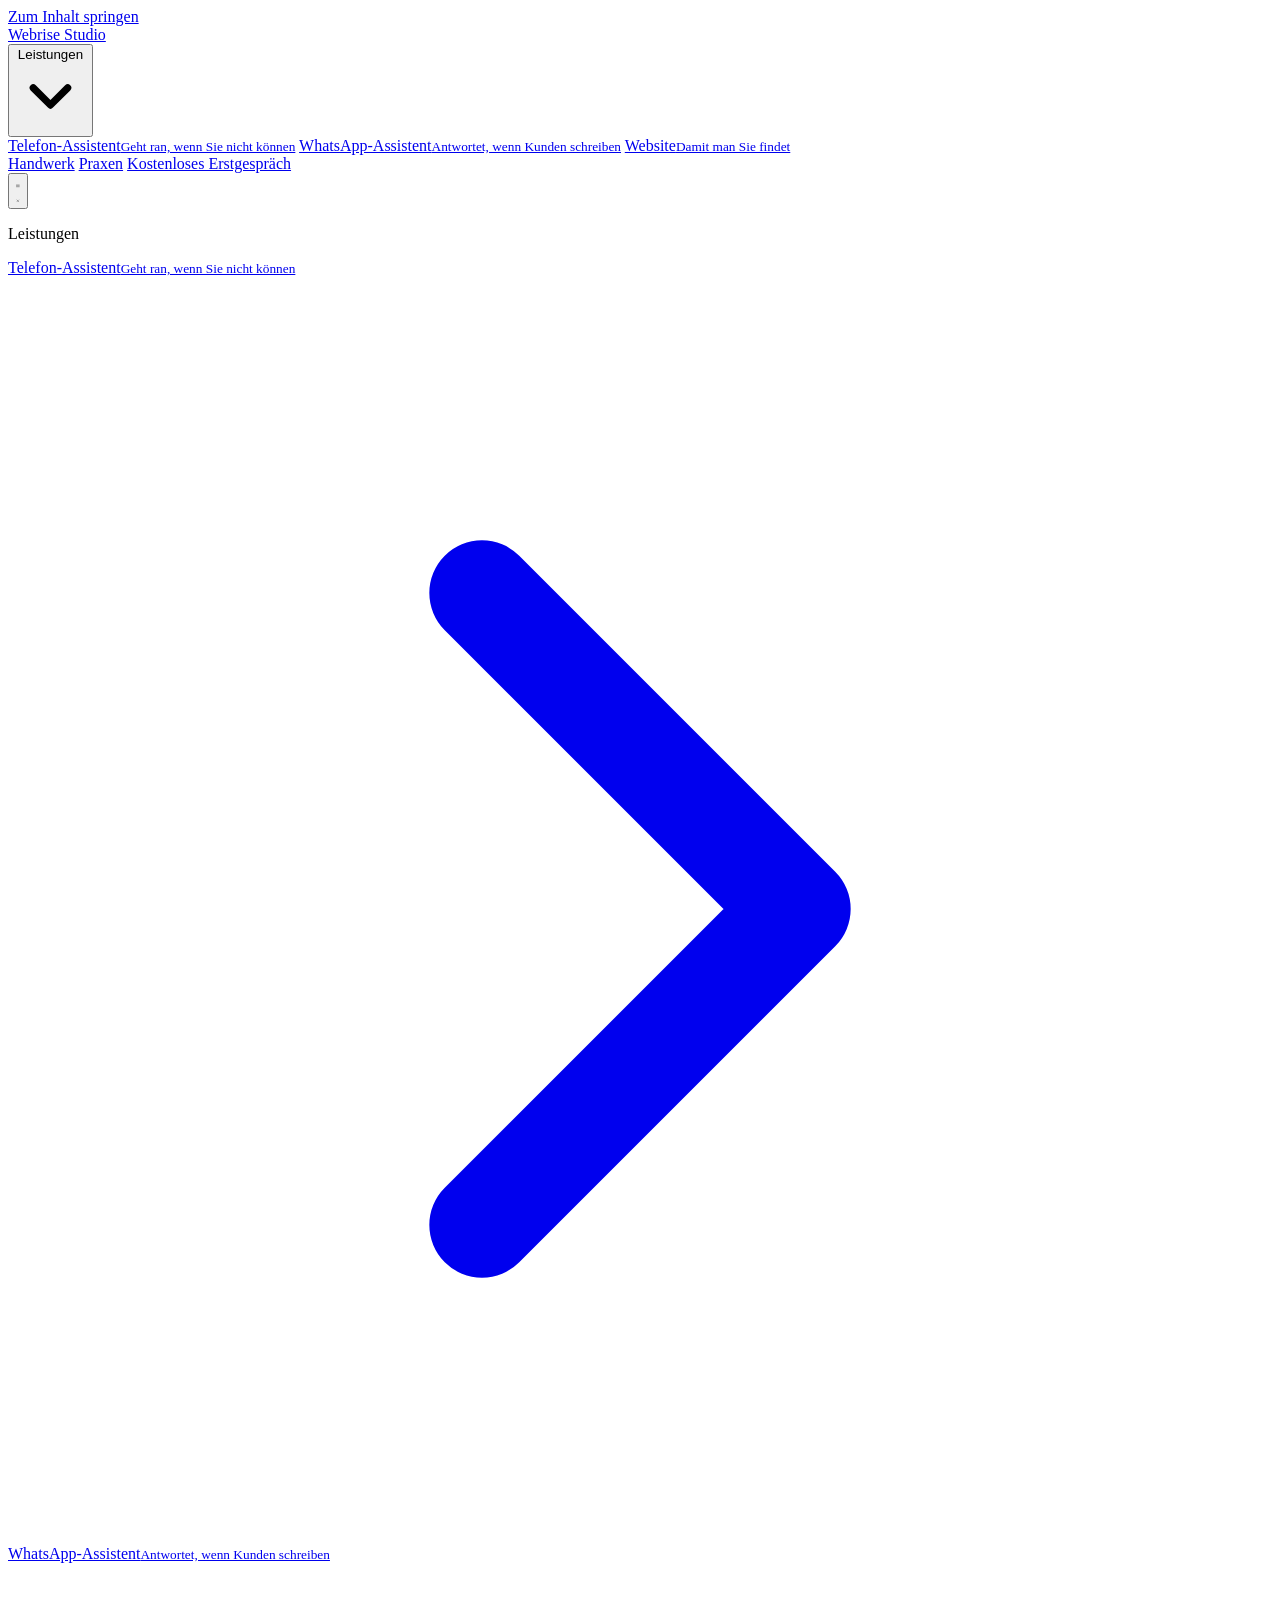
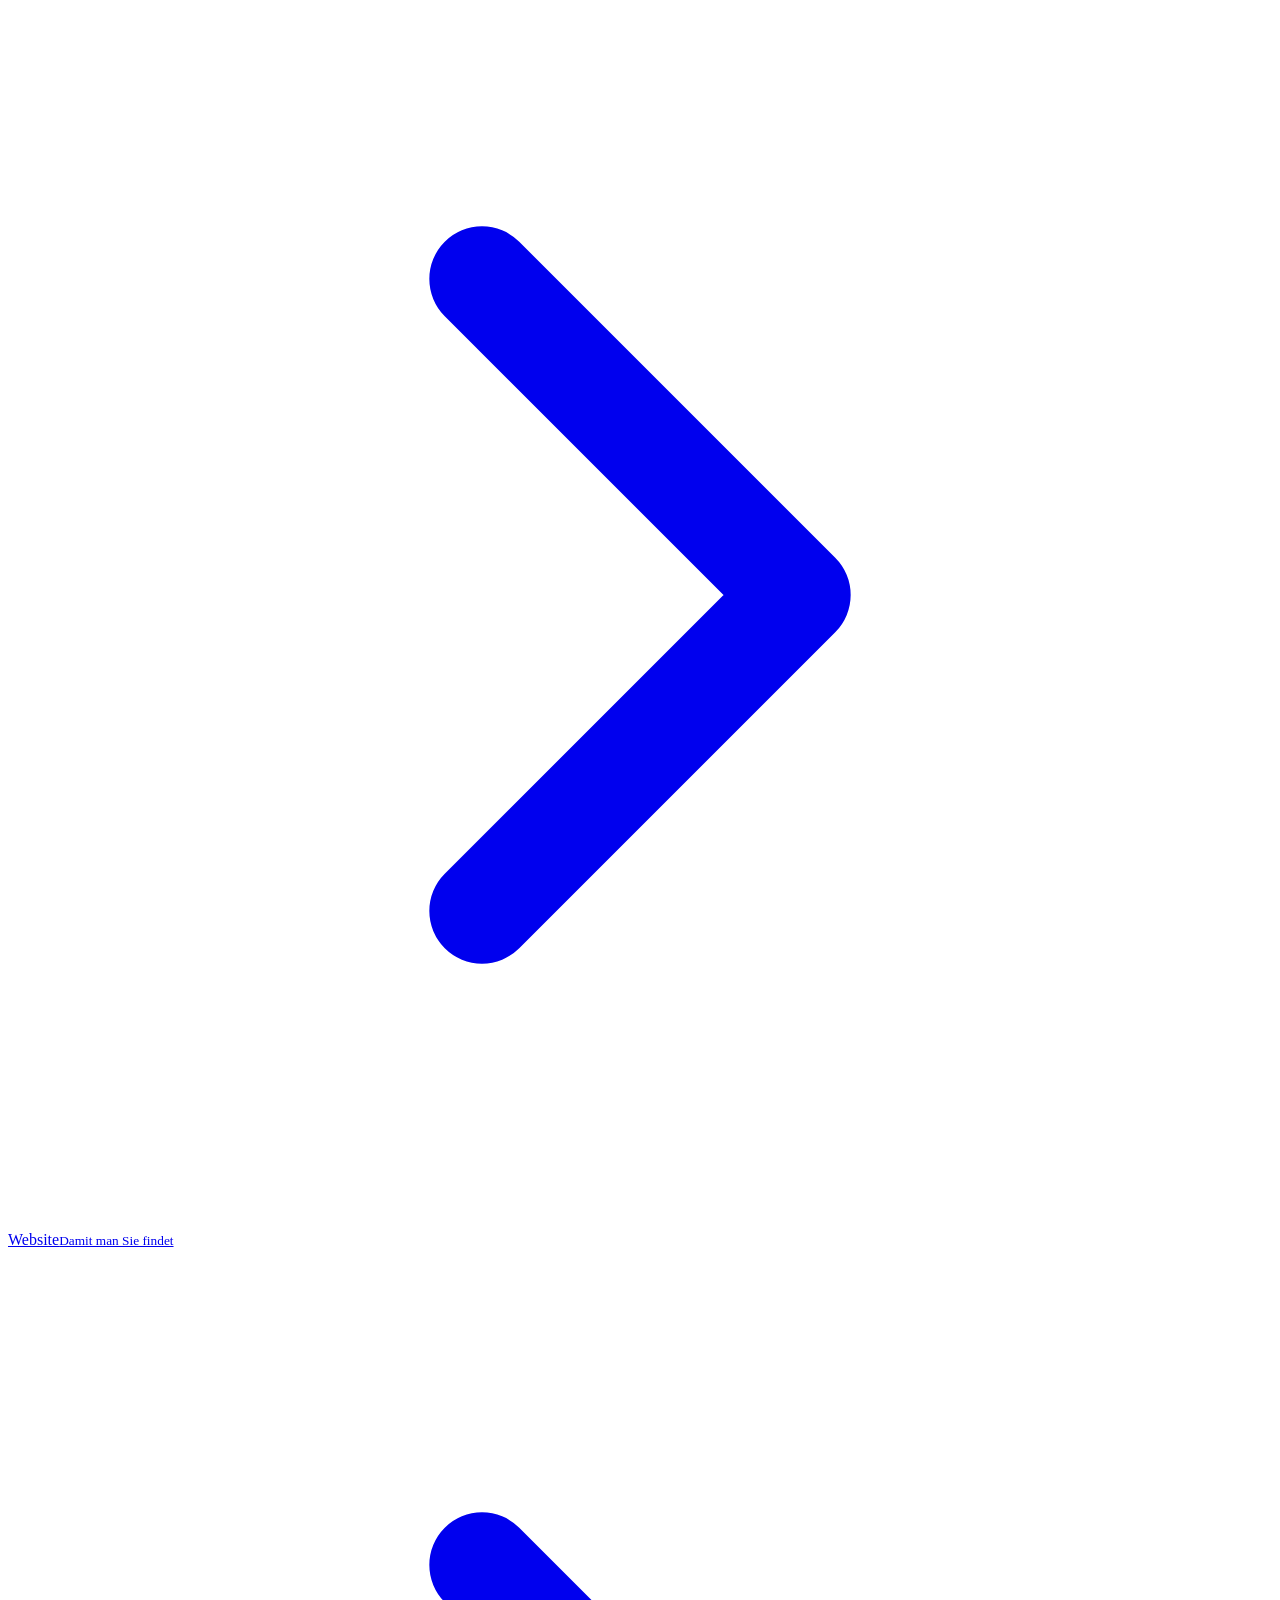
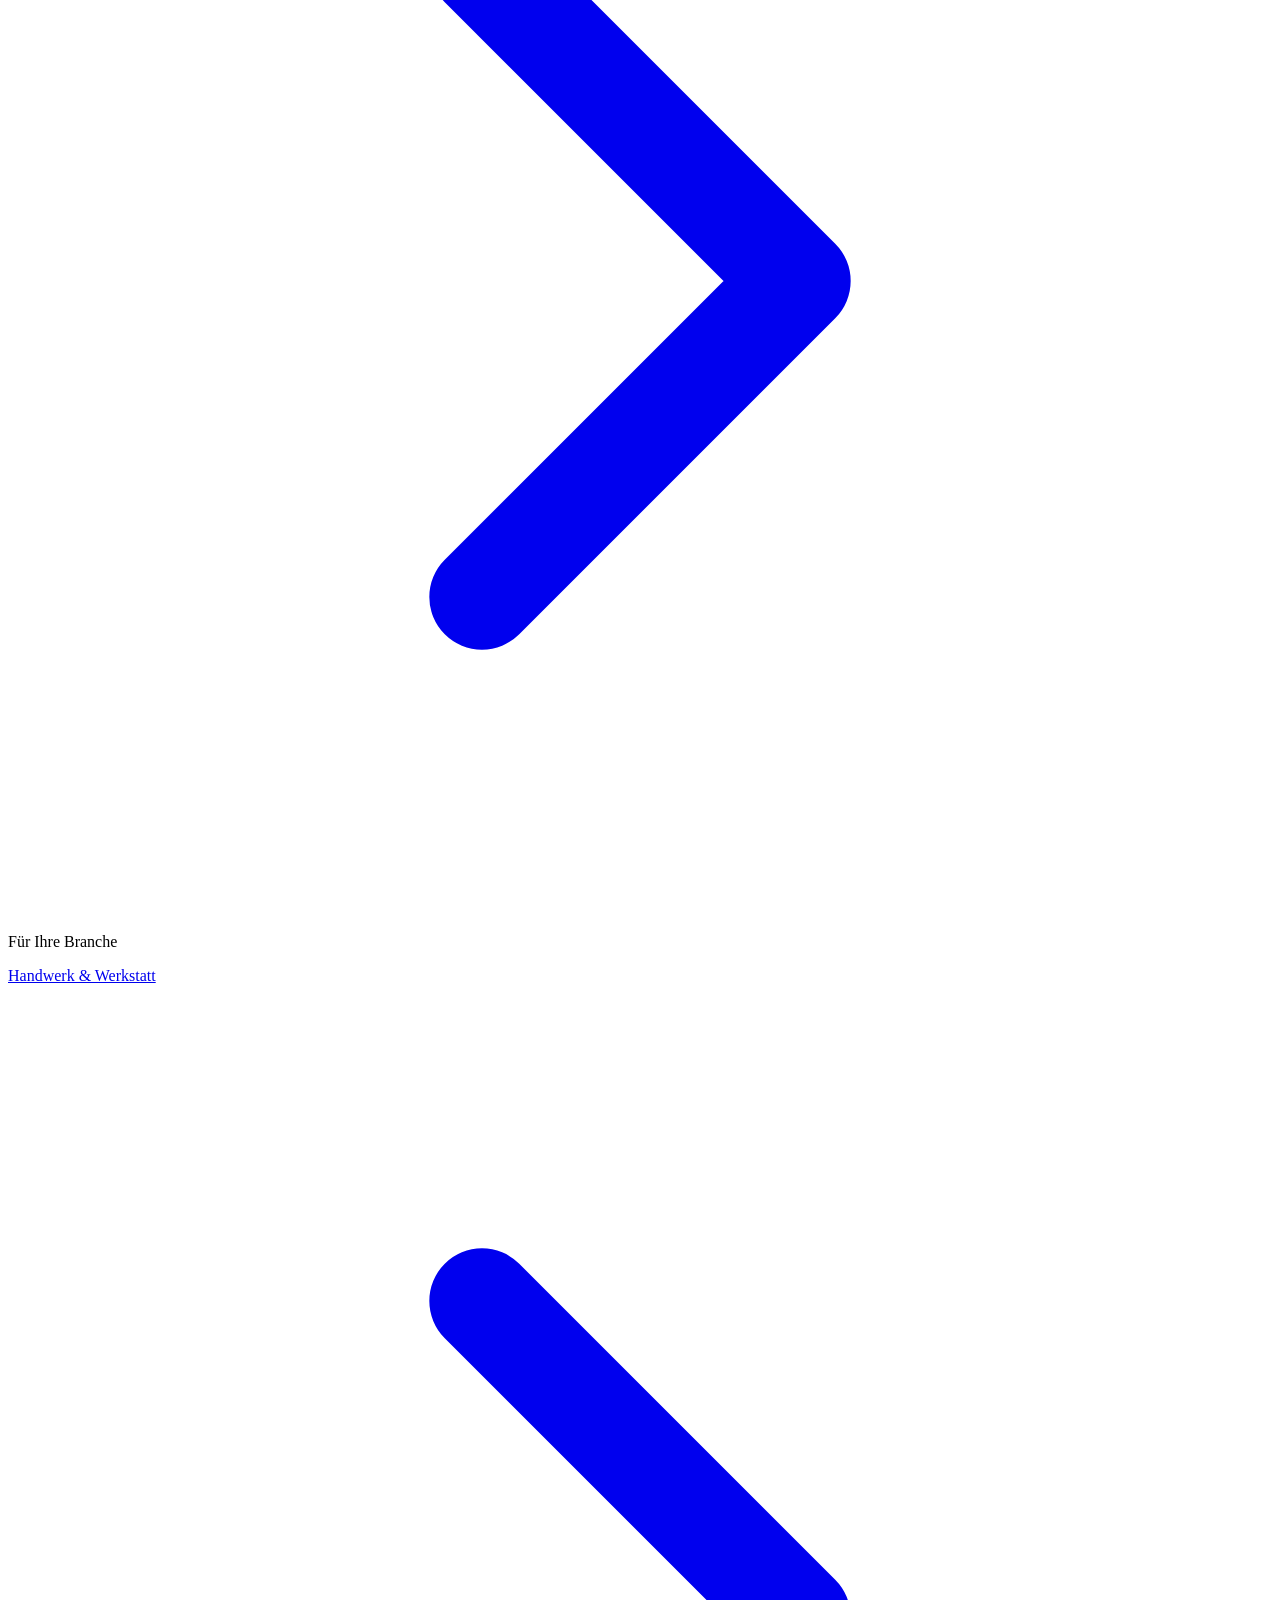
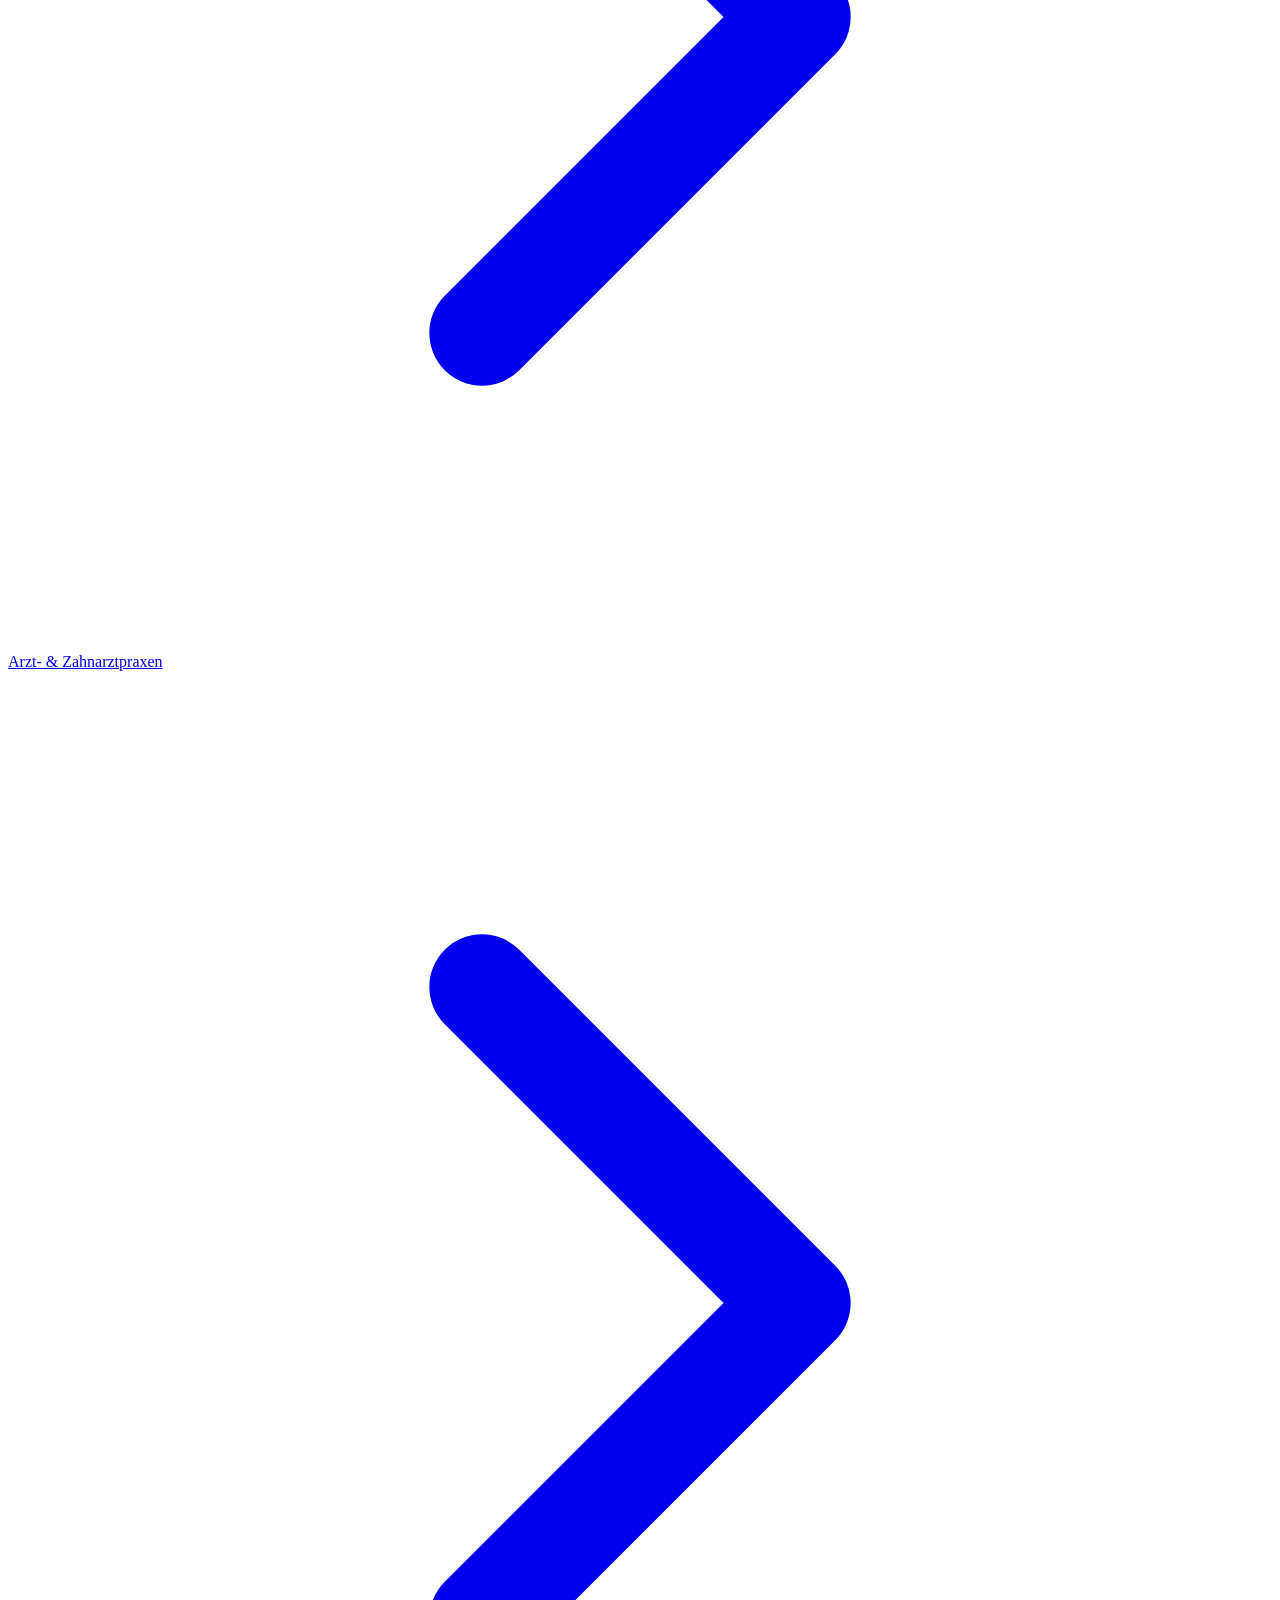
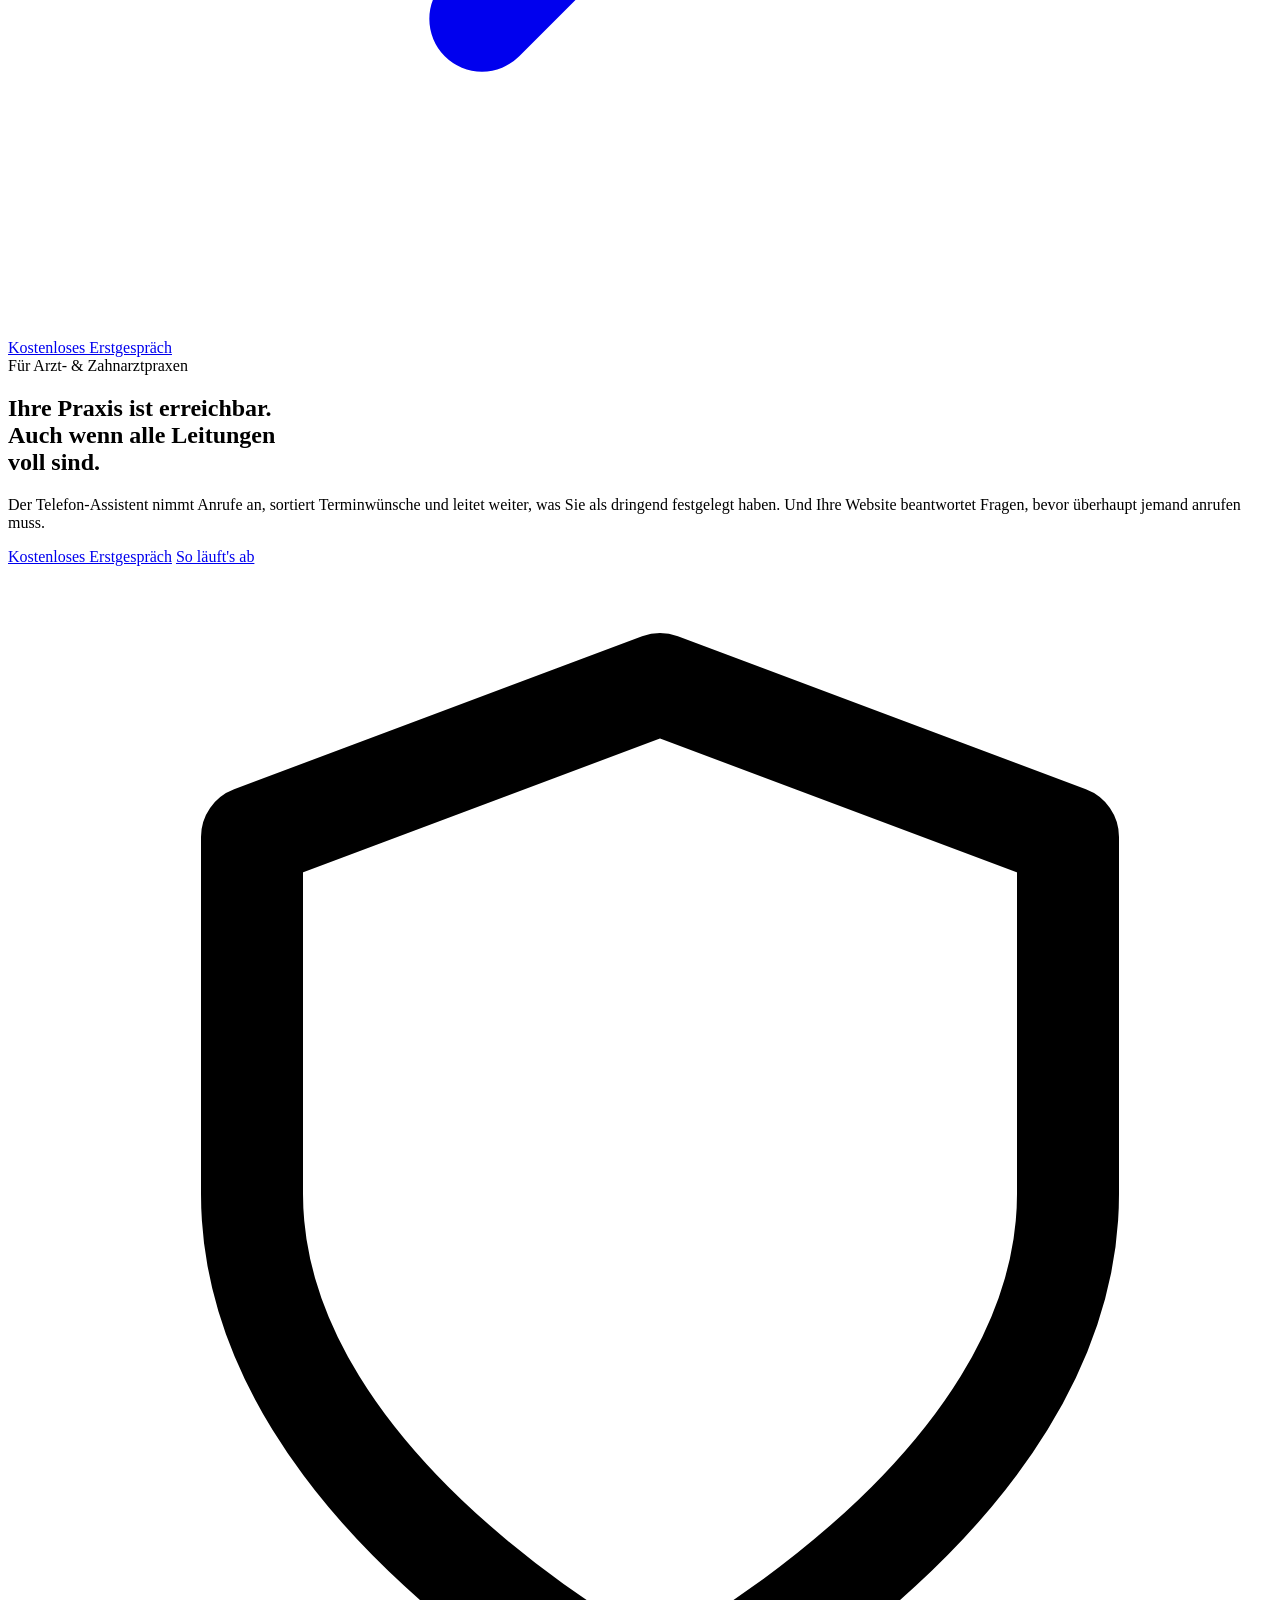
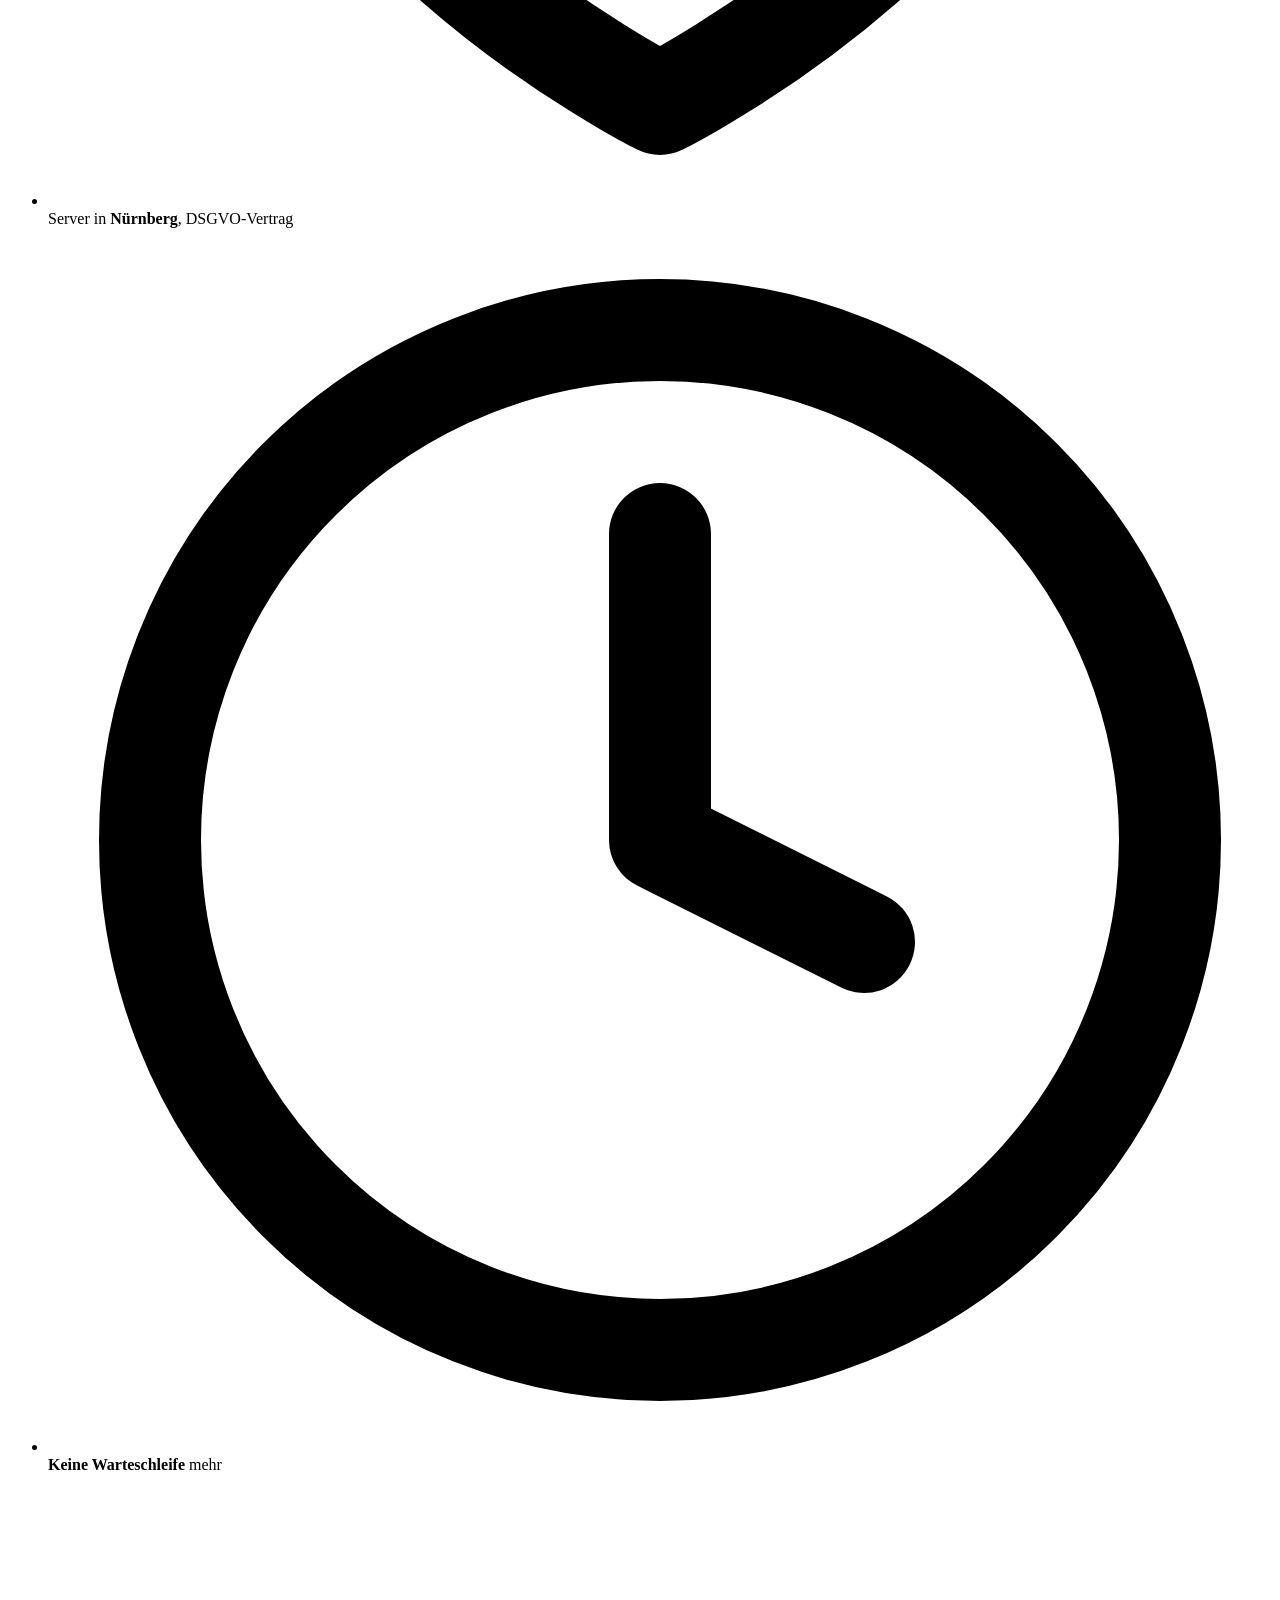
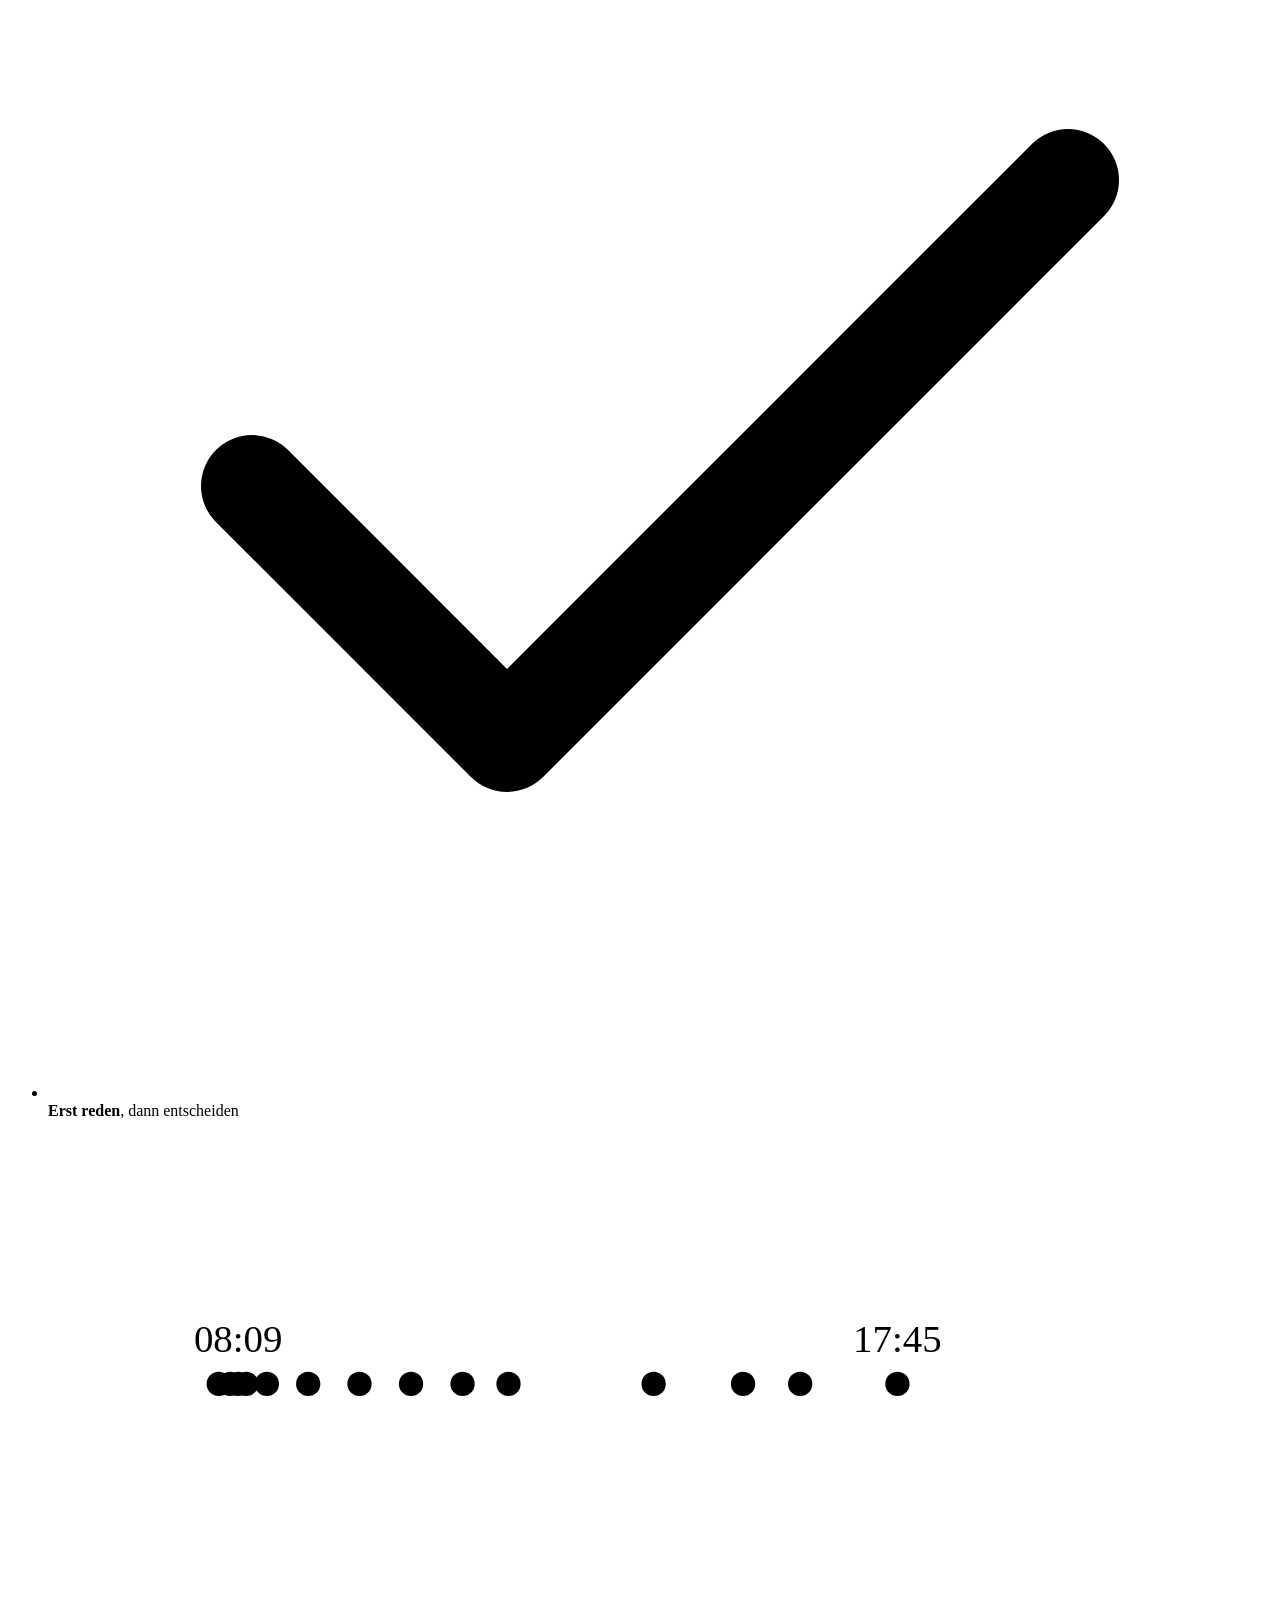
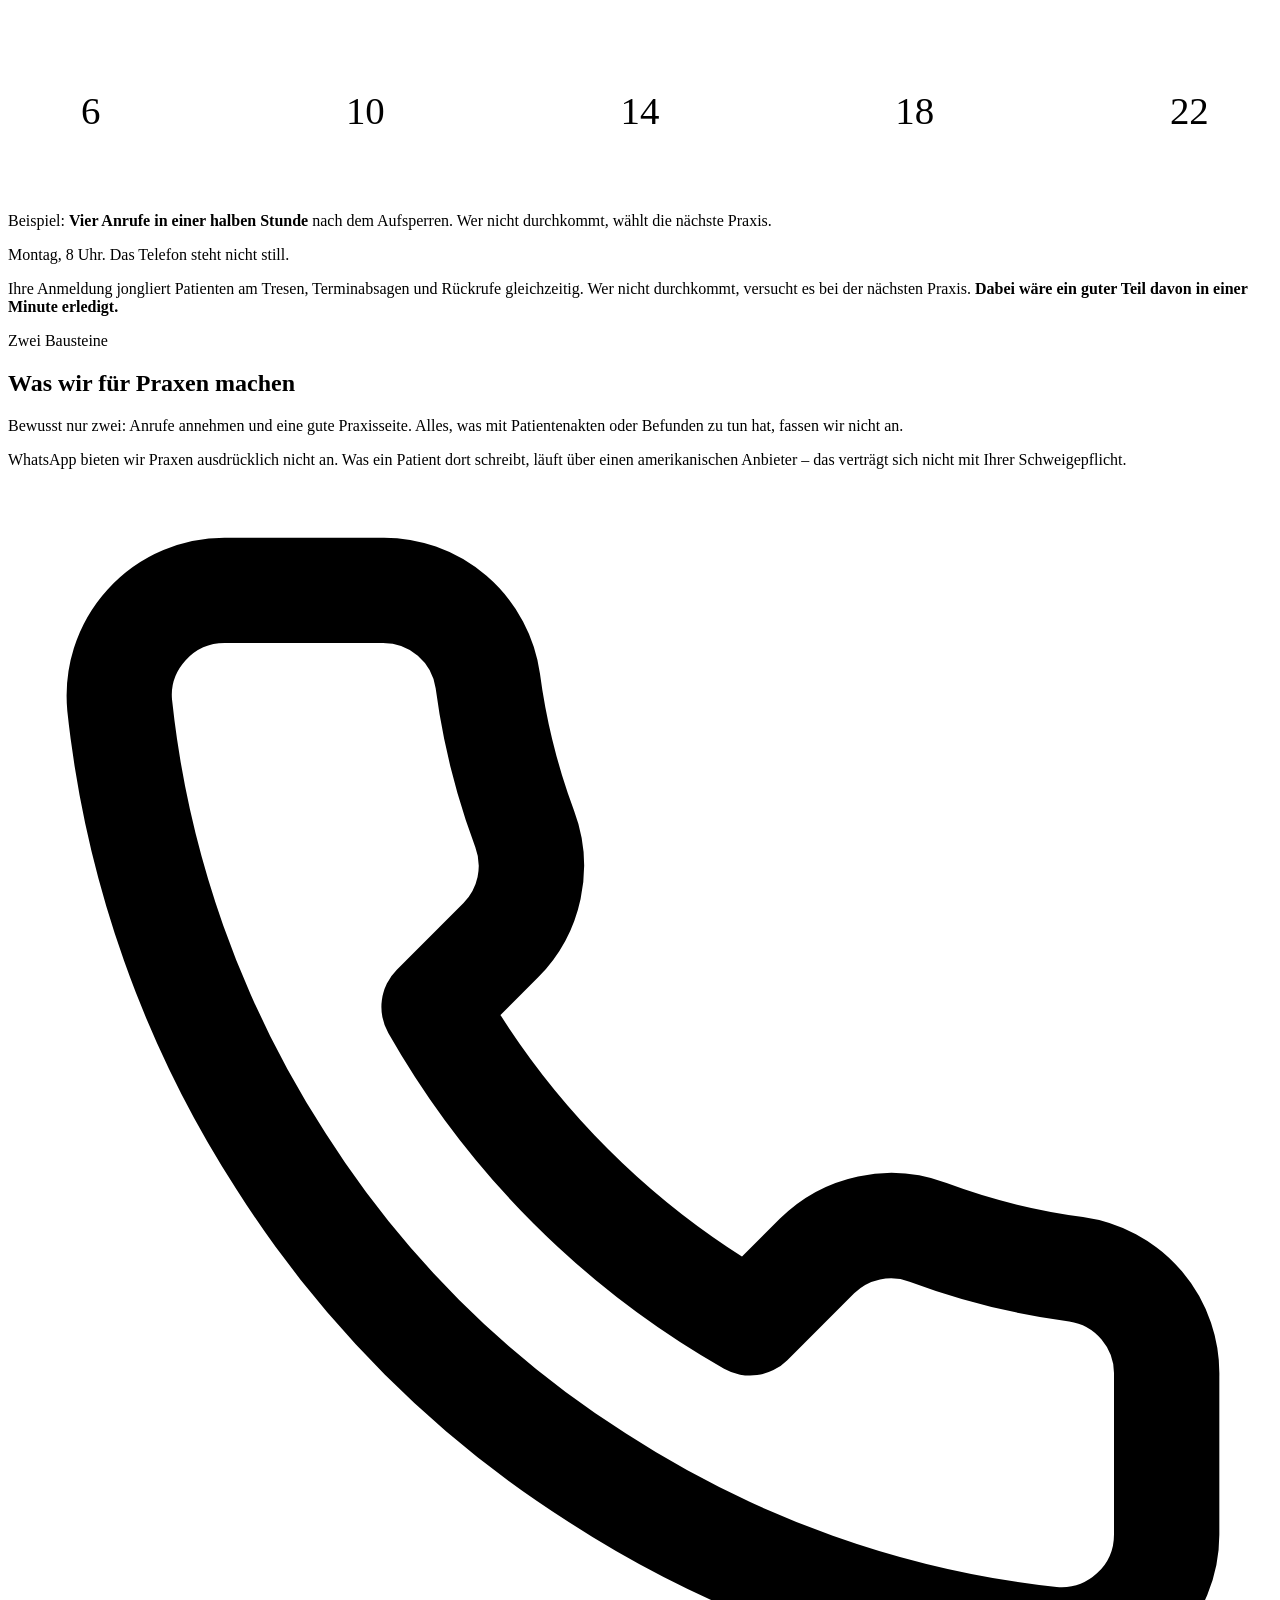
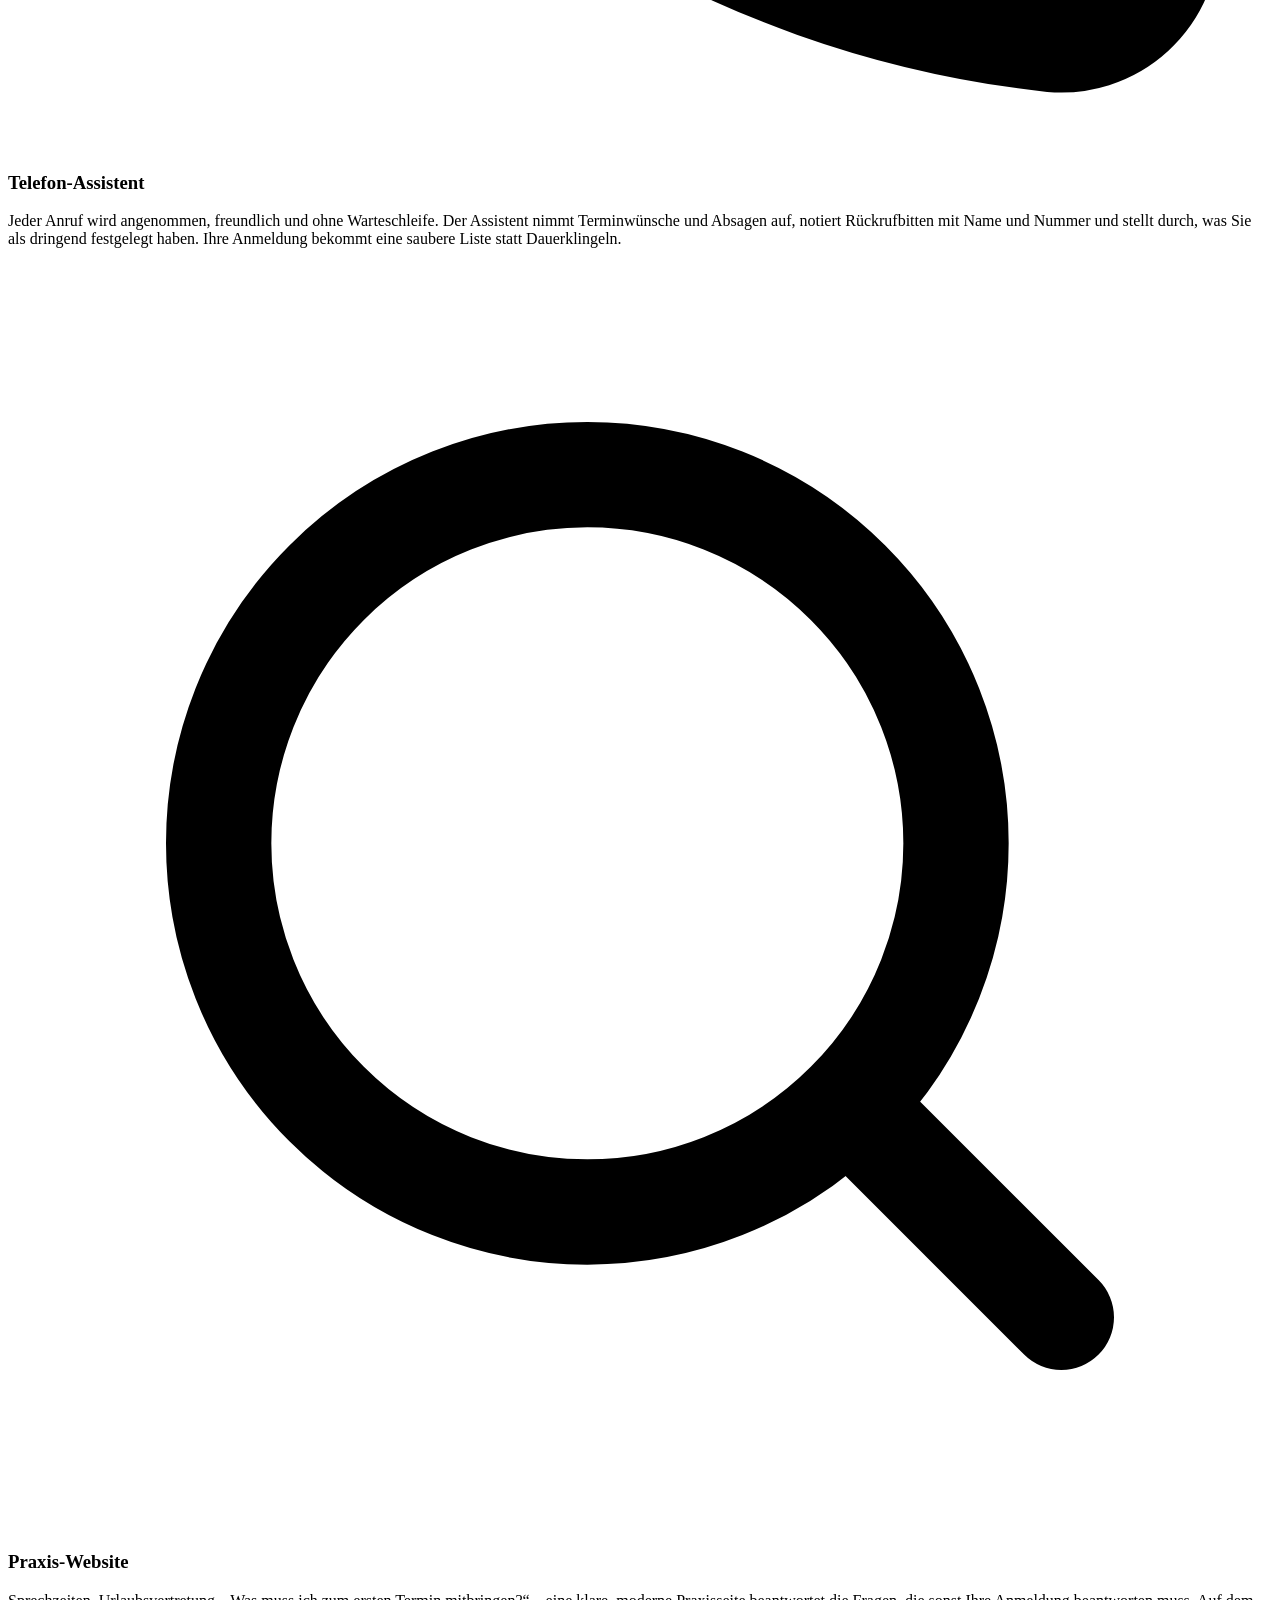
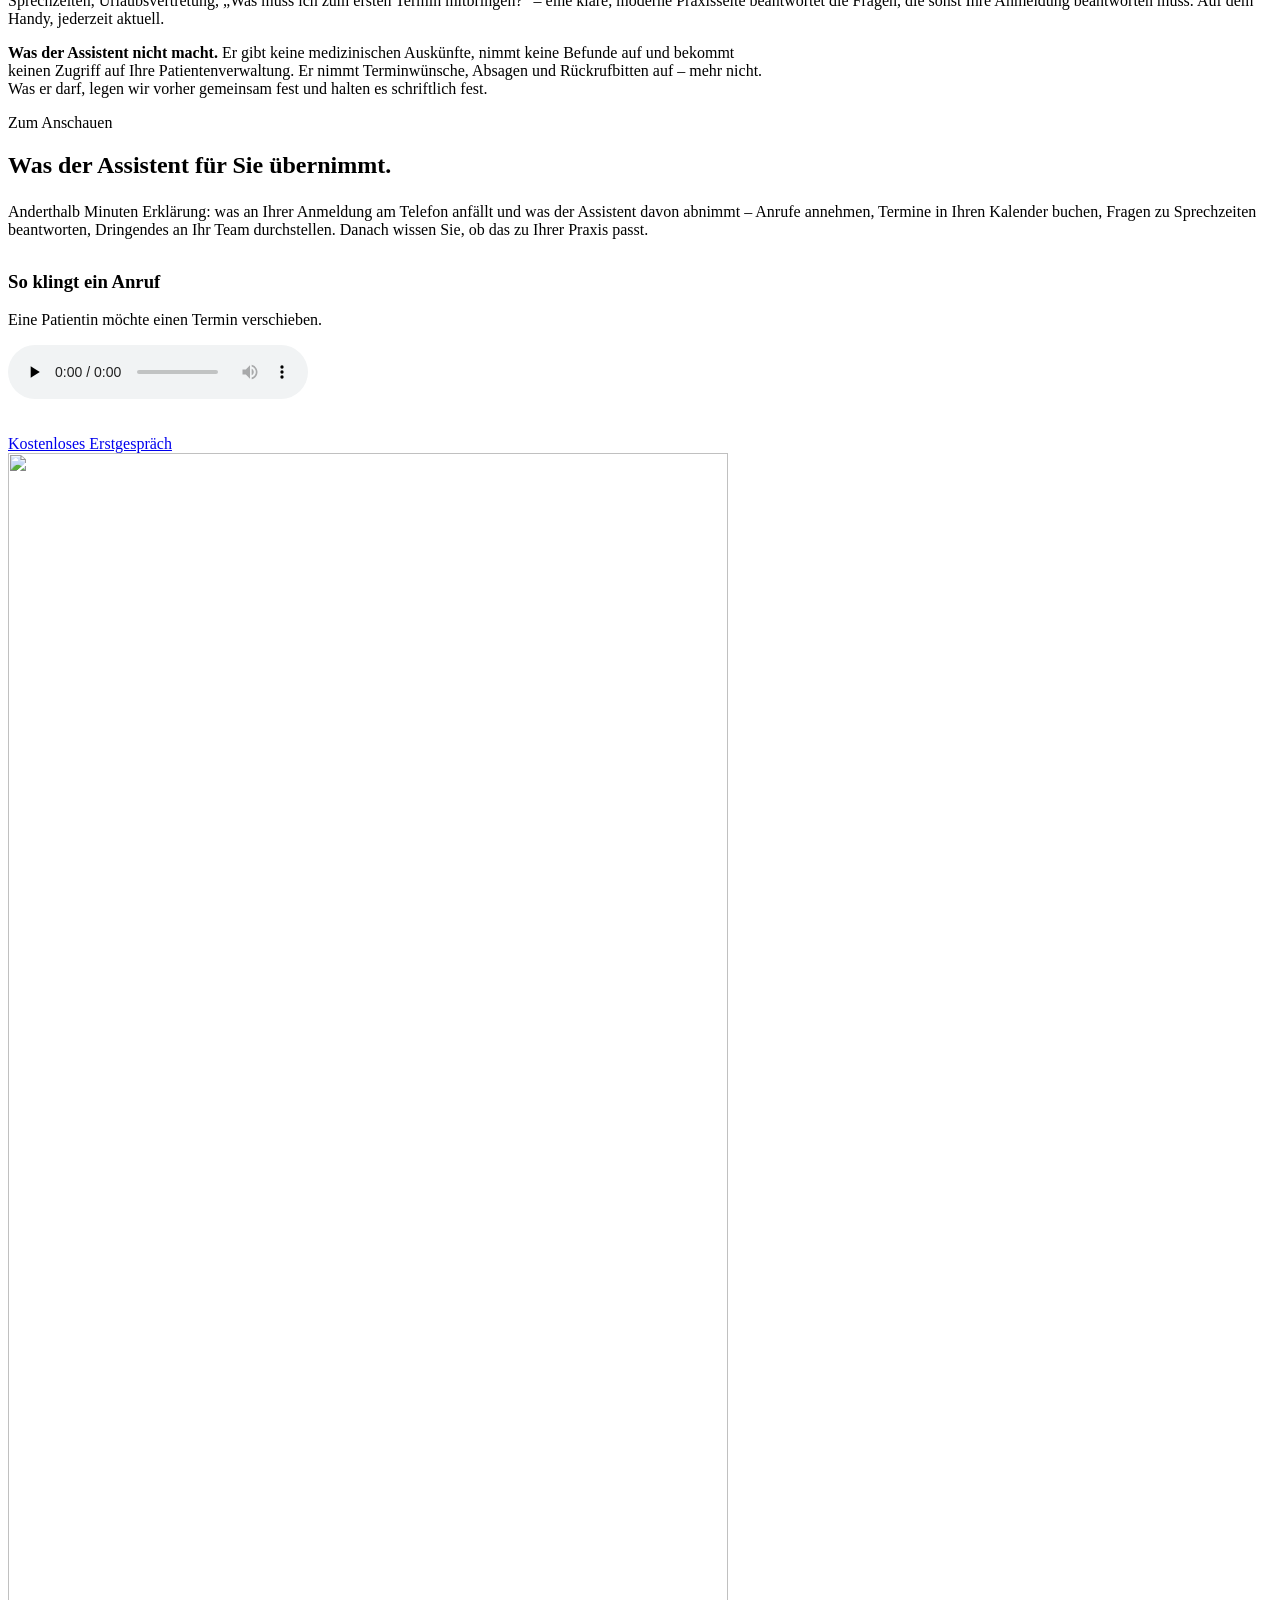
==== praxen/index.html @ 39bc04e1 "Praxen-Seite: Hörprobe unter dem Video ergänzt" ====
<!DOCTYPE html>
<html lang="de">
<head>
<meta charset="UTF-8">
<meta name="viewport" content="width=device-width, initial-scale=1">
<title>Telefonassistent für Praxen in Crailsheim | Webrise Studio</title>
<meta name="description" content="Der Telefon-Assistent nimmt Anrufe an, sortiert Terminwünsche und leitet Dringendes weiter. Für Praxen in Crailsheim und Schwäbisch Hall.">
<link rel="canonical" href="https://webrisestudio.de/praxen/">
<meta name="theme-color" content="#0052CC">
<meta property="og:title" content="Ihre Praxis ist erreichbar. Auch wenn alle Leitungen voll sind.">
<meta property="og:description" content="Anrufe angenommen, Terminwünsche sortiert, Dringendes weitergeleitet. Kostenloses Erstgespräch.">
<meta property="og:type" content="website">
<meta property="og:url" content="https://webrisestudio.de/praxen/">
<meta property="og:locale" content="de_DE">
<link rel="icon" href="/favicon.ico" sizes="any">
<link rel="icon" href="/favicon-32x32.png" type="image/png">
<link rel="apple-touch-icon" href="/apple-touch-icon.png">
<link rel="preload" href="/fonts/archivo-var.woff2" as="font" type="font/woff2" crossorigin>
<link rel="stylesheet" href="/css/site.css?v=12">
<script type="application/ld+json">
{
  "@context": "https://schema.org",
  "@type": "Service",
  "name": "Telefon-Assistent für Arzt- und Zahnarztpraxen",
  "provider": {
    "@type": "ProfessionalService",
    "name": "Webrise Studio",
    "url": "https://webrisestudio.de/"
  },
  "areaServed": [
    "Crailsheim",
    "Schwäbisch Hall",
    "Landkreis Schwäbisch Hall"
  ],
  "description": "Nimmt Praxisanrufe an, erfasst Terminwünsche, Absagen und Rückrufbitten und leitet als dringend festgelegte Fälle an das Praxisteam weiter. Server in Nürnberg, Auftragsverarbeitungsvertrag nach DSGVO. Keine Verarbeitung von Befunden oder Patientenakten."
}
</script>
<script type="application/ld+json">
{
  "@context": "https://schema.org",
  "@type": "FAQPage",
  "mainEntity": [
    {
      "@type": "Question",
      "name": "Ist das mit dem Datenschutz vereinbar?",
      "acceptedAnswer": {
        "@type": "Answer",
        "text": "Der Telefon-Assistent läuft über einen europäischen Anbieter, der seine Hauptserver in Nürnberg betreibt. Ein Auftragsverarbeitungsvertrag nach DSGVO gehört dazu, den bekommen Sie schriftlich – darin steht auch, welche Dienstleister beteiligt sind. Wichtig: Der Assistent übernimmt nur, was Sie vorher festlegen – Terminwünsche, Absagen, Rückrufbitten. Befunde, Diagnosen und alles andere, was unter die Schweigepflicht fällt, bleibt bei Ihrem Team. Was er darf und was nicht, halten wir vorher schriftlich fest."
      }
    },
    {
      "@type": "Question",
      "name": "Was passiert bei einem Notfall?",
      "acceptedAnswer": {
        "@type": "Answer",
        "text": "Was Sie als dringend festlegen, wird sofort an Ihr Team durchgestellt. Diese Weiterleitung richten wir von Anfang an ein. Der Assistent stellt keine medizinische Einschätzung an – er hält sich an die Regeln, die Sie ihm vorgeben."
      }
    },
    {
      "@type": "Question",
      "name": "Klingt das nach Roboter?",
      "acceptedAnswer": {
        "@type": "Answer",
        "text": "Hören Sie es sich an, statt uns zu glauben: Im Erstgespräch rufen wir den Assistenten gemeinsam an. Danach entscheiden Sie."
      }
    },
    {
      "@type": "Question",
      "name": "Ersetzt das meine Anmeldung?",
      "acceptedAnswer": {
        "@type": "Answer",
        "text": "Nein, es entlastet sie. Ihr Team behält alles Wichtige. Der Assistent fängt das Dauerklingeln ab, damit vorne wieder Zeit für die Patienten ist, die tatsächlich da sind."
      }
    },
    {
      "@type": "Question",
      "name": "Was kostet das?",
      "acceptedAnswer": {
        "@type": "Answer",
        "text": "Das Erstgespräch kostet nichts. Was der Helfer kostet, wissen Sie vorher – der Preis hängt davon ab, wie viel bei Ihnen telefoniert wird."
      }
    },
    {
      "@type": "Question",
      "name": "Wie lange dauert die Einrichtung?",
      "acceptedAnswer": {
        "@type": "Answer",
        "text": "Meist sind wir in ein bis zwei Wochen startklar. Davor steht ein Gespräch, in dem wir Sprechzeiten, häufige Anliegen und die Abgrenzung festlegen."
      }
    }
  ]
}
</script>
</head>
<body>

<a class="spring-link" href="#inhalt">Zum Inhalt springen</a>

<header class="seitenkopf">
  <div class="huelle">
    <a class="logo" href="/">Webrise <span>Studio</span></a>

    <nav class="hauptnav" aria-label="Hauptmenü">
      <div class="nav-klapp">
        <button type="button" aria-haspopup="true">
          Leistungen
          <svg viewBox="0 0 24 24" fill="none" stroke="currentColor" stroke-width="2.5" stroke-linecap="round" stroke-linejoin="round" aria-hidden="true"><path d="m6 9 6 6 6-6"/></svg>
        </button>
        <div class="klapp-feld">
          <a href="/telefon-assistent/">Telefon-Assistent<small>Geht ran, wenn Sie nicht können</small></a>
          <a href="/whatsapp/">WhatsApp-Assistent<small>Antwortet, wenn Kunden schreiben</small></a>
          <a href="/websites/">Website<small>Damit man Sie findet</small></a>
        </div>
      </div>
      <a href="/handwerker/">Handwerk</a>
      <a href="/praxen/" aria-current="page">Praxen</a>
      <a class="knopf knopf--klein" href="/kontakt/">Kostenloses Erstgespräch</a>
    </nav>

    <button class="menue-knopf" type="button" aria-expanded="false" aria-controls="handy-menue" aria-label="Menü öffnen">
      <svg class="balken" viewBox="0 0 24 24" fill="none" stroke="currentColor" stroke-width="2" stroke-linecap="round" aria-hidden="true"><path d="M3 6h18M3 12h18M3 18h18"/></svg>
      <svg class="kreuz" viewBox="0 0 24 24" fill="none" stroke="currentColor" stroke-width="2" stroke-linecap="round" aria-hidden="true"><path d="M18 6 6 18M6 6l12 12"/></svg>
    </button>
  </div>
</header>

<div class="handy-menue" id="handy-menue" data-offen="false">
  <div class="huelle">
    <div class="gruppe">
      <p class="gruppen-titel">Leistungen</p>
      <a href="/telefon-assistent/"><span>Telefon-Assistent<small>Geht ran, wenn Sie nicht können</small></span><svg viewBox="0 0 24 24" fill="none" stroke="currentColor" stroke-width="2" stroke-linecap="round" stroke-linejoin="round" aria-hidden="true"><path d="m9 18 6-6-6-6"/></svg></a>
      <a href="/whatsapp/"><span>WhatsApp-Assistent<small>Antwortet, wenn Kunden schreiben</small></span><svg viewBox="0 0 24 24" fill="none" stroke="currentColor" stroke-width="2" stroke-linecap="round" stroke-linejoin="round" aria-hidden="true"><path d="m9 18 6-6-6-6"/></svg></a>
      <a href="/websites/"><span>Website<small>Damit man Sie findet</small></span><svg viewBox="0 0 24 24" fill="none" stroke="currentColor" stroke-width="2" stroke-linecap="round" stroke-linejoin="round" aria-hidden="true"><path d="m9 18 6-6-6-6"/></svg></a>
    </div>
    <div class="gruppe">
      <p class="gruppen-titel">Für Ihre Branche</p>
      <a href="/handwerker/"><span>Handwerk &amp; Werkstatt</span><svg viewBox="0 0 24 24" fill="none" stroke="currentColor" stroke-width="2" stroke-linecap="round" stroke-linejoin="round" aria-hidden="true"><path d="m9 18 6-6-6-6"/></svg></a>
      <a href="/praxen/"><span>Arzt- &amp; Zahnarztpraxen</span><svg viewBox="0 0 24 24" fill="none" stroke="currentColor" stroke-width="2" stroke-linecap="round" stroke-linejoin="round" aria-hidden="true"><path d="m9 18 6-6-6-6"/></svg></a>
    </div>
    <a class="knopf" href="/kontakt/">Kostenloses Erstgespräch</a>
  </div>
</div>

<main id="inhalt">

  <section class="held">
    <div class="huelle">
      <div class="held-raster">
        <div>
          <span class="vorzeile">Für Arzt- &amp; Zahnarztpraxen</span>
          <h1>Ihre Praxis ist erreichbar.<br>Auch wenn alle Leitungen<br><span class="blau-wort">voll sind.</span></h1>
          <p class="fuehrung">Der Telefon-Assistent nimmt Anrufe an, sortiert Terminwünsche und leitet weiter, was Sie als dringend festgelegt haben. Und Ihre Website beantwortet Fragen, bevor überhaupt jemand anrufen muss.</p>
          <div class="knopf-reihe">
            <a class="knopf" href="/kontakt/">Kostenloses Erstgespräch</a>
            <a class="knopf knopf--linie" href="#ablauf">So läuft's ab</a>
          </div>
          <ul class="belege">
            <li><svg viewBox="0 0 24 24" fill="none" stroke="currentColor" stroke-width="2" stroke-linecap="round" stroke-linejoin="round" aria-hidden="true"><path d="M12 22s8-4 8-10V5l-8-3-8 3v7c0 6 8 10 8 10z"/></svg><span>Server in <strong>Nürnberg</strong>, DSGVO-Vertrag</span></li>
            <li><svg viewBox="0 0 24 24" fill="none" stroke="currentColor" stroke-width="2" stroke-linecap="round" stroke-linejoin="round" aria-hidden="true"><circle cx="12" cy="12" r="10"/><path d="M12 6v6l4 2"/></svg><span><strong>Keine Warteschleife</strong> mehr</span></li>
            <li><svg viewBox="0 0 24 24" fill="none" stroke="currentColor" stroke-width="2" stroke-linecap="round" stroke-linejoin="round" aria-hidden="true"><path d="M20 6 9 17l-5-5"/></svg><span><strong>Erst reden</strong>, dann entscheiden</span></li>
          </ul>
        </div>
        <div class="held-schild">
          <div class="schild schild--blank">
            <svg class="linienbild kurve" viewBox="0 0 520 270" role="img"
                 aria-label="Ein Dienstag: wann die vierzehn Anrufe kamen">


              <path class="achse" d="M34.0 214 H486.0"/>
              <path class="teil" d="M34.0 214 v6"/>
              <path class="teil" d="M62.2 214 v6"/>
              <path class="teil" d="M90.5 214 v6"/>
              <path class="teil" d="M118.8 214 v6"/>
              <path class="teil" d="M147.0 214 v6"/>
              <path class="teil" d="M175.2 214 v6"/>
              <path class="teil" d="M203.5 214 v6"/>
              <path class="teil" d="M231.8 214 v6"/>
              <path class="teil" d="M260.0 214 v6"/>
              <path class="teil" d="M288.2 214 v6"/>
              <path class="teil" d="M316.5 214 v6"/>
              <path class="teil" d="M344.8 214 v6"/>
              <path class="teil" d="M373.0 214 v6"/>
              <path class="teil" d="M401.2 214 v6"/>
              <path class="teil" d="M429.5 214 v6"/>
              <path class="teil" d="M457.8 214 v6"/>
              <path class="teil" d="M486.0 214 v6"/>
              <text x="34.0" y="242" text-anchor="middle">6</text>
              <text x="147.0" y="242" text-anchor="middle">10</text>
              <text x="260.0" y="242" text-anchor="middle">14</text>
              <text x="373.0" y="242" text-anchor="middle">18</text>
              <text x="486.0" y="242" text-anchor="middle">22</text>

              <path class="stiel stiel--wichtig" d="M86.7 214 V102"/>
              <circle class="kopf kopf--wichtig" cx="86.7" cy="102" r="5"/>
              <path class="stiel stiel--wichtig" d="M91.4 214 V102"/>
              <circle class="kopf kopf--wichtig" cx="91.4" cy="102" r="5"/>
              <path class="stiel stiel--wichtig" d="M94.7 214 V102"/>
              <circle class="kopf kopf--wichtig" cx="94.7" cy="102" r="5"/>
              <text class="wichtig" x="94.7" y="89" text-anchor="middle">08:09</text>
              <path class="stiel stiel--wichtig" d="M98.0 214 V102"/>
              <circle class="kopf kopf--wichtig" cx="98.0" cy="102" r="5"/>
              <path class="stiel stiel--wichtig" d="M106.5 214 V102"/>
              <circle class="kopf kopf--wichtig" cx="106.5" cy="102" r="5"/>
              <path class="stiel stiel--wichtig" d="M123.5 214 V102"/>
              <circle class="kopf kopf--wichtig" cx="123.5" cy="102" r="5"/>
              <path class="stiel stiel--wichtig" d="M144.6 214 V102"/>
              <circle class="kopf kopf--wichtig" cx="144.6" cy="102" r="5"/>
              <path class="stiel stiel--wichtig" d="M165.8 214 V102"/>
              <circle class="kopf kopf--wichtig" cx="165.8" cy="102" r="5"/>
              <path class="stiel stiel--wichtig" d="M187.0 214 V102"/>
              <circle class="kopf kopf--wichtig" cx="187.0" cy="102" r="5"/>
              <path class="stiel stiel--wichtig" d="M205.9 214 V102"/>
              <circle class="kopf kopf--wichtig" cx="205.9" cy="102" r="5"/>
              <path class="stiel stiel--wichtig" d="M265.6 214 V102"/>
              <circle class="kopf kopf--wichtig" cx="265.6" cy="102" r="5"/>
              <path class="stiel stiel--wichtig" d="M302.4 214 V102"/>
              <circle class="kopf kopf--wichtig" cx="302.4" cy="102" r="5"/>
              <path class="stiel stiel--wichtig" d="M325.9 214 V102"/>
              <circle class="kopf kopf--wichtig" cx="325.9" cy="102" r="5"/>
              <path class="stiel stiel--wichtig" d="M365.9 214 V102"/>
              <circle class="kopf kopf--wichtig" cx="365.9" cy="102" r="5"/>
              <text class="wichtig" x="365.9" y="89" text-anchor="middle">17:45</text>
            </svg>
            <p class="linien-fuss">Beispiel: <strong>Vier Anrufe in einer halben Stunde</strong> nach dem Aufsperren. Wer nicht durchkommt, wählt die nächste Praxis.</p>
          </div>
        </div>
      </div>
    </div>
  </section>
  <section class="band band--eng band--warm" aria-label="Das Problem">
    <div class="huelle">
      <div class="problem-raster">
        <p class="problem">Montag, 8 Uhr. Das Telefon steht nicht still.</p>
        <p class="problem-nach">Ihre Anmeldung jongliert Patienten am Tresen, Terminabsagen und Rückrufe gleichzeitig. Wer nicht durchkommt, versucht es bei der nächsten Praxis. <strong>Dabei wäre ein guter Teil davon in einer Minute erledigt.</strong></p>
      </div>
    </div>
  </section>
  <section class="band band--weiss" id="leistung">
    <div class="huelle">
      <div class="kopfzeile-block">
        <span class="vorzeile">Zwei Bausteine</span>
        <h2>Was wir für Praxen machen</h2>
        <p class="fuehrung">Bewusst nur zwei: Anrufe annehmen und eine gute Praxisseite. Alles, was mit Patientenakten oder Befunden zu tun hat, fassen wir nicht an.</p>
        <p class="fuehrung" style="margin-top:16px">WhatsApp bieten wir Praxen ausdr&uuml;cklich nicht an. Was ein Patient dort schreibt, l&auml;uft &uuml;ber einen amerikanischen Anbieter &ndash; das vertr&auml;gt sich nicht mit Ihrer Schweigepflicht.</p>
      </div>

      <div class="punkte">
        <div class="punkt-block">
          <span class="marke"><svg viewBox="0 0 24 24" fill="none" stroke="currentColor" stroke-width="2" stroke-linecap="round" stroke-linejoin="round" aria-hidden="true"><path d="M22 16.92v3a2 2 0 0 1-2.18 2 19.79 19.79 0 0 1-8.63-3.07 19.5 19.5 0 0 1-6-6 19.79 19.79 0 0 1-3.07-8.67A2 2 0 0 1 4.11 2h3a2 2 0 0 1 2 1.72c.127.96.361 1.903.7 2.81a2 2 0 0 1-.45 2.11L8.09 9.91a16 16 0 0 0 6 6l1.27-1.27a2 2 0 0 1 2.11-.45c.907.339 1.85.573 2.81.7A2 2 0 0 1 22 16.92z"/></svg></span>
          <h3>Telefon-Assistent</h3>
          <p>Jeder Anruf wird angenommen, freundlich und ohne Warteschleife. Der Assistent nimmt Terminwünsche und Absagen auf, notiert Rückrufbitten mit Name und Nummer und stellt durch, was Sie als dringend festgelegt haben. Ihre Anmeldung bekommt eine saubere Liste statt Dauerklingeln.</p>
        </div>
        <div class="punkt-block">
          <span class="marke"><svg viewBox="0 0 24 24" fill="none" stroke="currentColor" stroke-width="2" stroke-linecap="round" stroke-linejoin="round" aria-hidden="true"><circle cx="11" cy="11" r="7"/><path d="m20 20-3.5-3.5"/></svg></span>
          <h3>Praxis-Website</h3>
          <p>Sprechzeiten, Urlaubsvertretung, „Was muss ich zum ersten Termin mitbringen?“ – eine klare, moderne Praxisseite beantwortet die Fragen, die sonst Ihre Anmeldung beantworten muss. Auf dem Handy, jederzeit aktuell.</p>
        </div>
      </div>
    </div>
  </section>
  <section class="band" aria-label="Abgrenzung">
    <div class="huelle">
      <div class="hinweis-block" style="max-width:760px">
        <p><strong>Was der Assistent nicht macht.</strong> Er gibt keine medizinischen Auskünfte, nimmt keine Befunde auf und bekommt keinen Zugriff auf Ihre Patientenverwaltung. Er nimmt Terminwünsche, Absagen und Rückrufbitten auf – mehr nicht. Was er darf, legen wir vorher gemeinsam fest und halten es schriftlich fest.</p>
      </div>
    </div>
  </section>
  <section class="band band--weiss" id="beispiele">
    <div class="huelle">
      <div class="video-neben">
        <div>
          <span class="vorzeile">Zum Anschauen</span>
          <h2>Was der Assistent für Sie übernimmt.</h2>
          <p class="fuehrung" style="margin-top:24px">Anderthalb Minuten Erklärung: was an Ihrer Anmeldung am Telefon anfällt und was der Assistent davon abnimmt – Anrufe annehmen, Termine in Ihren Kalender buchen, Fragen zu Sprechzeiten beantworten, Dringendes an Ihr Team durchstellen. Danach wissen Sie, ob das zu Ihrer Praxis passt.</p>

          <div class="hoerprobe" style="margin-top:32px">
            <h3>So klingt ein Anruf</h3>
            <p>Eine Patientin möchte einen Termin verschieben.</p>
            <audio controls preload="none" src="/audio/praxis-demo.mp3"></audio>
          </div>

          <div class="knopf-reihe" style="margin-top:32px">
            <a class="knopf" href="/kontakt/">Kostenloses Erstgespräch</a>
          </div>
        </div>

        <div class="video-halter">
          <div class="video-rahmen">
            <img src="/videos/poster-praxis.jpg" alt="" width="720" height="1280" loading="lazy">
            <button class="abspielen" type="button" data-video="/videos/praxis.mp4" data-poster="/videos/poster-praxis.jpg" aria-label="Video abspielen: Was der Assistent für Sie übernimmt">
              <span><svg viewBox="0 0 24 24" fill="currentColor" aria-hidden="true"><path d="M8 5v14l11-7z"/></svg></span>
            </button>
          </div>
        </div>
      </div>
    </div>
  </section>
  <section class="band" id="ablauf">
    <div class="huelle">
      <div class="kopfzeile-block">
        <span class="vorzeile">So läuft's ab</span>
        <h2>In drei Schritten zum eigenen Helfer</h2>
        <p class="fuehrung">Kein Technik-Aufwand für Ihr Team. Und den Preis kennen Sie, bevor Sie sich entscheiden.</p>
      </div>

      <ol class="ablauf">
        <li>
          <h3>Sie melden sich</h3>
          <p>Anruf, kurze Nachricht oder Termin – was Ihnen lieber ist.</p>
        </li>
        <li>
          <h3>Wir klären, was sich lohnt</h3>
          <p>Was kostet Sie am meisten Zeit, was soll der Helfer übernehmen – und was kostet er. Alles vor jeder Entscheidung.</p>
        </li>
        <li>
          <h3>Sie hören ihn selbst</h3>
          <p>Im Gespräch rufen wir den Assistenten gemeinsam an – dann entscheiden Sie.</p>
        </li>
      </ol>
    </div>
  </section>
  <section class="band band--weiss" id="ahad">
    <div class="huelle">
      <div class="draht-raster">
        <div>
          <span class="vorzeile">Ihr direkter Draht</span>
          <h2>Sie haben zwei Ansprechpartner. Beide kennen Ihren Betrieb.</h2>
          <p class="fuehrung" style="margin-top:24px">Wenn Sie hier anrufen, geht einer von uns beiden ran. Für die Einrichtung kommen wir auf Wunsch zu Ihnen in den Betrieb.</p>
          <p class="fuehrung">Und weil in einer Praxis besondere Regeln gelten: Was der Assistent übernimmt und was bei Ihrem Team bleibt, legen wir vorher gemeinsam fest. Schriftlich.</p>
        </div>

        <div class="koepfe">
          <div class="kopf-karte">
            <img src="/img/portrait-ahad.jpg?v=2" width="600" height="600" loading="lazy" alt="Ahad Habib, Gründer von Webrise Studio aus Crailsheim">
            <p class="name">Ahad Habib</p>
            <p class="rolle">Gründer</p>
            <p class="satz">Ich richte Ihren Assistenten ein und betreue ihn danach. Und wenn Sie etwas wissen wollen, auch abseits vom Assistenten: rufen Sie einfach an oder schreiben Sie eine E-Mail.</p>
            <p class="durchwahl"><a href="tel:+491782353158">0178 2353158</a><a href="mailto:info@webrisestudio.de">info@webrisestudio.de</a></p>
          </div>
          <div class="kopf-karte">
            <img src="/img/portrait-florian.jpg?v=2" width="600" height="600" loading="lazy" alt="Florian Ludwig, Partner bei Webrise Studio">
            <p class="name">Florian Ludwig</p>
            <p class="rolle">Partner</p>
            <p class="satz">Ich baue die Websites und melde mich bei Betrieben in der Region. Meistens bin ich der Erste, mit dem Sie sprechen.</p>
            <p class="durchwahl"><a href="tel:+4917670331310">0176 70331310</a></p>
          </div>
        </div>
      </div>
    </div>
  </section>
  <section class="band" id="fragen">
    <div class="huelle">
      <div class="kopfzeile-block">
        <span class="vorzeile">Häufige Fragen</span>
        <h2>Das wollen die meisten zuerst wissen</h2>
      </div>

      <div class="fragen">
        <details class="frage">
          <summary>Ist das mit dem Datenschutz vereinbar?<span class="kreuz-zeichen" aria-hidden="true"></span></summary>
          <div class="antwort"><p>Der Telefon-Assistent läuft über einen europäischen Anbieter, der seine Hauptserver in Nürnberg betreibt. Ein Auftragsverarbeitungsvertrag nach DSGVO gehört dazu, den bekommen Sie schriftlich – darin steht auch, welche Dienstleister beteiligt sind.</p><p>Wichtig: Der Assistent übernimmt nur, was Sie vorher festlegen – Terminwünsche, Absagen, Rückrufbitten. Befunde, Diagnosen und alles andere, was unter die Schweigepflicht fällt, bleibt bei Ihrem Team. Was er darf und was nicht, halten wir vorher schriftlich fest.</p></div>
        </details>

        <details class="frage">
          <summary>Was passiert bei einem Notfall?<span class="kreuz-zeichen" aria-hidden="true"></span></summary>
          <div class="antwort"><p>Was Sie als dringend festlegen, wird sofort an Ihr Team durchgestellt. Diese Weiterleitung richten wir von Anfang an ein.</p><p>Der Assistent stellt keine medizinische Einschätzung an – er hält sich an die Regeln, die Sie ihm vorgeben.</p></div>
        </details>

        <details class="frage">
          <summary>Klingt das nach Roboter?<span class="kreuz-zeichen" aria-hidden="true"></span></summary>
          <div class="antwort"><p>Hören Sie es sich an, statt uns zu glauben: Im Erstgespräch rufen wir den Assistenten gemeinsam an. Danach entscheiden Sie.</p></div>
        </details>

        <details class="frage">
          <summary>Ersetzt das meine Anmeldung?<span class="kreuz-zeichen" aria-hidden="true"></span></summary>
          <div class="antwort"><p>Nein, es entlastet sie. Ihr Team behält alles Wichtige. Der Assistent fängt das Dauerklingeln ab, damit vorne wieder Zeit für die Patienten ist, die tatsächlich da sind.</p></div>
        </details>

        <details class="frage">
          <summary>Was kostet das?<span class="kreuz-zeichen" aria-hidden="true"></span></summary>
          <div class="antwort"><p>Das Erstgespräch kostet nichts. Was der Helfer kostet, wissen Sie vorher – der Preis hängt davon ab, wie viel bei Ihnen telefoniert wird.</p></div>
        </details>

        <details class="frage">
          <summary>Wie lange dauert die Einrichtung?<span class="kreuz-zeichen" aria-hidden="true"></span></summary>
          <div class="antwort"><p>Meist sind wir in ein bis zwei Wochen startklar. Davor steht ein Gespräch, in dem wir Sprechzeiten, häufige Anliegen und die Abgrenzung festlegen.</p></div>
        </details>
      </div>
    </div>
  </section>
  <section class="band band--nacht" id="kontakt">
    <div class="huelle">
      <div class="kopfzeile-block">
        <span class="vorzeile vorzeile--hell">Der nächste Schritt</span>
        <h2>Wieder Zeit für die Patienten, die vor Ihnen stehen.</h2>
        <p class="fuehrung" style="color:#B9CBEC">Rufen Sie an. Fünfzehn Minuten reichen für einen ersten Eindruck.</p>
      </div>

      <div class="kontakt-raster">
        <div class="anruf-block">
          <p class="anruf-label">Am schnellsten geht es so:</p>
          <a class="anruf-nummer zeit" href="tel:+491782353158">0178 2353158</a>
          <a class="knopf knopf--hell" href="tel:+491782353158"><svg viewBox="0 0 24 24" fill="none" stroke="currentColor" stroke-width="2" stroke-linecap="round" stroke-linejoin="round" aria-hidden="true"><path d="M22 16.92v3a2 2 0 0 1-2.18 2 19.79 19.79 0 0 1-8.63-3.07 19.5 19.5 0 0 1-6-6 19.79 19.79 0 0 1-3.07-8.67A2 2 0 0 1 4.11 2h3a2 2 0 0 1 2 1.72c.127.96.361 1.903.7 2.81a2 2 0 0 1-.45 2.11L8.09 9.91a16 16 0 0 0 6 6l1.27-1.27a2 2 0 0 1 2.11-.45c.907.339 1.85.573 2.81.7A2 2 0 0 1 22 16.92z"/></svg>Jetzt anrufen</a>
          <p class="anruf-hinweis">Sie erreichen uns persönlich. Sind wir gerade beim Kunden, rufen wir in der Regel noch am selben Tag zurück, spätestens am nächsten Werktag.</p>
          <a class="direkt-zeile" href="mailto:info@webrisestudio.de">
            <span class="zeichen"><svg viewBox="0 0 24 24" fill="none" stroke="currentColor" stroke-width="2" stroke-linecap="round" stroke-linejoin="round" aria-hidden="true"><rect x="2" y="4" width="20" height="16" rx="2"/><path d="m22 7-10 6L2 7"/></svg></span>
            <span><span class="titel" style="font-size:1rem">info@webrisestudio.de</span><small>Antwort in der Regel am selben Tag</small></span>
          </a>
        </div>

        <div class="direkt">
          <div class="cal-zustimmung" id="cal-platzhalter">
            <h3>Lieber gleich einen Termin?</h3>
            <p class="klein">15 Minuten am Telefon, unverbindlich. Mit Klick auf „Kalender anzeigen“ wird der Kalender von unserem Dienstleister cal.com geladen – dabei wird Ihre IP-Adresse an cal.com übertragen. Mehr dazu in der <a href="/datenschutz/">Datenschutzerklärung</a>.</p>
            <button type="button" class="knopf knopf--hell-linie knopf--klein" onclick="ladeCalKalender()">Kalender anzeigen</button>
          </div>
          <div id="cal-inline"></div>
        </div>
      </div>
    </div>
  </section>

</main>

<footer class="seitenfuss">
  <div class="huelle">
    <div class="fuss-raster">
      <div>
        <span class="logo">Webrise <span>Studio</span></span>
        <p class="fuss-satz">Digitale Helfer für Betriebe in Crailsheim, Schwäbisch Hall und der Region.</p>
      </div>
      <div>
        <p class="fuss-titel">Leistungen</p>
        <ul>
          <li><a href="/telefon-assistent/">Telefon-Assistent</a></li>
          <li><a href="/whatsapp/">WhatsApp-Assistent</a></li>
          <li><a href="/websites/">Website</a></li>
        </ul>
      </div>
      <div>
        <p class="fuss-titel">Branchen &amp; Kontakt</p>
        <ul>
          <li><a href="/handwerker/">Für Handwerk &amp; Werkstatt</a></li>
          <li><a href="/praxen/">Für Praxen</a></li>
          <li><a href="/kontakt/">Kontakt</a></li>
          <li><a href="tel:+491782353158">0178 2353158</a></li>
        </ul>
      </div>
    </div>
    <div class="fuss-unten">
      <span>&copy; 2026 Webrise Studio &middot; Ahad Habib</span>
      <span><a href="/impressum/">Impressum</a> &middot; <a href="/datenschutz/">Datenschutz</a></span>
    </div>
  </div>
</footer>

<div class="daumen-leiste">
  <a class="knopf knopf--linie" href="tel:+491782353158"><svg viewBox="0 0 24 24" fill="none" stroke="currentColor" stroke-width="2" stroke-linecap="round" stroke-linejoin="round" aria-hidden="true"><path d="M22 16.92v3a2 2 0 0 1-2.18 2 19.79 19.79 0 0 1-8.63-3.07 19.5 19.5 0 0 1-6-6 19.79 19.79 0 0 1-3.07-8.67A2 2 0 0 1 4.11 2h3a2 2 0 0 1 2 1.72c.127.96.361 1.903.7 2.81a2 2 0 0 1-.45 2.11L8.09 9.91a16 16 0 0 0 6 6l1.27-1.27a2 2 0 0 1 2.11-.45c.907.339 1.85.573 2.81.7A2 2 0 0 1 22 16.92z"/></svg>Anrufen</a>
  <a class="knopf" href="/kontakt/">Erstgespräch</a>
</div>

<script src="/js/site.js" defer></script>
<script src="/js/cal-embed.js" defer></script>
</body>
</html>
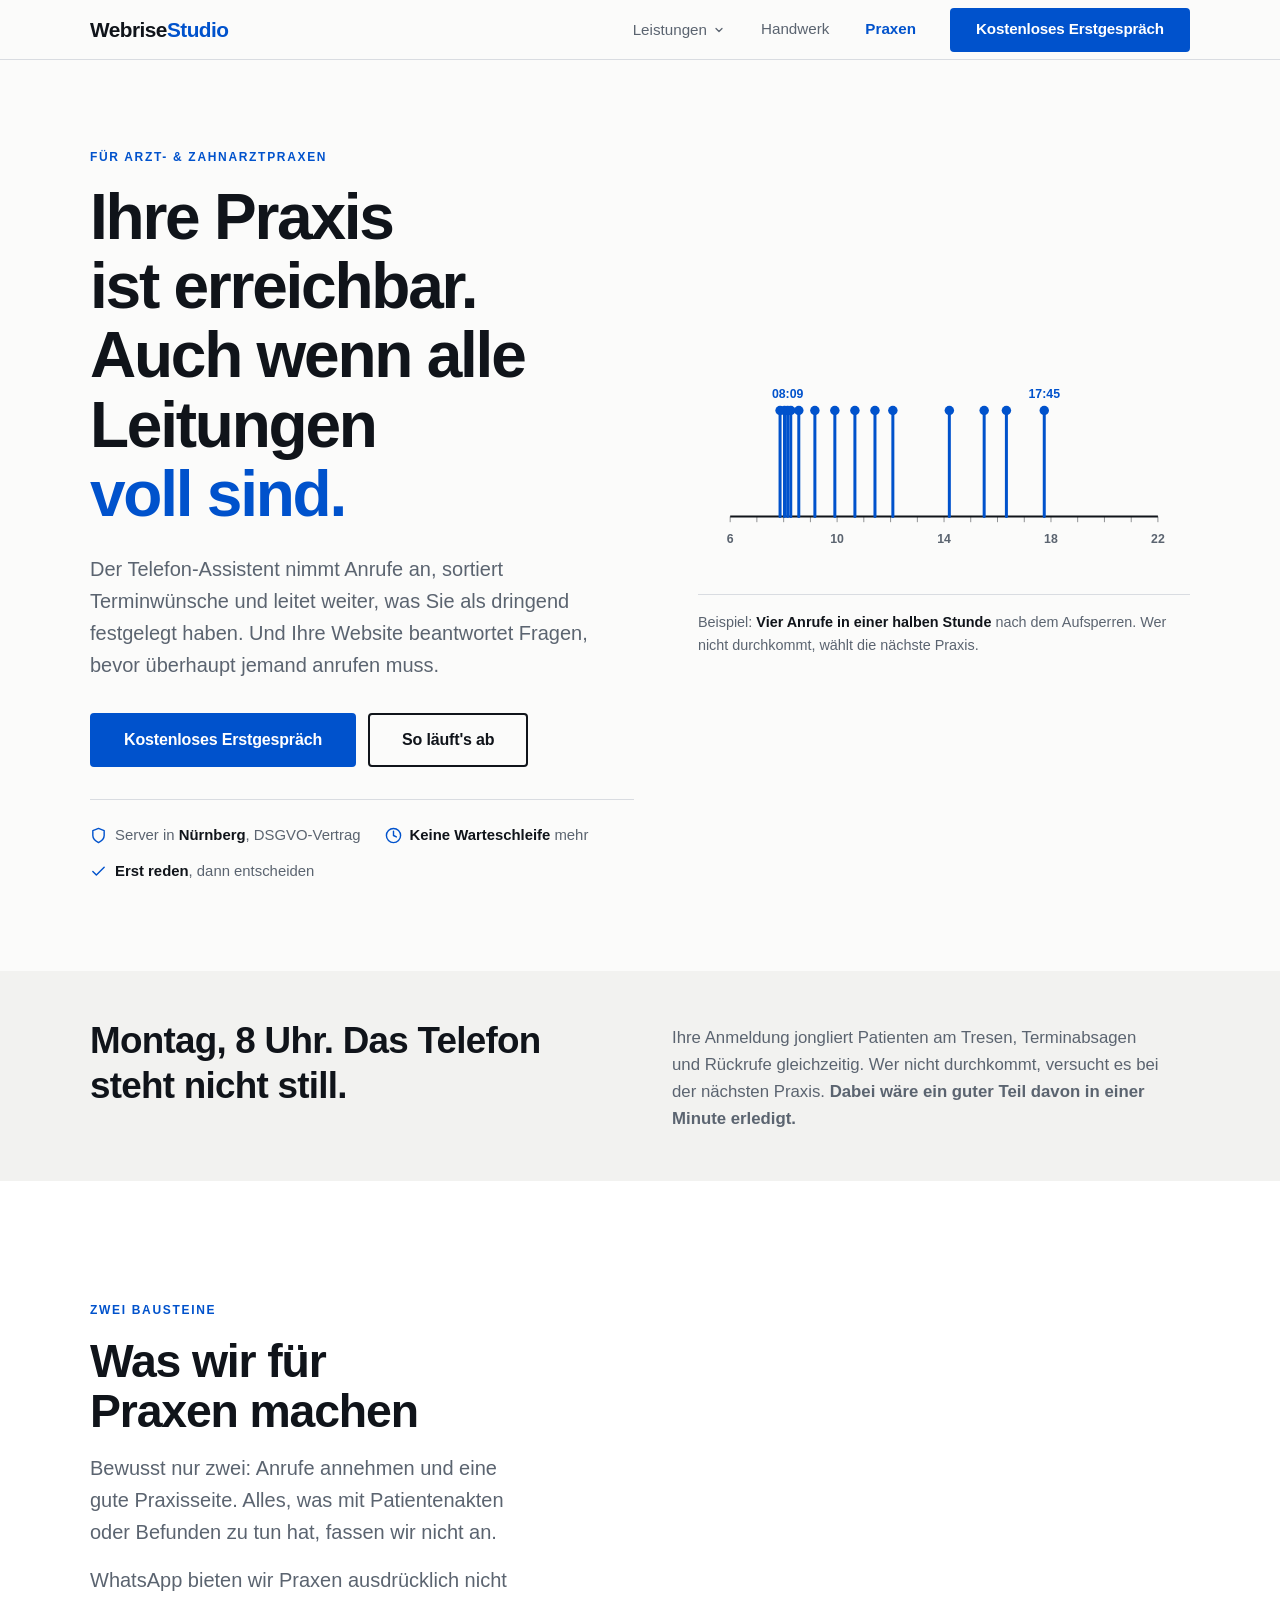
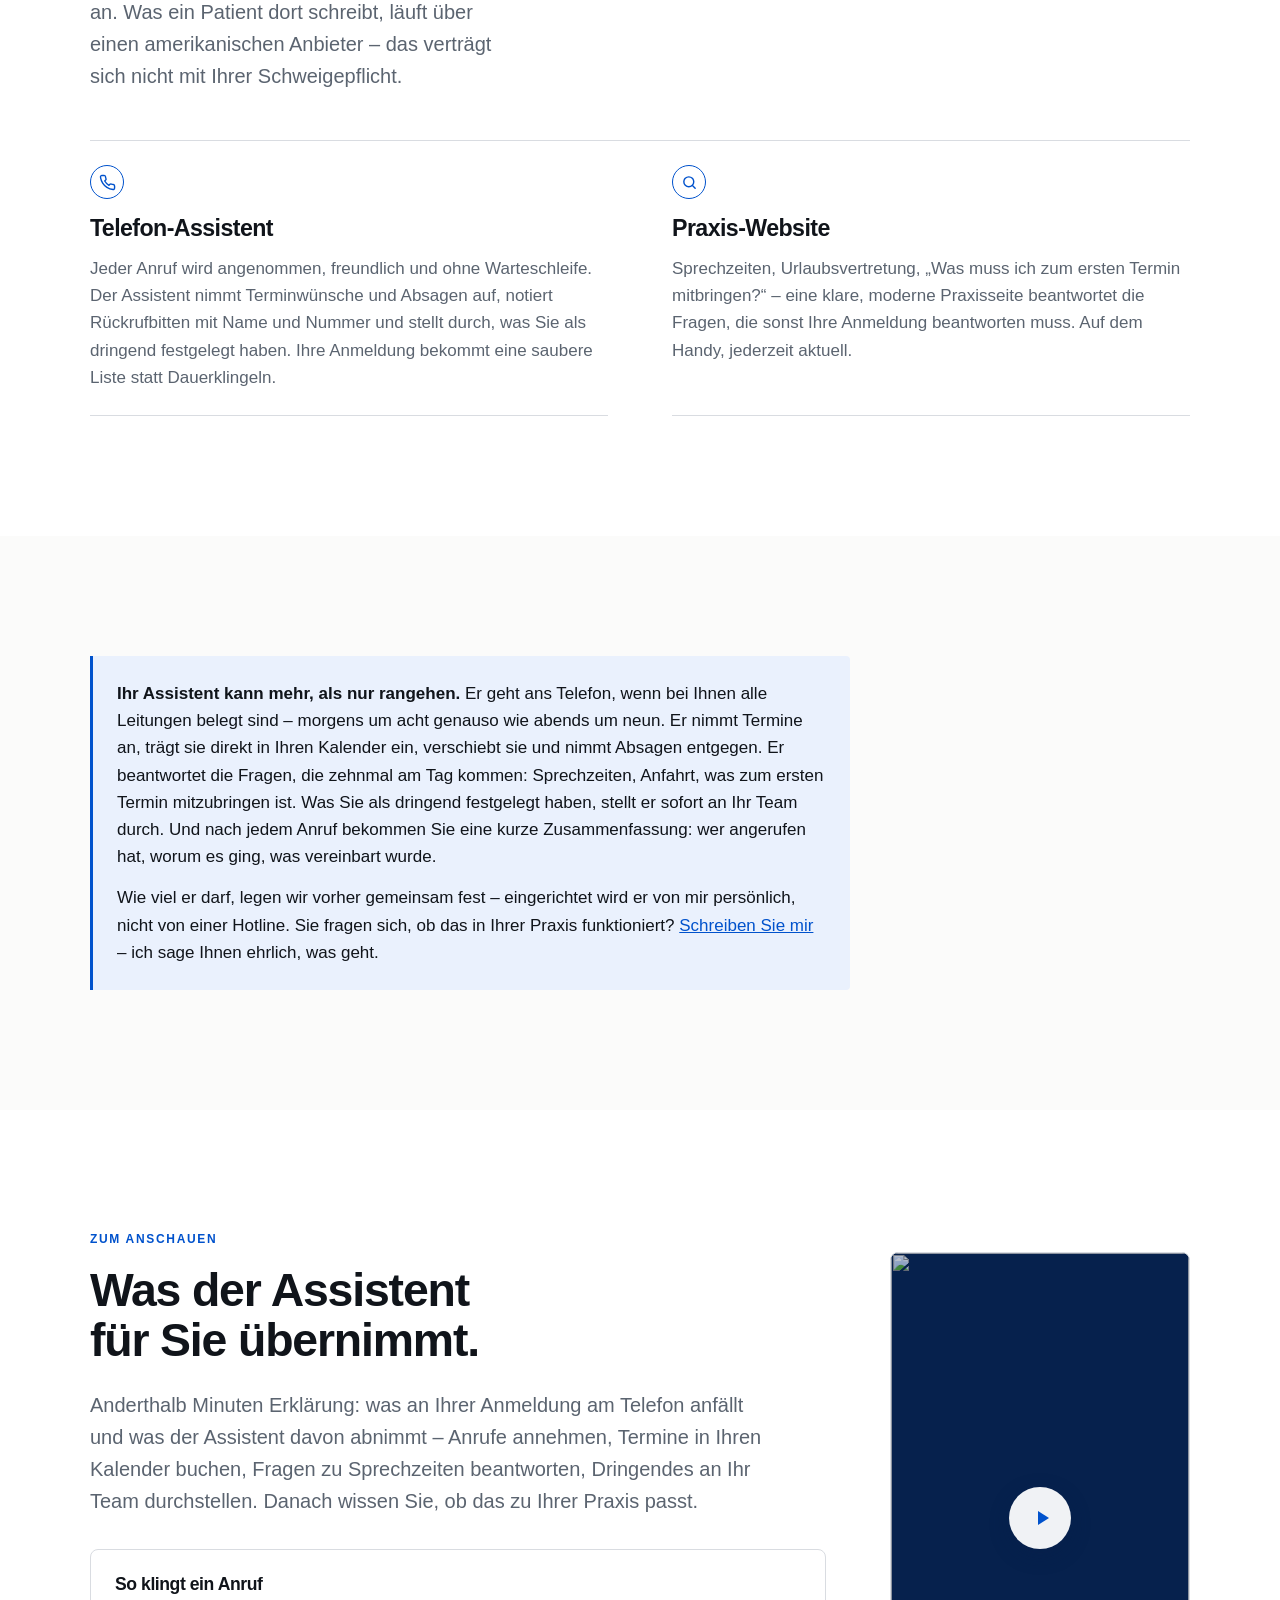
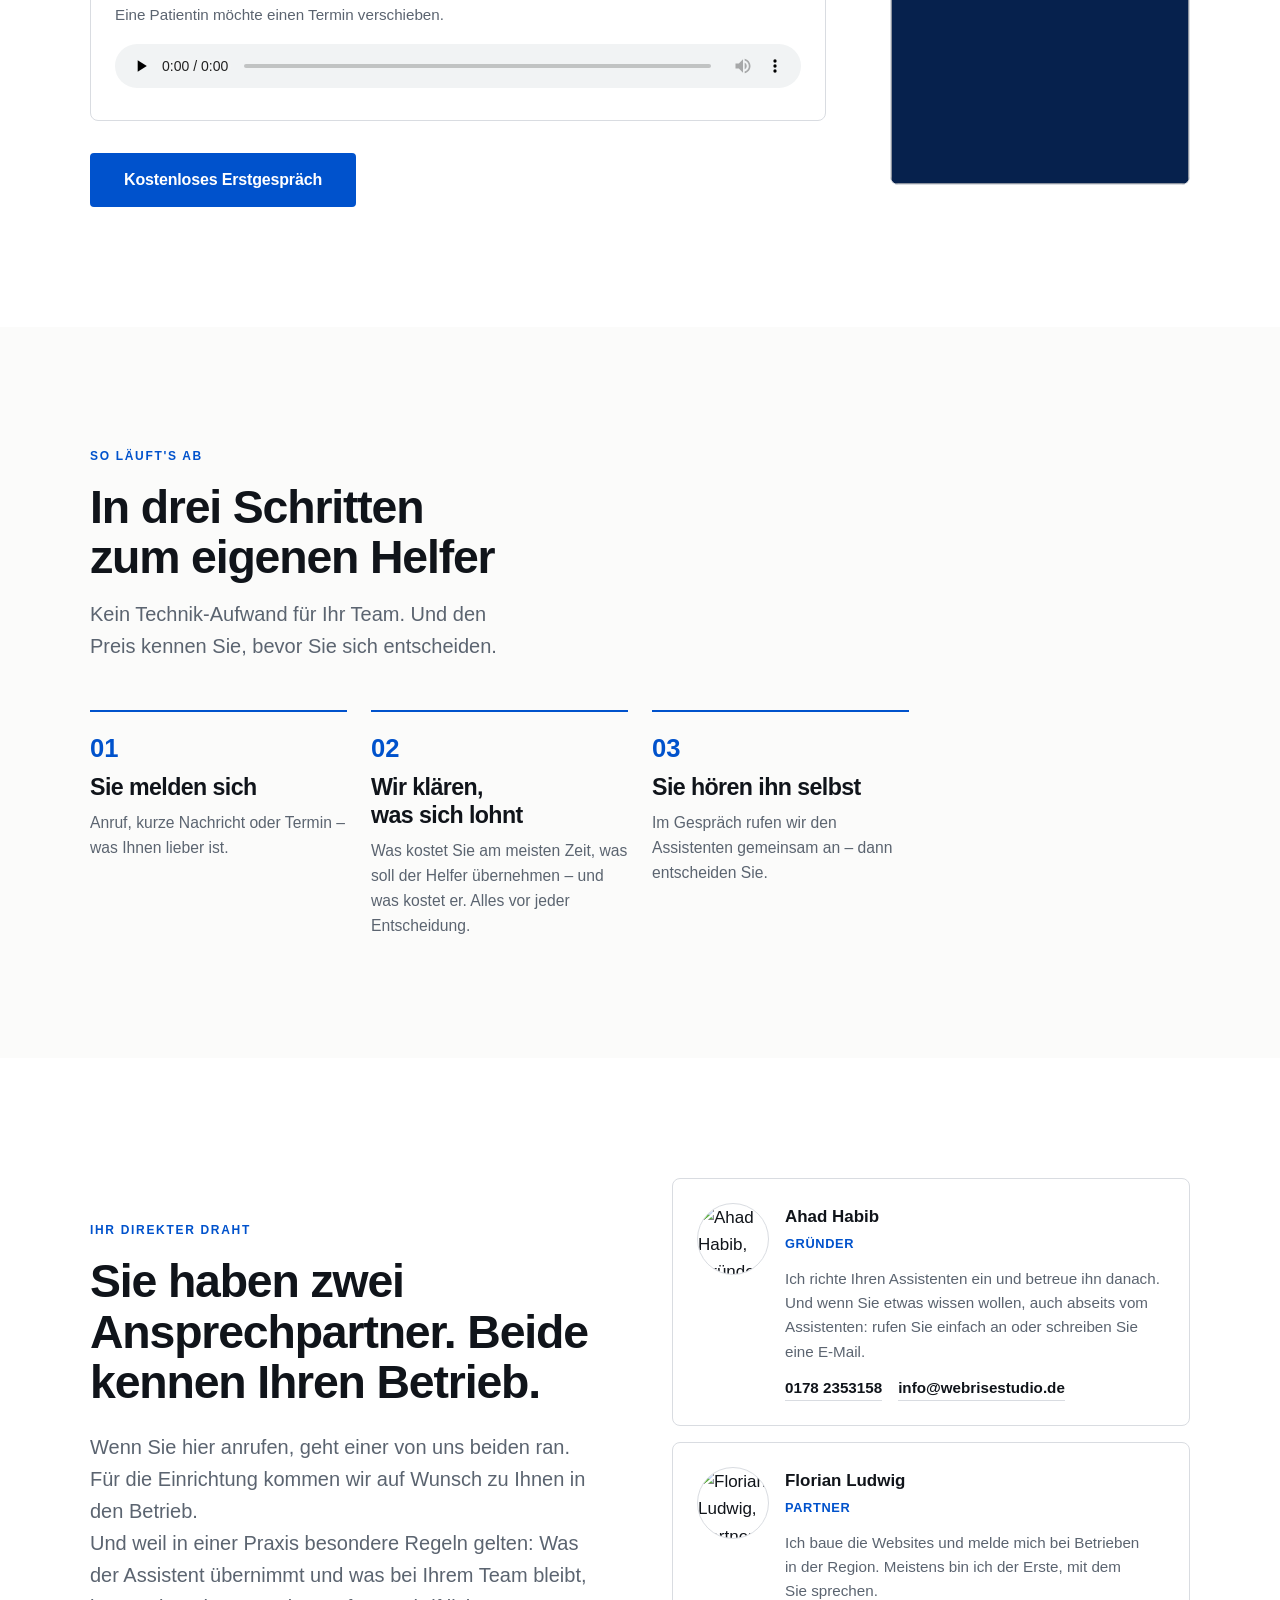
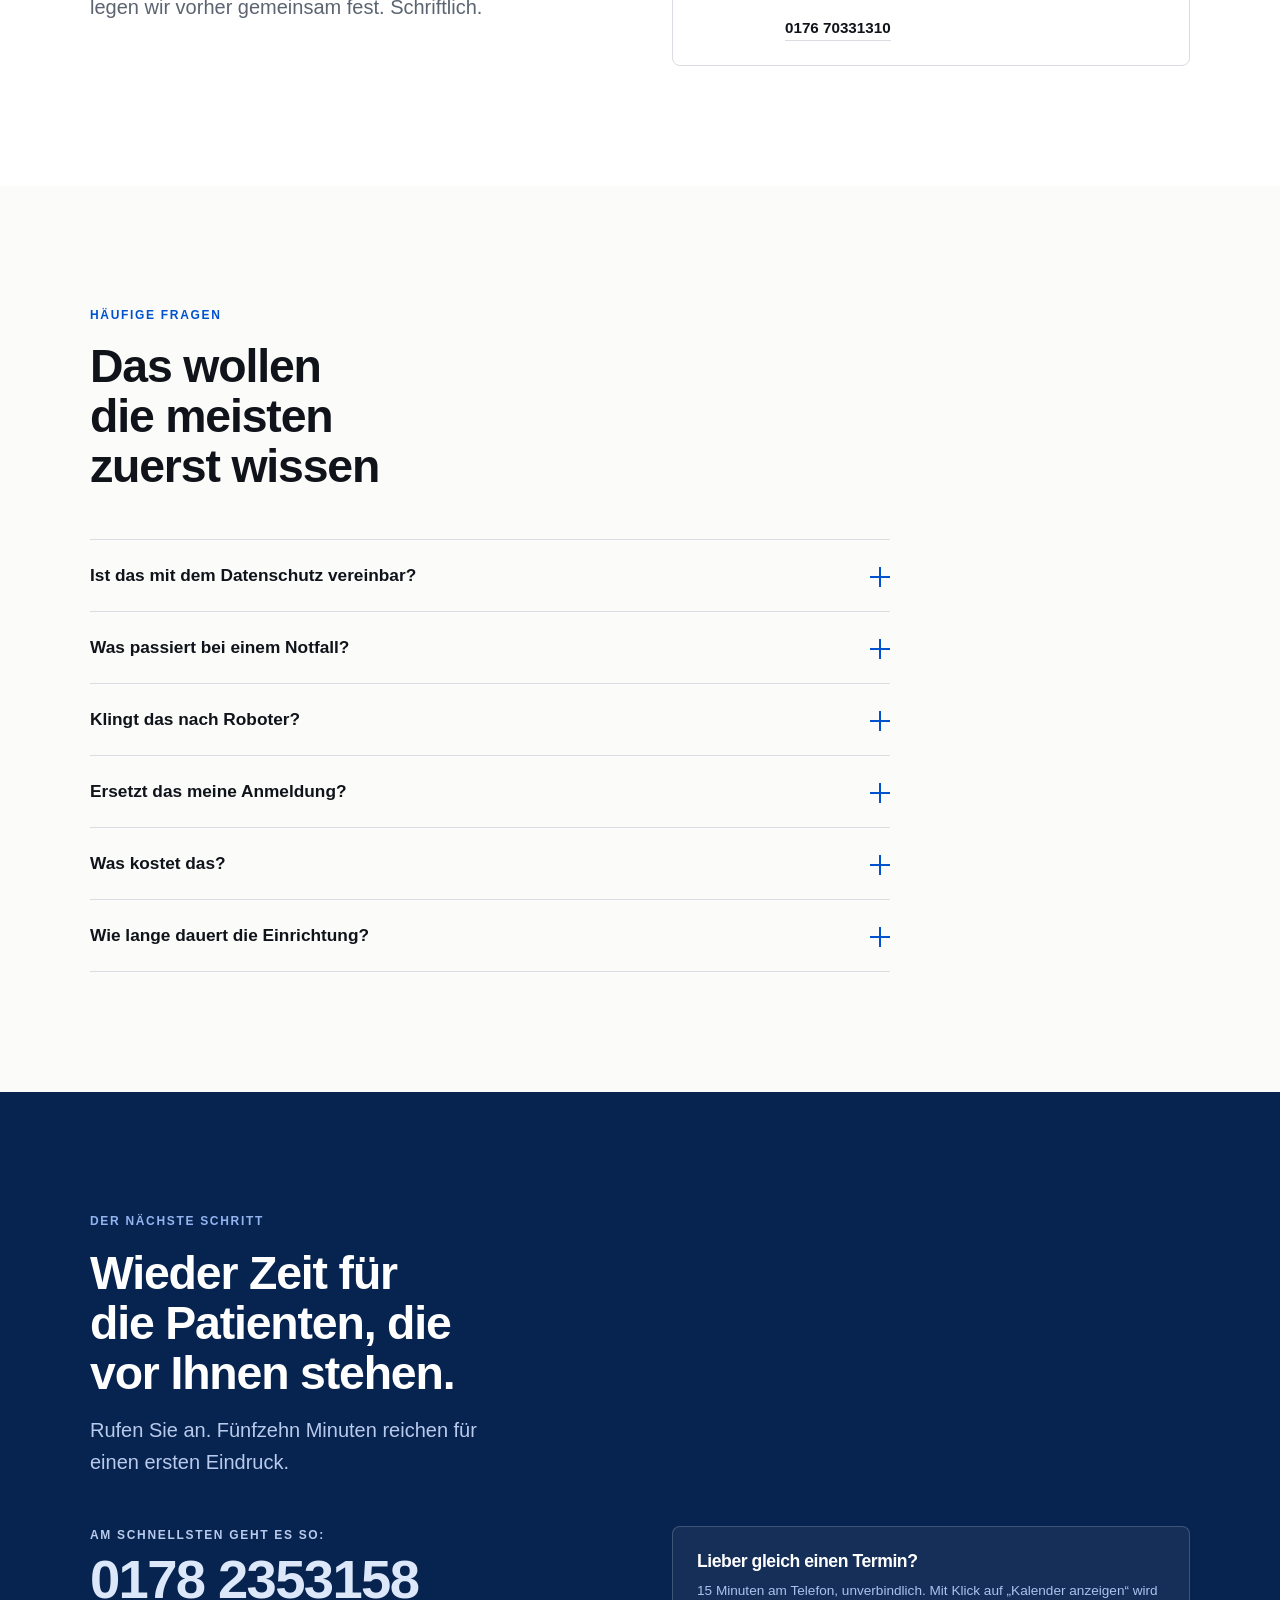
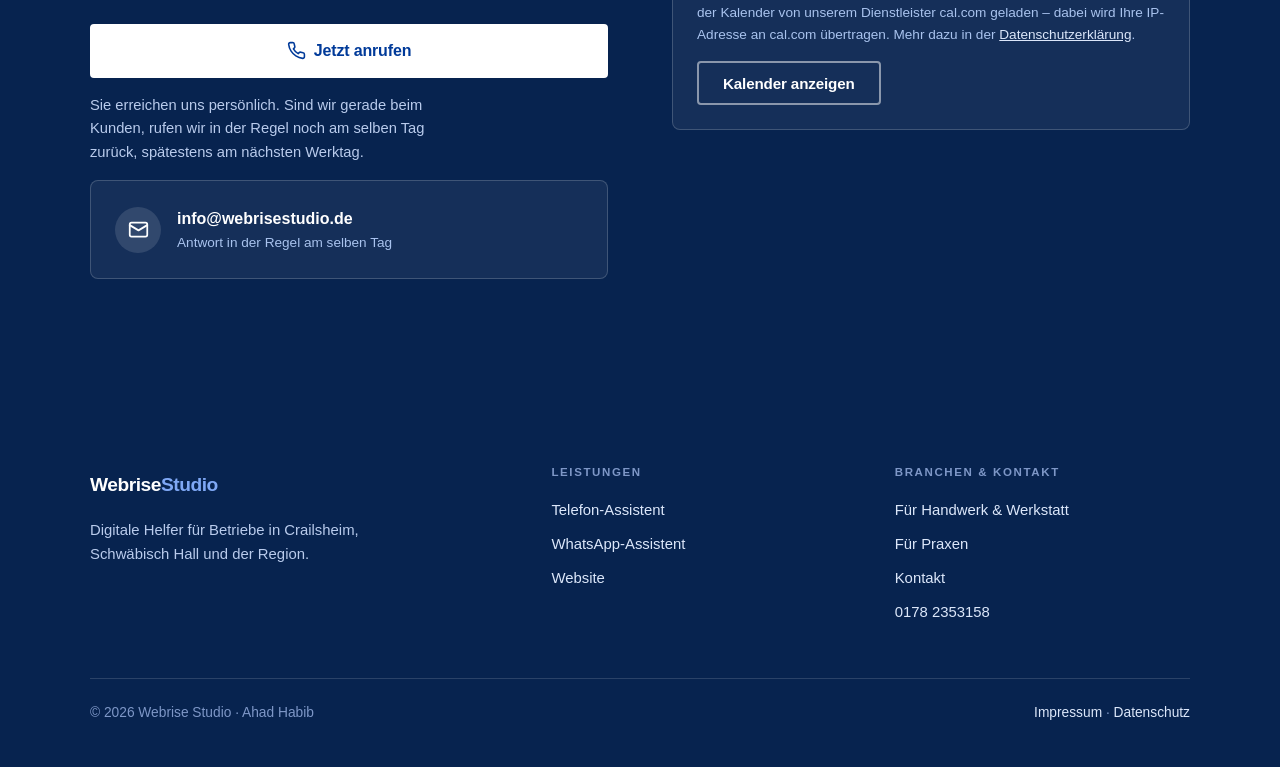
==== commit 383ad366: "Seite waechst auf grossen Bildschirmen mit, Praxen-Kasten positiv formuliert - css/site.css: ab 1500" ====
--- a/praxen/index.html
+++ b/praxen/index.html
@@ -16,7 +16,7 @@
 <link rel="icon" href="/favicon-32x32.png" type="image/png">
 <link rel="apple-touch-icon" href="/apple-touch-icon.png">
 <link rel="preload" href="/fonts/archivo-var.woff2" as="font" type="font/woff2" crossorigin>
-<link rel="stylesheet" href="/css/site.css?v=12">
+<link rel="stylesheet" href="/css/site.css?v=13">
 <script type="application/ld+json">
 {
   "@context": "https://schema.org",
@@ -45,7 +45,7 @@
       "name": "Ist das mit dem Datenschutz vereinbar?",
       "acceptedAnswer": {
         "@type": "Answer",
-        "text": "Der Telefon-Assistent läuft über einen europäischen Anbieter, der seine Hauptserver in Nürnberg betreibt. Ein Auftragsverarbeitungsvertrag nach DSGVO gehört dazu, den bekommen Sie schriftlich – darin steht auch, welche Dienstleister beteiligt sind. Wichtig: Der Assistent übernimmt nur, was Sie vorher festlegen – Terminwünsche, Absagen, Rückrufbitten. Befunde, Diagnosen und alles andere, was unter die Schweigepflicht fällt, bleibt bei Ihrem Team. Was er darf und was nicht, halten wir vorher schriftlich fest."
+        "text": "Der Telefon-Assistent läuft über einen europäischen Anbieter, der seine Hauptserver in Nürnberg betreibt. Ein Auftragsverarbeitungsvertrag nach DSGVO gehört dazu, den bekommen Sie schriftlich – darin steht auch, welche Dienstleister beteiligt sind. Wichtig: Der Assistent übernimmt nur, was Sie vorher festlegen – Termine, Absagen, Rückrufbitten. Befunde, Diagnosen und alles andere, was unter die Schweigepflicht fällt, bleibt bei Ihrem Team. Was er darf und was nicht, halten wir vorher schriftlich fest."
       }
     },
     {
@@ -261,7 +261,8 @@
   <section class="band" aria-label="Abgrenzung">
     <div class="huelle">
       <div class="hinweis-block" style="max-width:760px">
-        <p><strong>Was der Assistent nicht macht.</strong> Er gibt keine medizinischen Auskünfte, nimmt keine Befunde auf und bekommt keinen Zugriff auf Ihre Patientenverwaltung. Er nimmt Terminwünsche, Absagen und Rückrufbitten auf – mehr nicht. Was er darf, legen wir vorher gemeinsam fest und halten es schriftlich fest.</p>
+        <p><strong>Ihr Assistent kann mehr, als nur rangehen.</strong> Er geht ans Telefon, wenn bei Ihnen alle Leitungen belegt sind – morgens um acht genauso wie abends um neun. Er nimmt Termine an, trägt sie direkt in Ihren Kalender ein, verschiebt sie und nimmt Absagen entgegen. Er beantwortet die Fragen, die zehnmal am Tag kommen: Sprechzeiten, Anfahrt, was zum ersten Termin mitzubringen ist. Was Sie als dringend festgelegt haben, stellt er sofort an Ihr Team durch. Und nach jedem Anruf bekommen Sie eine kurze Zusammenfassung: wer angerufen hat, worum es ging, was vereinbart wurde.</p>
+        <p style="margin-top:14px">Wie viel er darf, legen wir vorher gemeinsam fest – eingerichtet wird er von mir persönlich, nicht von einer Hotline. Sie fragen sich, ob das in Ihrer Praxis funktioniert? <a href="/kontakt/">Schreiben Sie mir</a> – ich sage Ihnen ehrlich, was geht.</p>
       </div>
     </div>
   </section>
@@ -358,7 +359,7 @@
       <div class="fragen">
         <details class="frage">
           <summary>Ist das mit dem Datenschutz vereinbar?<span class="kreuz-zeichen" aria-hidden="true"></span></summary>
-          <div class="antwort"><p>Der Telefon-Assistent läuft über einen europäischen Anbieter, der seine Hauptserver in Nürnberg betreibt. Ein Auftragsverarbeitungsvertrag nach DSGVO gehört dazu, den bekommen Sie schriftlich – darin steht auch, welche Dienstleister beteiligt sind.</p><p>Wichtig: Der Assistent übernimmt nur, was Sie vorher festlegen – Terminwünsche, Absagen, Rückrufbitten. Befunde, Diagnosen und alles andere, was unter die Schweigepflicht fällt, bleibt bei Ihrem Team. Was er darf und was nicht, halten wir vorher schriftlich fest.</p></div>
+          <div class="antwort"><p>Der Telefon-Assistent läuft über einen europäischen Anbieter, der seine Hauptserver in Nürnberg betreibt. Ein Auftragsverarbeitungsvertrag nach DSGVO gehört dazu, den bekommen Sie schriftlich – darin steht auch, welche Dienstleister beteiligt sind.</p><p>Wichtig: Der Assistent übernimmt nur, was Sie vorher festlegen – Termine, Absagen, Rückrufbitten. Befunde, Diagnosen und alles andere, was unter die Schweigepflicht fällt, bleibt bei Ihrem Team. Was er darf und was nicht, halten wir vorher schriftlich fest.</p></div>
         </details>
 
         <details class="frage">
--- a/css/site.css
+++ b/css/site.css
@@ -0,0 +1,1601 @@
+/* ============================================================
+   Webrise Studio 2.0 — ein Stylesheet für alle Seiten.
+
+   Grundidee: Das Erkennungszeichen der Seite ist die ZEIT.
+   Uhrzeiten in Tabellenziffern, ein Protokoll dessen, was
+   passiert, während der Kunde arbeitet. Deshalb: ruhiges
+   Papierweiß, tiefblaue Vollflächen für die Beweis-Teile,
+   kräftige Grotesk, keine Schatten, keine Verläufe.
+
+   Schriften liegen lokal (DSGVO – kein Google-Fonts-Aufruf).
+   Handy zuerst: alles ab 360px, Desktop per min-width.
+   ============================================================ */
+
+@font-face {
+  font-family: "Archivo";
+  src: url("/fonts/archivo-var.woff2") format("woff2");
+  font-weight: 400 800;
+  font-display: swap;
+}
+@font-face {
+  font-family: "Inter";
+  src: url("/fonts/inter-var.woff2") format("woff2");
+  font-weight: 100 900;
+  font-display: swap;
+}
+
+:root {
+  /* Farben – Ahads Design-Tokens, exakt */
+  --grund:       #FBFBFA;   /* Hintergrund */
+  --tinte:       #10141A;   /* Text */
+  --blau:        #0052CC;   /* Logo-Blau, tragende Fläche */
+  --blau-tief:   #003A99;
+  --linie:       #D9DCE1;
+  --gruen:       #25D366;   /* nur WhatsApp */
+
+  /* Abgeleitete Töne (aus denselben Farben gemischt) */
+  --papier:      var(--grund);
+  --papier-warm: #F2F2F0;
+  --weiss:       #FFFFFF;
+  --grau:        #5B6470;
+  --grau-hell:   #8A929C;
+  --blau-dunkel: var(--blau-tief);
+  --blau-nacht:  #07234F;   /* Vollflächen Kontakt/Fußzeile */
+  --blau-hauch:  #EAF1FD;
+  --signal:      #F2A413;   /* nur Live-Punkt & Marker */
+
+  /* Abstände (4er-Raster) */
+  --s1: 4px;  --s2: 8px;  --s3: 12px; --s4: 16px;
+  --s5: 24px; --s6: 32px; --s7: 48px; --s8: 64px;
+  --s9: 88px; --s10: 120px;
+
+  --rand: 4px;             /* bewusst klein, kein Karten-Look */
+  --breite: 1180px;
+  --kopf-hoehe: 60px;
+}
+
+*, *::before, *::after { margin: 0; padding: 0; box-sizing: border-box; }
+
+html {
+  scroll-behavior: smooth;
+  scroll-padding-top: calc(var(--kopf-hoehe) + var(--s4));
+  -webkit-text-size-adjust: 100%;
+}
+
+body {
+  font-family: "Inter", -apple-system, BlinkMacSystemFont, "Segoe UI", Roboto, sans-serif;
+  font-size: 17px;
+  line-height: 1.6;
+  color: var(--tinte);
+  background: var(--papier);
+  -webkit-font-smoothing: antialiased;
+  overflow-x: hidden;
+  /* Platz für die Handy-Leiste unten */
+  padding-bottom: calc(64px + env(safe-area-inset-bottom));
+}
+@media (min-width: 768px) { body { padding-bottom: 0; } }
+
+img, video { max-width: 100%; height: auto; display: block; }
+
+/* Links: Standard blau, auf dunklen Flächen hell (Kontrast!) */
+a { color: var(--blau); }
+.band--tief a:not(.knopf):not(.direkt-zeile),
+.band--nacht a:not(.knopf):not(.direkt-zeile) { color: #DCE7FA; }
+
+::selection { background: var(--blau); color: #fff; }
+
+:focus-visible {
+  outline: 3px solid var(--blau);
+  outline-offset: 2px;
+  border-radius: 2px;
+}
+
+/* ── Typografie ───────────────────────────────────────────── */
+
+h1, h2, h3, h4 {
+  font-family: "Archivo", "Inter", sans-serif;
+  line-height: 1.08;
+  letter-spacing: -0.025em;
+  font-weight: 700;
+  text-wrap: balance;
+}
+
+h1 {
+  font-size: clamp(1.95rem, 7.4vw, 4rem);
+  font-weight: 800;
+  letter-spacing: -0.035em;
+}
+h2 {
+  font-size: clamp(1.75rem, 6vw, 2.9rem);
+  font-weight: 700;
+}
+h3 { font-size: clamp(1.15rem, 3.5vw, 1.45rem); line-height: 1.2; }
+
+p { text-wrap: pretty; }
+
+.vorzeile {
+  font-family: "Archivo", sans-serif;
+  font-size: 0.75rem;
+  font-weight: 600;
+  letter-spacing: 0.14em;
+  text-transform: uppercase;
+  color: var(--blau);
+  display: block;
+  margin-bottom: var(--s4);
+}
+.vorzeile--hell { color: #93B4F0; }
+
+.fuehrung {
+  font-size: clamp(1.05rem, 3.4vw, 1.25rem);
+  color: var(--grau);
+  max-width: 62ch;
+}
+
+.blau-wort { color: var(--blau); }
+.unterstrich {
+  background-image: linear-gradient(var(--signal), var(--signal));
+  background-size: 100% 0.28em;
+  background-position: 0 88%;
+  background-repeat: no-repeat;
+}
+
+/* Uhrzeiten & Zahlen immer in Tabellenziffern (springt nicht) */
+.zeit, .zahl { font-variant-numeric: tabular-nums; font-feature-settings: "tnum" 1; }
+
+/* ── Grundgerüst ──────────────────────────────────────────── */
+
+:root { --rand-x: 20px; }
+@media (min-width: 768px)  { :root { --rand-x: 32px; } }
+@media (min-width: 1200px) { :root { --rand-x: 40px; } }
+.huelle { width: 100%; max-width: var(--breite); margin: 0 auto; padding: 0 var(--rand-x); }
+
+.band { padding: var(--s8) 0; }
+@media (min-width: 768px) { .band { padding: var(--s9) 0; } }
+@media (min-width: 1200px) { .band { padding: var(--s10) 0; } }
+
+.band--eng   { padding: var(--s7) 0; }
+.band--warm  { background: var(--papier-warm); }
+.band--weiss { background: var(--weiss); }
+
+/* Vollflächen in Tiefblau: hier lebt der Beweis */
+.band--tief {
+  background: var(--blau-tief);
+  color: #fff;
+}
+.band--tief h2, .band--tief h3 { color: #fff; }
+.band--tief p { color: #C3D3F0; }
+.band--nacht { background: var(--blau-nacht); color: #fff; }
+.band--nacht h2, .band--nacht h3 { color: #fff; }
+.band--nacht p { color: #B9CBEC; }
+
+.kopfzeile-block { max-width: 46ch; margin-bottom: var(--s7); }
+.kopfzeile-block .fuehrung { margin-top: var(--s4); }
+
+/* ── Knöpfe ───────────────────────────────────────────────── */
+
+.knopf {
+  display: inline-flex;
+  align-items: center;
+  justify-content: center;
+  gap: var(--s2);
+  min-height: 54px;
+  padding: 0 var(--s6);
+  font-family: "Archivo", sans-serif;
+  font-size: 1rem;
+  font-weight: 600;
+  letter-spacing: -0.01em;
+  text-decoration: none;
+  border: 2px solid var(--blau);
+  border-radius: var(--rand);
+  background: var(--blau);
+  color: #fff;
+  cursor: pointer;
+  transition: background-color .18s ease, border-color .18s ease, color .18s ease;
+  -webkit-tap-highlight-color: transparent;
+}
+.knopf:hover { background: var(--blau-dunkel); border-color: var(--blau-dunkel); }
+
+.knopf--linie {
+  background: transparent;
+  color: var(--tinte);
+  border-color: var(--tinte);
+}
+.knopf--linie:hover { background: var(--tinte); border-color: var(--tinte); color: #fff; }
+
+.knopf--hell {
+  background: #fff; border-color: #fff; color: var(--blau-tief);
+}
+.knopf--hell:hover { background: var(--blau-hauch); border-color: var(--blau-hauch); }
+
+.knopf--hell-linie {
+  background: transparent; color: #fff; border-color: rgba(255,255,255,.5);
+}
+.knopf--hell-linie:hover { background: rgba(255,255,255,.12); border-color: #fff; }
+
+.knopf--klein { min-height: 44px; padding: 0 var(--s5); font-size: .95rem; }
+
+.knopf-reihe { display: flex; flex-direction: column; gap: var(--s3); }
+.knopf-reihe .knopf { width: 100%; }
+@media (min-width: 560px) {
+  .knopf-reihe { flex-direction: row; flex-wrap: wrap; }
+  .knopf-reihe .knopf { width: auto; }
+}
+
+/* ── Kopfzeile ────────────────────────────────────────────── */
+
+.seitenkopf {
+  position: sticky; top: 0; z-index: 100;
+  height: var(--kopf-hoehe);
+  background: #fbfbfa;
+  border-bottom: 1px solid var(--linie);
+}
+.seitenkopf .huelle {
+  height: 100%;
+  display: flex; align-items: center; justify-content: space-between;
+  gap: var(--s4);
+}
+
+/* Logo — exakt wie bisher: Webrise in Tinte, Studio in Blau */
+.logo {
+  display: inline-flex; align-items: center;
+  min-height: 44px;                 /* bequem antippbar */
+  font-family: "Archivo", sans-serif;
+  font-size: 1.3rem;
+  font-weight: 800;
+  letter-spacing: -0.025em;
+  color: var(--tinte);
+  text-decoration: none;
+  white-space: nowrap;
+}
+.logo span { color: var(--blau); }
+.logo:hover { color: var(--tinte); }
+
+.hauptnav { display: none; }
+@media (min-width: 940px) {
+  .hauptnav { display: flex; align-items: center; gap: var(--s2); }
+  .hauptnav a:not(.knopf) {
+    font-size: .95rem; font-weight: 500; color: var(--grau);
+    text-decoration: none; padding: 10px 14px; border-radius: var(--rand);
+    transition: color .15s ease, background-color .15s ease;
+  }
+  .hauptnav a:not(.knopf):hover { color: var(--tinte); background: var(--blau-hauch); }
+  .hauptnav a[aria-current="page"]:not(.knopf) { color: var(--blau); font-weight: 600; }
+  .hauptnav .knopf { margin-left: var(--s3); }
+  .hauptnav .knopf:hover { color: #fff; background: var(--blau-dunkel); }
+}
+
+/* Aufklapp-Menü Leistungen (Desktop) */
+.nav-klapp { position: relative; }
+.nav-klapp > button {
+  font-family: inherit; font-size: .95rem; font-weight: 500;
+  color: var(--grau); background: none; border: 0; cursor: pointer;
+  padding: 10px 14px; border-radius: var(--rand);
+  display: inline-flex; align-items: center; gap: 6px;
+}
+.nav-klapp > button:hover { color: var(--tinte); background: var(--blau-hauch); }
+.nav-klapp > button svg { width: 12px; height: 12px; transition: transform .2s ease; }
+.nav-klapp:hover > button svg, .nav-klapp:focus-within > button svg { transform: rotate(180deg); }
+.klapp-feld {
+  position: absolute; top: calc(100% + 8px); left: 0;
+  min-width: 300px; padding: var(--s2);
+  background: #fff; border: 1px solid var(--linie); border-radius: 8px;
+  box-shadow: 0 12px 32px rgba(14,17,22,.10);
+  opacity: 0; visibility: hidden; transform: translateY(-6px);
+  transition: opacity .16s ease, transform .16s ease, visibility .16s;
+}
+.nav-klapp:hover .klapp-feld, .nav-klapp:focus-within .klapp-feld {
+  opacity: 1; visibility: visible; transform: translateY(0);
+}
+.klapp-feld a {
+  display: block; padding: 10px 12px; border-radius: var(--rand);
+  font-weight: 600; color: var(--tinte); font-size: .95rem;
+}
+.klapp-feld a small {
+  display: block; font-weight: 400; font-size: .82rem; color: var(--grau); margin-top: 1px;
+}
+.klapp-feld a:hover { background: var(--blau-hauch); color: var(--blau); }
+
+/* Hamburger */
+.menue-knopf {
+  display: flex; align-items: center; justify-content: center;
+  width: 46px; height: 46px; margin-right: -10px;
+  background: none; border: 0; cursor: pointer; color: var(--tinte);
+}
+@media (min-width: 940px) { .menue-knopf { display: none; } }
+.menue-knopf svg { width: 26px; height: 26px; }
+.menue-knopf .kreuz { display: none; }
+.menue-knopf[aria-expanded="true"] .balken { display: none; }
+.menue-knopf[aria-expanded="true"] .kreuz { display: block; }
+
+/* Vollbild-Menü am Handy */
+.handy-menue {
+  position: fixed; inset: var(--kopf-hoehe) 0 0 0; z-index: 99;
+  background: var(--papier);
+  padding: var(--s5) 0 var(--s8);
+  overflow-y: auto;
+  display: none;
+}
+.handy-menue[data-offen="true"] { display: block; }
+@media (min-width: 940px) { .handy-menue { display: none !important; } }
+.handy-menue a:not(.knopf) {
+  display: flex; align-items: center; justify-content: space-between;
+  padding: var(--s4) 0;
+  font-family: "Archivo", sans-serif; font-size: 1.3rem; font-weight: 600;
+  color: var(--tinte); text-decoration: none;
+  border-bottom: 1px solid var(--linie);
+}
+.handy-menue a small {
+  display: block; font-family: "Inter", sans-serif; font-size: .88rem;
+  font-weight: 400; color: var(--grau); margin-top: 2px;
+}
+.handy-menue a svg { width: 18px; height: 18px; color: var(--grau); flex-shrink: 0; }
+.handy-menue .gruppe { margin-bottom: var(--s5); }
+.handy-menue .gruppen-titel {
+  font-size: .72rem; font-weight: 600; letter-spacing: .14em;
+  text-transform: uppercase; color: var(--grau); margin-bottom: var(--s2);
+}
+.handy-menue .knopf { margin-top: var(--s5); width: 100%; }
+
+/* ── Handy-Leiste unten (Daumen-Zone) ─────────────────────── */
+
+.daumen-leiste {
+  position: fixed; left: 0; right: 0; bottom: 0; z-index: 98;
+  display: grid; grid-template-columns: 1fr 1fr; gap: var(--s2);
+  padding: var(--s2) var(--s3) calc(var(--s2) + env(safe-area-inset-bottom));
+  background: #fbfbfa;
+  border-top: 1px solid var(--linie);
+  box-shadow: 0 -4px 20px rgba(14,17,22,.06);
+}
+@media (min-width: 768px) { .daumen-leiste { display: none; } }
+.daumen-leiste .knopf { min-height: 50px; padding: 0 var(--s3); font-size: .95rem; }
+.daumen-leiste .knopf svg { width: 18px; height: 18px; }
+
+/* ── Held-Bereich ─────────────────────────────────────────── */
+
+.held { padding: var(--s7) 0 var(--s8); }
+@media (min-width: 768px) { .held { padding: var(--s9) 0; } }
+
+.held-raster { display: grid; gap: var(--s7); align-items: center; }
+@media (min-width: 940px) {
+  .held-raster { grid-template-columns: 1.05fr .95fr; gap: var(--s8); }
+}
+
+.held h1 + .fuehrung { margin-top: var(--s5); }
+.held .knopf-reihe { margin-top: var(--s6); }
+
+/* ══ Held-Fassungen gegen „zu trocken" ═════════════════════════
+   W1: rechte Seite als blaue Vollfläche – Farbe im ersten Bildschirm,
+   ohne dass die Überschrift ihren ruhigen weißen Grund verliert. */
+.held--geteilt { position: relative; }
+.held--geteilt > .huelle { position: relative; z-index: 1; }
+@media (min-width: 940px) {
+  /* Das Blau fängt exakt an der linken Kante der Grafik-Spalte an und
+     läuft bis zum Bildschirmrand. Die Grafik-Spalte wird dafür bis zum
+     Bildschirmrand verbreitert – dadurch fallen Feld-Mitte und
+     Grafik-Mitte zusammen. Sonst klebt der Kreis links daneben. */
+  .held--geteilt { overflow: hidden; }
+  .held--geteilt .held-schild {
+    top: 0;                                   /* Höher-Setzen hier zurücknehmen */
+    margin-right: calc(-50vw + min(var(--breite), 100vw) / 2 - var(--rand-x));
+    display: flex; align-items: center; justify-content: center;
+    padding: var(--s8) var(--rand-x);
+  }
+  .held--geteilt .held-schild::before {
+    content: ""; position: absolute;
+    top: -1200px; bottom: -1200px; left: 0;
+    /* Über den Rand hinaus und vom Abschnitt abgeschnitten – sonst bleibt
+       bei sichtbarer Bildlaufleiste ein weißer Streifen rechts stehen. */
+    right: -140px;
+    background: var(--blau); z-index: -1;
+  }
+  /* Die Zeile hängt unter dem Kreis, zählt aber nicht zur Höhe.
+     Sonst wird die Gruppe Kreis+Zeile mittig gesetzt und der Kreis
+     allein sitzt 26 px zu hoch – genau das sieht man. */
+  .held--geteilt .schild { position: relative; }
+  .held--geteilt .kreis-zeile {
+    position: absolute; top: 100%; left: 0; right: 0; margin-top: 22px;
+  }
+  /* Fassung mit Belegen im blauen Feld: dann trägt die Gruppe die Fläche
+     und die Zeile darf wieder normal mitzählen. */
+  .held--geteilt .schild--mit-belegen .kreis-zeile { position: static; margin-top: 20px; }
+  /* Breite am Block setzen, nicht am SVG – als Flex-Kind hat das SVG
+     keine eigene Breite, deshalb griff max-width dort nicht. */
+  .held--geteilt .schild { width: 100%; max-width: 372px; }
+  /* Deckel vom SVG nehmen – die Breite steuert jetzt der Block darüber */
+  .held--geteilt .schild--blank .linienbild.kreis-bild { max-width: 100%; }
+  .held--geteilt .schild--gross { max-width: 470px; }
+  .held--geteilt .schild--mit-belegen { max-width: 400px; }
+  /* Bei x2 wandern die Belege ins Blau – links dann weglassen */
+  .held--ohne-belege .held-raster > div > .belege { display: none; }
+}
+
+/* W2: der ganze Held in Blau */
+.held--voll { background: var(--blau); color: #fff; }
+.held--voll h1 { color: #fff; }
+.held--voll .fuehrung { color: #C8DAFA; }
+.held--voll .vorzeile { color: #A9C6F8; }
+.held--voll .blau-wort { color: #fff; text-decoration: underline; text-underline-offset: 8px;
+                         text-decoration-thickness: 5px; text-decoration-color: rgba(255,255,255,.45); }
+.held--voll .belege { border-top-color: rgba(255,255,255,.28); }
+.held--voll .belege li { color: #C8DAFA; }
+.held--voll .belege li strong { color: #fff; }
+.held--voll .belege svg { color: #fff; }
+.held--voll .knopf { background: #fff; border-color: #fff; color: var(--blau); }
+.held--voll .knopf:hover { background: var(--blau-hauch); border-color: var(--blau-hauch); }
+.held--voll .knopf--linie { background: transparent; color: #fff; border-color: rgba(255,255,255,.55); }
+.held--voll .knopf--linie:hover { background: rgba(255,255,255,.14); border-color: #fff; }
+.held--voll .kreis-zeile { color: #fff; }
+.held--voll .kreis-zeile span { color: #B9CDF2; }
+.held--geteilt .kreis-zeile { color: #fff; }
+.held--geteilt .kreis-zeile span { color: #B9CDF2; }
+
+/* W3: heller Held, aber dichter und mit Gesicht */
+.held--dicht { padding-bottom: var(--s7); }
+.gesicht-chip {
+  display: inline-flex; align-items: center; gap: 14px;
+  margin-top: var(--s6); padding-top: var(--s5);
+  border-top: 1px solid var(--linie);
+}
+.gesicht-chip img {
+  width: 52px; height: 52px; border-radius: 50%;
+  object-fit: cover; object-position: center 20%;
+}
+.gesicht-chip .wer {
+  font-family: "Archivo", sans-serif; font-weight: 700; font-size: .98rem;
+  color: var(--tinte); line-height: 1.25;
+}
+.gesicht-chip .wer small {
+  display: block; font-family: "Inter", sans-serif; font-weight: 400;
+  font-size: .86rem; color: var(--grau); margin-top: 2px;
+}
+
+/* ── Held-Schild (Emaille-Firmenschild) ───────────────────────
+   Bewusst NUR ab Laptop. Am Handy steht oben nur Überschrift,
+   Text und Knöpfe – dort wäre die Fläche nur Ballast. */
+
+.held-schild { display: none; }
+@media (min-width: 940px) { .held-schild { display: block; } }
+
+.schild {
+  position: relative;
+  background: var(--blau);
+  border-radius: 6px;
+  padding: 32px;
+  color: #fff;
+}
+/* Der eingerückte helle Rand – das Kennzeichen eines Emailleschilds */
+.schild::after {
+  content: "";
+  position: absolute; inset: 9px;
+  border: 1px solid rgba(255, 255, 255, .34);
+  border-radius: 3px;
+  pointer-events: none;
+}
+.schild-kopf {
+  display: flex; align-items: center; gap: 10px;
+  font-family: "Archivo", sans-serif;
+  font-size: .72rem; font-weight: 600;
+  letter-spacing: .14em; text-transform: uppercase;
+  color: rgba(255, 255, 255, .75);
+  padding-bottom: 16px;
+  border-bottom: 1px solid rgba(255, 255, 255, .28);
+}
+.schild-kopf .marke {
+  width: 7px; height: 7px; border-radius: 50%;
+  background: #fff; flex-shrink: 0;
+}
+.schild-fuss {
+  margin-top: 20px; padding-top: 16px;
+  border-top: 1px solid rgba(255, 255, 255, .28);
+  font-size: .88rem; color: rgba(255, 255, 255, .82);
+}
+.schild-fuss strong { color: #fff; font-weight: 700; }
+
+/* ── Variante D: Linien-Symbole auf der Fläche ─────────────── */
+.schild--tief { background: var(--blau-tief); }
+.schild--randlos { padding: 0; }
+.schild--randlos::after { display: none; }
+
+.linienbild { display: block; width: 100%; height: auto; }
+
+/* Alle Symbole in derselben Strichstärke – nichts drängt sich vor */
+.linienbild .glied {
+  fill: none; stroke: #FFFFFF; stroke-width: 3;
+  stroke-linecap: round; stroke-linejoin: round;
+}
+/* Leitungen: dünner und ruhiger als die Symbole */
+.linienbild .draht {
+  fill: none; stroke: #7FA3E8; stroke-width: 2;
+  stroke-linecap: round; stroke-linejoin: round;
+}
+.linienbild .draht--offen { stroke-dasharray: 4 8; }
+.linienbild .klemme { fill: none; stroke: #7FA3E8; stroke-width: 2; }
+.linienbild .spitze { fill: #7FA3E8; }
+
+/* Der einzige gefüllte Punkt im Bild: das erledigte Anliegen */
+.linienbild .scheibe { fill: #FFFFFF; }
+.linienbild .haken {
+  fill: none; stroke: var(--blau); stroke-width: 4;
+  stroke-linecap: round; stroke-linejoin: round;
+}
+.schild--tief .linienbild .haken { stroke: var(--blau-tief); }
+
+/* Hilfsraster: sehr leise, macht die Zeichnung technisch statt dekorativ */
+.linienbild .raster { fill: rgba(255, 255, 255, .07); }
+
+/* ── Helle Fassung: weißer Grund, alles in Blau und Tinte ──── */
+.schild--hell {
+  background: var(--grund);
+  border: 1px solid var(--linie);
+  color: var(--tinte);
+}
+.schild--hell::after { display: none; }
+.schild--blank { background: transparent; border: 0; padding: 0; }
+.schild--blank::after { display: none; }
+
+.linienbild--hell .glied  { stroke: var(--tinte); }
+.linienbild--hell .draht  { stroke: var(--blau); }
+.linienbild--hell .draht--offen { stroke: var(--blau); }
+.linienbild--hell .klemme { stroke: var(--blau); }
+.linienbild--hell .spitze { fill: var(--blau); }
+.linienbild--hell .scheibe { fill: var(--blau); }
+.linienbild--hell .haken  { stroke: #FFFFFF; }
+.linienbild--hell .raster { fill: rgba(16, 20, 26, .11); }
+
+.schild--hell .linien-fuss,
+.schild--blank .linien-fuss {
+  border-top-color: var(--linie);
+  color: var(--grau);
+}
+.schild--hell .linien-fuss strong,
+.schild--blank .linien-fuss strong { color: var(--tinte); }
+
+/* ── Schaltplan: technische Zeichnung mit Eckmarken ────────── */
+.plan .blatt   { fill: none; stroke: var(--linie); stroke-width: 1; }
+.plan .ecke    { fill: none; stroke: var(--blau); stroke-width: 2; stroke-linecap: square; }
+.plan .leitung { fill: none; stroke: var(--tinte); stroke-width: 1.8; stroke-linejoin: miter; }
+.plan .knoten  { fill: var(--blau); }
+.plan .bauteil { fill: none; stroke: var(--tinte); stroke-width: 2.4;
+                 stroke-linecap: round; stroke-linejoin: round; }
+.plan .voll    { fill: var(--blau); }
+.plan .haken   { fill: none; stroke: #FFFFFF; stroke-width: 3.4;
+                 stroke-linecap: round; stroke-linejoin: round; }
+
+/* ── Tageskurve: der Tag als Linie ─────────────────────────── */
+.kurve .achse    { fill: none; stroke: var(--tinte); stroke-width: 1.8; }
+.kurve .teil     { fill: none; stroke: var(--tinte); stroke-width: 1; opacity: .45; }
+.kurve .buerozeit { fill: var(--blau-hauch); }
+.kurve .stiel    { fill: none; stroke: var(--linie); stroke-width: 2.4; stroke-linecap: round; }
+.kurve .stiel--wichtig { stroke: var(--blau); stroke-width: 3; }
+.kurve .kopf     { fill: var(--linie); }
+.kurve .kopf--wichtig { fill: var(--blau); }
+.kurve text {
+  font-family: "Archivo", sans-serif; font-size: 13px; font-weight: 600;
+  fill: var(--grau);
+}
+.kurve .marke {
+  font-size: 11px; letter-spacing: .12em; text-transform: uppercase; fill: var(--grau-hell);
+}
+.kurve .wichtig { fill: var(--blau); }
+
+.linien-fuss {
+  margin-top: 24px; padding-top: 16px;
+  border-top: 1px solid rgba(255, 255, 255, .28);
+  font-size: .9rem; color: rgba(255, 255, 255, .85);
+}
+.linien-fuss strong { color: #fff; font-weight: 700; }
+
+/* ══ Drei andere Bildideen ══════════════════════════════════ */
+
+/* Rahmen für angeschnittene Motive */
+.schild--bild {
+  background: var(--weiss);
+  border: 1px solid var(--linie);
+  border-radius: 6px;
+  padding: 0;
+  overflow: hidden;
+}
+.schild--bild::after { display: none; }
+.schild--bild .bild-fuss {
+  padding: 16px 22px;
+  border-top: 1px solid var(--linie);
+  font-size: .9rem; color: var(--grau);
+}
+.schild--bild .bild-fuss strong { color: var(--tinte); font-weight: 700; }
+
+/* ── M: das große Zeichen ──────────────────────────────────── */
+.zeichen-gross { display: block; width: 100%; height: auto; }
+/* non-scaling-stroke: die Linie bleibt dünn, auch wenn das Zeichen
+   auf das Zehnfache vergrößert wird */
+.zeichen-gross .koerper {
+  fill: none; stroke: var(--tinte); stroke-width: 9;
+  stroke-linecap: round; stroke-linejoin: round;
+  vector-effect: non-scaling-stroke;
+}
+.zeichen-gross .welle {
+  fill: none; stroke: var(--blau); stroke-width: 6; stroke-linecap: round;
+}
+.zeichen-gross .welle--fern { opacity: .45; stroke-dasharray: 10 14; }
+
+/* ── N: die Symbol-Wand ────────────────────────────────────── */
+.wand { display: grid; grid-template-columns: repeat(5, 1fr); gap: 1px;
+        background: var(--linie); border: 1px solid var(--linie); border-radius: 4px;
+        overflow: hidden; }
+.wand .fach {
+  aspect-ratio: 1 / 1;
+  display: flex; align-items: center; justify-content: center;
+  background: var(--weiss);
+}
+.wand .fach svg { width: 46%; height: auto; }
+.wand .fach svg path, .wand .fach svg circle, .wand .fach svg rect {
+  vector-effect: non-scaling-stroke;
+}
+.wand .fach--ruhig svg { color: #C4C9D2; }
+.wand .fach--unser { background: var(--blau); }
+.wand .fach--unser svg { color: #FFFFFF; width: 50%; }
+
+/* Kreislauf: Größe begrenzen und mittig setzen, sonst wächst er auf
+   breiten Bildschirmen aus dem Verhältnis zur Überschrift heraus. */
+.schild--blank .linienbild.kreis-bild { max-width: 356px; margin: 0 auto; }
+/* Etwas höher als die optische Mitte – sitzt so besser zur Überschrift.
+   position:relative verschiebt nur die Darstellung, nichts im Layout. */
+.held-schild { position: relative; top: -30px; }
+.kreis-bild .beschriftung {
+  font-family: "Archivo", sans-serif; font-size: 13px; font-weight: 600;
+  fill: var(--grau); letter-spacing: .02em;
+}
+.kreis-zeile {
+  margin-top: 26px; text-align: center;
+  font-family: "Archivo", sans-serif;
+  font-size: 1.02rem; font-weight: 600; letter-spacing: -0.01em;
+  color: var(--tinte);
+}
+.kreis-zeile span { color: var(--grau); font-weight: 400; }
+
+/* Belege im blauen Feld – geben der Fläche etwas zu tun */
+.schild-belege {
+  list-style: none; margin-top: 30px; padding-top: 24px;
+  border-top: 1px solid rgba(255, 255, 255, .28);
+  display: flex; flex-direction: column; gap: 13px;
+}
+.schild-belege li {
+  display: flex; align-items: center; gap: 11px;
+  font-size: .96rem; color: #C8DAFA;
+}
+.schild-belege li strong { color: #fff; font-weight: 600; }
+.schild-belege svg { width: 19px; height: 19px; color: #fff; flex-shrink: 0; }
+
+/* Nur-Symbol-Bilder: freistehend, ohne Kasten.
+   non-scaling-stroke auf alles: dadurch haben ALLE Symbole dieselbe
+   Linienstärke, egal wie stark sie vergrößert wurden. Genau das
+   unterscheidet eine Zeichnung von einem zusammengewürfelten Icon-Set. */
+.schild--blank .linienbild { max-width: 100%; }
+.schild--blank .linienbild * { vector-effect: non-scaling-stroke; }
+.linienbild--hell .scheibe-blau {
+  fill: none; stroke: var(--blau); stroke-width: 2.2;
+  stroke-linecap: round; stroke-linejoin: round;
+}
+
+/* ── P: die vier Helfer als große Kacheln ──────────────────── */
+.helfer-vier { display: grid; grid-template-columns: 1fr 1fr; gap: 1px;
+               background: var(--linie); }
+.helfer-vier .kachel {
+  background: var(--weiss);
+  padding: 24px 22px 22px;
+  display: flex; flex-direction: column; gap: 10px;
+}
+.helfer-vier .kachel svg { width: 28px; height: 28px; color: var(--blau); }
+.helfer-vier .name {
+  font-family: "Archivo", sans-serif; font-size: 1.06rem; font-weight: 700;
+  letter-spacing: -0.015em; color: var(--tinte); line-height: 1.2;
+}
+.helfer-vier .folge {
+  font-size: .88rem; color: var(--grau); line-height: 1.35;
+  padding-top: 9px; border-top: 1px solid var(--linie); margin-top: auto;
+}
+/* Kräftige Fassung: blaue Flächen */
+.helfer-vier--voll { background: rgba(255,255,255,.28); }
+.helfer-vier--voll .kachel { background: var(--blau); }
+.helfer-vier--voll .kachel svg { color: #fff; }
+.helfer-vier--voll .name { color: #fff; }
+.helfer-vier--voll .folge { color: #C3D8FA; border-top-color: rgba(255,255,255,.3); }
+
+/* ── O: der Stempel ────────────────────────────────────────── */
+.stempel-feld { display: flex; justify-content: center; padding: 22px 0 10px; }
+.stempel { display: block; width: 78%; max-width: 300px; height: auto; }
+.stempel .ring { fill: none; stroke: var(--blau); stroke-width: 5; }
+.stempel .ring--innen { stroke-width: 2.5; }
+.stempel .schrift {
+  font-family: "Archivo", sans-serif; font-size: 26px; font-weight: 700;
+  letter-spacing: 5px; fill: var(--blau);
+}
+.stempel .schrift--klein { font-size: 15px; letter-spacing: 3px; opacity: .75; }
+.stempel .haken {
+  fill: none; stroke: var(--blau); stroke-width: 13;
+  stroke-linecap: round; stroke-linejoin: round;
+}
+.stempel .zeitmarke {
+  font-family: "Archivo", sans-serif; font-size: 19px; font-weight: 600;
+  fill: var(--blau); letter-spacing: 1px;
+}
+
+/* ══ Ohne Symbole: nur Schrift, Linien, Flächen ═════════════ */
+
+.hero-kopf {
+  font-family: "Archivo", sans-serif;
+  font-size: .72rem; font-weight: 600;
+  letter-spacing: .14em; text-transform: uppercase;
+  color: var(--grau-hell);
+  padding-bottom: 14px;
+  border-bottom: 2px solid var(--tinte);
+}
+.hero-fuss {
+  margin-top: 20px; padding-top: 14px;
+  border-top: 1px solid var(--linie);
+  font-size: .9rem; color: var(--grau);
+}
+.hero-fuss strong { color: var(--tinte); font-weight: 700; }
+
+/* ── J: Protokoll, rein typografisch ───────────────────────── */
+.protokoll-typo { list-style: none; }
+.protokoll-typo li {
+  display: grid; grid-template-columns: 5.6ch 1fr;
+  gap: 20px; padding: 18px 0;
+  border-bottom: 1px solid var(--linie);
+}
+.protokoll-typo li:last-child { border-bottom: 0; padding-bottom: 2px; }
+.protokoll-typo .zeit {
+  font-family: "Archivo", sans-serif;
+  font-size: 1.28rem; font-weight: 700; line-height: 1.1;
+  color: var(--blau); letter-spacing: -0.02em;
+}
+.protokoll-typo .was {
+  display: block; font-weight: 600; font-size: 1.02rem;
+  line-height: 1.3; color: var(--tinte);
+}
+.protokoll-typo .folge {
+  display: block; margin-top: 4px; font-size: .92rem; color: var(--grau);
+  padding-left: 15px; position: relative;
+}
+.protokoll-typo .folge::before {
+  content: ""; position: absolute; left: 0; top: .62em;
+  width: 8px; height: 1px; background: var(--blau);
+}
+
+/* ── K: Vorher / Nachher ───────────────────────────────────── */
+.vergleich { display: grid; grid-template-columns: 1fr 1fr; }
+.vergleich .spalte { padding: 0 22px 0 0; }
+.vergleich .spalte + .spalte {
+  padding: 0 0 0 22px; border-left: 1px solid var(--linie);
+}
+.vergleich .kopf {
+  font-family: "Archivo", sans-serif;
+  font-size: .72rem; font-weight: 600;
+  letter-spacing: .13em; text-transform: uppercase;
+  color: var(--grau-hell);
+  padding-bottom: 12px; margin-bottom: 4px;
+  border-bottom: 2px solid var(--linie);
+}
+.vergleich .spalte--gut .kopf { color: var(--blau); border-bottom-color: var(--blau); }
+.vergleich ul { list-style: none; }
+.vergleich li {
+  padding: 15px 0; border-bottom: 1px solid var(--linie);
+  font-size: .95rem; line-height: 1.4;
+}
+.vergleich li:last-child { border-bottom: 0; }
+.vergleich .zeit {
+  display: block;
+  font-family: "Archivo", sans-serif; font-size: .78rem; font-weight: 600;
+  letter-spacing: .04em; color: var(--grau-hell); margin-bottom: 3px;
+}
+.vergleich .spalte--schlecht li b {
+  font-weight: 600; color: var(--grau); text-decoration: line-through;
+  text-decoration-color: var(--grau-hell);
+}
+.vergleich .spalte--schlecht li { color: var(--grau); }
+.vergleich .spalte--gut li b { font-weight: 700; color: var(--blau); }
+.vergleich .spalte--gut li { color: var(--tinte); }
+
+/* ── L: die Woche als Raster ───────────────────────────────── */
+.woche { --spalte: repeat(6, 1fr); }
+.woche .tage {
+  display: grid; grid-template-columns: 30px var(--spalte); gap: 4px;
+  margin-bottom: 6px;
+  font-family: "Archivo", sans-serif; font-size: .72rem; font-weight: 600;
+  letter-spacing: .08em; text-transform: uppercase; color: var(--grau-hell);
+}
+.woche .tage span { text-align: center; }
+.woche .tage span:first-child { text-align: left; }
+.woche .reihe {
+  display: grid; grid-template-columns: 30px var(--spalte); gap: 4px;
+  margin-bottom: 4px; align-items: stretch;
+}
+.woche .uhr {
+  font-family: "Archivo", sans-serif; font-size: .7rem; font-weight: 600;
+  color: var(--grau-hell); display: flex; align-items: center;
+}
+.woche .feld {
+  height: 26px; border: 1px solid var(--linie); border-radius: 2px;
+  background: var(--weiss);
+}
+.woche .feld--belegt { background: var(--blau); border-color: var(--blau); }
+.woche .feld--spaet {
+  background: var(--blau-hauch); border-color: var(--blau);
+  border-style: dashed;
+}
+
+/* ── Variante A: die Anrufliste als Schild ─────────────────── */
+.schild-liste { list-style: none; margin-top: 4px; }
+.schild-liste li {
+  display: grid; grid-template-columns: 5.4ch 1fr;
+  gap: 16px; padding: 14px 0;
+  border-bottom: 1px solid rgba(255, 255, 255, .18);
+}
+.schild-liste li:last-child { border-bottom: 0; padding-bottom: 4px; }
+.schild-liste .zeit {
+  font-family: "Archivo", sans-serif; font-weight: 600;
+  font-size: .82rem; color: rgba(255, 255, 255, .68); padding-top: 2px;
+}
+.schild-liste .was { display: block; font-weight: 600; font-size: .96rem; line-height: 1.3; }
+.schild-liste .folge {
+  display: block; margin-top: 3px;
+  font-size: .84rem; color: rgba(255, 255, 255, .74);
+}
+
+/* ── Variante B: reduzierte Fläche, drei Linien-Elemente ───── */
+.schild-drei { list-style: none; }
+.schild-drei li {
+  display: grid; grid-template-columns: 30px 1fr auto;
+  align-items: center; gap: 18px;
+  padding: 22px 0;
+  border-bottom: 1px solid rgba(255, 255, 255, .18);
+}
+.schild-drei li:last-child { border-bottom: 0; }
+.schild-drei svg { width: 26px; height: 26px; color: #fff; }
+.schild-drei .was {
+  font-family: "Archivo", sans-serif;
+  font-size: 1.12rem; font-weight: 600; letter-spacing: -0.01em;
+}
+.schild-drei .zeit {
+  font-family: "Archivo", sans-serif; font-weight: 600;
+  font-size: .9rem; color: rgba(255, 255, 255, .7);
+}
+
+/* ── Variante C: der Tagesstreifen ─────────────────────────── */
+.tagesstreifen { padding: 30px 0 8px; }
+.streifen {
+  position: relative; height: 108px;
+  border-bottom: 2px solid rgba(255, 255, 255, .45);
+}
+.streifen .stunde {
+  position: absolute; bottom: -1px; width: 1px; height: 7px;
+  background: rgba(255, 255, 255, .3);
+}
+.streifen .stunde.voll { height: 12px; background: rgba(255, 255, 255, .5); }
+.streifen .stunde b {
+  position: absolute; top: 15px; left: 50%; transform: translateX(-50%);
+  font-family: "Archivo", sans-serif; font-size: .68rem; font-weight: 500;
+  color: rgba(255, 255, 255, .55);
+}
+.streifen .anruf { position: absolute; bottom: 0; }
+.streifen .anruf .punkt-fest {
+  position: absolute; bottom: -6px; left: -5px;
+  width: 10px; height: 10px; border-radius: 50%; background: #fff;
+}
+.streifen .anruf .strich {
+  position: absolute; bottom: 0; left: 0; width: 2px; background: #fff;
+}
+.streifen .anruf .schrift {
+  position: absolute; left: 0; white-space: nowrap;
+  font-size: .78rem; line-height: 1.3;
+}
+.streifen .anruf .schrift b {
+  display: block;
+  font-family: "Archivo", sans-serif; font-size: .84rem; font-weight: 700;
+}
+.streifen .anruf .schrift span { color: rgba(255, 255, 255, .78); }
+.streifen .anruf--rechts .schrift,
+.streifen .anruf--rechts .punkt-fest,
+.streifen .anruf--rechts .strich { left: auto; right: 0; }
+.streifen .anruf--rechts .punkt-fest { right: -5px; }
+.streifen .anruf--rechts .schrift { text-align: right; }
+.tagesstreifen .beschriftung {
+  display: flex; justify-content: space-between;
+  margin-top: 30px;
+  font-family: "Archivo", sans-serif; font-size: .7rem; font-weight: 600;
+  letter-spacing: .1em; text-transform: uppercase;
+  color: rgba(255, 255, 255, .6);
+}
+
+/* Belege unter dem Held: keine Kacheln, eine Zeile mit Trennern */
+.belege {
+  display: flex; flex-wrap: wrap; gap: var(--s3) var(--s5);
+  margin-top: var(--s6); padding-top: var(--s5);
+  border-top: 1px solid var(--linie);
+  list-style: none;
+}
+.belege li {
+  display: flex; align-items: center; gap: var(--s2);
+  font-size: .93rem; color: var(--grau);
+}
+.belege li strong { color: var(--tinte); font-weight: 600; }
+.belege svg { width: 17px; height: 17px; color: var(--blau); flex-shrink: 0; }
+
+/* ── Problem-Absatz ───────────────────────────────────────── */
+
+.problem {
+  max-width: 30ch;
+  font-family: "Archivo", sans-serif;
+  font-size: clamp(1.45rem, 5.2vw, 2.3rem);
+  font-weight: 600;
+  line-height: 1.22;
+  letter-spacing: -0.02em;
+}
+.problem--breit { max-width: 22ch; }
+.problem-nach {
+  margin-top: var(--s5);
+  color: var(--grau);
+  max-width: 54ch;
+  font-size: 1.05rem;
+}
+.problem-raster { display: grid; gap: var(--s6); }
+@media (min-width: 940px) {
+  .problem-raster { grid-template-columns: 1fr 1fr; gap: var(--s8); align-items: start; }
+  .problem-nach { margin-top: 6px; }
+}
+
+/* ── Leistungs-Liste (statt Kacheln) ──────────────────────── */
+
+.leistungen { border-top: 1px solid var(--linie); }
+
+.leistung {
+  display: grid;
+  grid-template-columns: 1fr auto;
+  grid-template-areas: "kopf pfeil" "text text";
+  align-items: start;
+  gap: var(--s2) var(--s4);
+  padding: var(--s5) 0;
+  border-bottom: 1px solid var(--linie);
+  text-decoration: none;
+  color: inherit;
+  transition: background-color .18s ease, padding-left .18s ease;
+}
+.leistung > div        { grid-area: kopf; }
+.leistung .beschreibung { grid-area: text; }
+.leistung .pfeil        { grid-area: pfeil; align-self: start; margin-top: 2px; }
+@media (min-width: 940px) {
+  .leistung {
+    grid-template-columns: 23ch 1fr auto;
+    grid-template-areas: "kopf text pfeil";
+    gap: var(--s6); align-items: center; padding: var(--s6) 0;
+  }
+  .leistung .pfeil { align-self: center; margin-top: 0; }
+  .leistung:hover { background: var(--blau-hauch); padding-left: var(--s4); padding-right: var(--s4); }
+  .leistung:hover .pfeil { transform: translateX(5px); color: var(--blau); }
+}
+.leistung h3 { margin-bottom: 4px; }
+.leistung .anspruch {
+  font-family: "Archivo", sans-serif; font-weight: 600;
+  color: var(--blau); font-size: 1rem; line-height: 1.3;
+}
+.leistung .beschreibung { color: var(--grau); font-size: 1rem; margin-top: var(--s2); }
+@media (min-width: 940px) {
+  .leistung .beschreibung { margin-top: 0; max-width: 58ch; }
+}
+.pfeil {
+  width: 24px; height: 24px; color: var(--grau-hell);
+  transition: transform .18s ease, color .18s ease;
+  flex-shrink: 0;
+}
+
+/* ── Das Erkennungszeichen: die Anrufliste ────────────────── */
+
+.protokoll-raster { display: grid; gap: var(--s7); }
+@media (min-width: 940px) {
+  .protokoll-raster { grid-template-columns: 1fr 1.05fr; gap: var(--s8); align-items: center; }
+}
+
+.protokoll {
+  background: rgba(255,255,255,.05);
+  border: 1px solid rgba(255,255,255,.15);
+  border-radius: 8px;
+  overflow: hidden;
+}
+.protokoll-kopf {
+  display: flex; align-items: center; gap: var(--s2);
+  padding: var(--s3) var(--s4);
+  border-bottom: 1px solid rgba(255,255,255,.13);
+  font-size: .82rem; font-weight: 600;
+  color: #B9CBEC;
+  letter-spacing: .02em;
+}
+.punkt {
+  width: 8px; height: 8px; border-radius: 50%;
+  background: var(--signal); flex-shrink: 0;
+  box-shadow: 0 0 0 0 rgba(242,164,19,.55);
+  animation: puls 2.4s ease-out infinite;
+}
+@keyframes puls {
+  0%   { box-shadow: 0 0 0 0 rgba(242,164,19,.5); }
+  70%  { box-shadow: 0 0 0 8px rgba(242,164,19,0); }
+  100% { box-shadow: 0 0 0 0 rgba(242,164,19,0); }
+}
+.protokoll-kopf .rechts { margin-left: auto; color: #7E97C7; font-weight: 400; }
+
+.protokoll ol { list-style: none; }
+.protokoll li {
+  display: grid;
+  grid-template-columns: 4.6ch 1fr;
+  gap: var(--s3);
+  padding: var(--s4);
+  border-bottom: 1px solid rgba(255,255,255,.09);
+  font-size: .95rem;
+}
+@media (min-width: 480px) {
+  .protokoll li { grid-template-columns: 5.5ch 1fr; gap: var(--s4); padding: var(--s4) var(--s5); }
+}
+.protokoll li:last-child { border-bottom: 0; }
+.protokoll .zeit {
+  color: #7E97C7; font-size: .85rem; padding-top: 2px;
+  font-weight: 500;
+}
+.protokoll .was { color: #fff; font-weight: 600; line-height: 1.35; }
+.protokoll .ergebnis {
+  display: inline-flex; align-items: center; gap: 5px;
+  margin-top: 5px; font-size: .85rem; color: #A9C3EE; font-weight: 400;
+}
+.protokoll .ergebnis svg { width: 14px; height: 14px; color: var(--gruen); flex-shrink: 0; }
+.protokoll .ergebnis--dring svg { color: var(--signal); }
+
+.protokoll-fuss {
+  padding: var(--s4) var(--s5);
+  background: rgba(255,255,255,.06);
+  font-size: .88rem; color: #B9CBEC;
+  border-top: 1px solid rgba(255,255,255,.13);
+}
+.protokoll-fuss strong { color: #fff; }
+
+/* Zeilen laufen beim Scrollen ein */
+.protokoll li.laeuft { opacity: 0; transform: translateY(8px); }
+.protokoll li.laeuft.da {
+  opacity: 1; transform: none;
+  transition: opacity .38s ease, transform .38s ease;
+}
+
+/* ── Videos ───────────────────────────────────────────────── */
+
+.video-reihe { display: grid; gap: var(--s5); }
+@media (min-width: 640px) { .video-reihe { grid-template-columns: repeat(3, 1fr); gap: var(--s4); } }
+.video-reihe--zwei { max-width: 720px; }
+@media (min-width: 640px) { .video-reihe--zwei { grid-template-columns: repeat(2, 1fr); } }
+.video-reihe--eins { max-width: 360px; }
+@media (min-width: 640px) { .video-reihe--eins { grid-template-columns: 1fr; } }
+
+.video-halter { max-width: 340px; margin: 0 auto; width: 100%; }
+.video-rahmen {
+  position: relative;
+  aspect-ratio: 9 / 16;
+  border-radius: 8px;
+  overflow: hidden;
+  background: var(--blau-nacht);
+  border: 1px solid var(--linie);
+  cursor: pointer;
+}
+.video-rahmen img, .video-rahmen video {
+  position: absolute; inset: 0;
+  width: 100%; height: 100%; object-fit: cover;
+}
+.video-rahmen .abspielen {
+  position: absolute; inset: 0;
+  display: flex; align-items: center; justify-content: center;
+  background: rgba(7,30,74,.28);
+  border: 0; cursor: pointer; width: 100%;
+  transition: background-color .2s ease;
+}
+.video-rahmen .abspielen:hover { background: rgba(7,30,74,.42); }
+.video-rahmen .abspielen span {
+  display: flex; align-items: center; justify-content: center;
+  width: 62px; height: 62px; border-radius: 50%;
+  background: rgba(255,255,255,.94);
+  box-shadow: 0 6px 20px rgba(7,30,74,.3);
+  transition: transform .2s ease;
+}
+.video-rahmen .abspielen:hover span { transform: scale(1.07); }
+.video-rahmen .abspielen svg { width: 24px; height: 24px; color: var(--blau); margin-left: 3px; }
+.video-titel {
+  margin-top: var(--s3);
+  font-family: "Archivo", sans-serif; font-weight: 600; font-size: 1rem;
+}
+.video-text { font-size: .92rem; color: var(--grau); margin-top: 2px; }
+.band--tief .video-text, .band--nacht .video-text { color: #A9C3EE; }
+.band--tief .video-rahmen, .band--nacht .video-rahmen { border-color: rgba(255,255,255,.18); }
+
+/* ── Ablauf (echte Reihenfolge – deshalb nummeriert) ──────── */
+
+.ablauf { list-style: none; counter-reset: schritt; }
+@media (min-width: 860px) {
+  .ablauf { display: grid; grid-template-columns: repeat(4, 1fr); gap: var(--s5); }
+}
+.ablauf li {
+  counter-increment: schritt;
+  position: relative;
+  padding: var(--s5) 0 var(--s5) 62px;
+  border-top: 1px solid var(--linie);
+}
+@media (min-width: 860px) {
+  .ablauf li { padding: var(--s5) 0 0; border-top: 2px solid var(--blau); }
+}
+.ablauf li::before {
+  content: counter(schritt, decimal-leading-zero);
+  position: absolute; left: 0; top: var(--s5);
+  font-family: "Archivo", sans-serif;
+  font-size: 1.9rem; font-weight: 800; line-height: 1;
+  color: var(--blau);
+  font-variant-numeric: tabular-nums;
+}
+@media (min-width: 860px) {
+  .ablauf li::before { position: static; display: block; margin-bottom: var(--s3); font-size: 1.6rem; }
+}
+.ablauf h3 { margin-bottom: var(--s2); }
+.ablauf p { color: var(--grau); font-size: .98rem; }
+.band--tief .ablauf li { border-color: rgba(255,255,255,.2); }
+.band--tief .ablauf li::before { color: #7FA8F5; }
+
+/* ── Branchen-Weiche ──────────────────────────────────────── */
+
+.weiche { display: grid; gap: var(--s4); }
+@media (min-width: 768px) { .weiche { grid-template-columns: 1fr 1fr; gap: var(--s5); } }
+
+.weiche-block {
+  display: flex; flex-direction: column;
+  padding: var(--s6);
+  border: 1px solid var(--linie);
+  border-radius: 8px;
+  background: var(--weiss);
+  text-decoration: none; color: inherit;
+  transition: border-color .18s ease, transform .18s ease;
+}
+.weiche-block:hover { border-color: var(--blau); transform: translateY(-2px); }
+.weiche-block h3 { margin: var(--s4) 0 var(--s3); font-size: 1.4rem; }
+.weiche-block p { color: var(--grau); flex-grow: 1; }
+.weiche-block .marke {
+  font-family: "Archivo", sans-serif; font-size: .72rem; font-weight: 600;
+  letter-spacing: .14em; text-transform: uppercase; color: var(--blau);
+}
+.weiche-block .weiter {
+  display: inline-flex; align-items: center; gap: var(--s2);
+  margin-top: var(--s5);
+  font-family: "Archivo", sans-serif; font-weight: 600; color: var(--blau);
+}
+.weiche-block .weiter svg { width: 18px; height: 18px; transition: transform .18s ease; }
+.weiche-block:hover .weiter svg { transform: translateX(4px); }
+
+/* ── Punkte-Liste (Leistungsseiten) ───────────────────────── */
+
+.punkte { display: grid; gap: 0; border-top: 1px solid var(--linie); }
+@media (min-width: 860px) {
+  .punkte { grid-template-columns: 1fr 1fr; gap: 0 var(--s8); }
+}
+.punkt-block { padding: var(--s5) 0; border-bottom: 1px solid var(--linie); }
+.punkt-block h3 { margin-bottom: var(--s3); }
+.punkt-block p { color: var(--grau); }
+.punkt-block .marke {
+  display: inline-flex; align-items: center; justify-content: center;
+  width: 34px; height: 34px; margin-bottom: var(--s4);
+  border: 1.5px solid var(--blau); border-radius: 50%;
+  color: var(--blau);
+}
+.punkt-block .marke svg { width: 17px; height: 17px; }
+
+/* ── Nachrichten-Verlauf (WhatsApp / Berater) ─────────────── */
+
+.verlauf {
+  max-width: 420px;
+  border: 1px solid var(--linie);
+  border-radius: 10px;
+  overflow: hidden;
+  background: var(--weiss);
+  /* WICHTIG: Auf der WhatsApp-Seite steht der Verlauf in einem blauen
+     Band, das allen Text weiss faerbt. Die Blasen sind aber hell –
+     ohne eigene Farbe war die Schrift weiss auf hellgrau, also
+     praktisch unlesbar. Der Verlauf setzt seine Farben deshalb selbst,
+     unabhaengig davon, auf welchem Band er steht. */
+  color: var(--tinte);
+}
+.verlauf-kopf {
+  display: flex; align-items: center; gap: var(--s3);
+  padding: var(--s3) var(--s4);
+  background: var(--papier-warm);
+  border-bottom: 1px solid var(--linie);
+  font-size: .88rem; font-weight: 600;
+  color: var(--tinte);
+}
+.verlauf-kopf .zeichen {
+  width: 30px; height: 30px; border-radius: 50%;
+  display: flex; align-items: center; justify-content: center;
+  background: var(--gruen); color: #fff; flex-shrink: 0;
+}
+.verlauf-kopf .zeichen--blau { background: var(--blau); }
+.verlauf-kopf .zeichen svg { width: 16px; height: 16px; }
+.verlauf-kopf small { display: block; font-weight: 400; color: var(--grau); font-size: .78rem; }
+.verlauf-koerper { padding: var(--s3) var(--s4); display: flex; flex-direction: column; gap: 10px; }
+.blase {
+  max-width: 85%; padding: 10px 14px;
+  border-radius: 12px; font-size: .91rem; line-height: 1.42;
+}
+.blase .zeit { display: block; font-size: .72rem; color: var(--grau); margin-top: 3px; }
+.blase--kunde {
+  align-self: flex-start; background: var(--papier-warm);
+  border: 1px solid var(--linie); border-bottom-left-radius: 3px;
+}
+.blase--helfer {
+  align-self: flex-end; background: var(--blau-hauch);
+  border: 1px solid #CFE0FB; border-bottom-right-radius: 3px;
+}
+.blase--gruen { background: #E7F9EE; border-color: #C4EED6; }
+.blase--gruen .zeit { color: var(--grau); }
+
+/* ── Video neben Text ─────────────────────────────────────────
+   Ein einzelnes Hochkant-Video allein in einer Sektion wirkt
+   verloren. Links steht deshalb, was zu sehen ist. */
+
+.video-neben { display: grid; gap: var(--s6); }
+@media (min-width: 860px) {
+  .video-neben { grid-template-columns: 1fr 300px; gap: var(--s8); align-items: center; }
+}
+.video-neben .video-halter { margin: 0; max-width: 300px; }
+
+/* ── Hörproben ────────────────────────────────────────────── */
+
+.hoerproben { display: grid; gap: var(--s4); }
+@media (min-width: 768px) { .hoerproben { grid-template-columns: 1fr 1fr; gap: var(--s5); } }
+.hoerprobe {
+  padding: var(--s5);
+  border: 1px solid var(--linie); border-radius: 8px; background: var(--weiss);
+}
+.hoerprobe h3 { font-size: 1.1rem; margin-bottom: var(--s2); }
+.hoerprobe p { color: var(--grau); font-size: .95rem; margin-bottom: var(--s4); }
+.hoerprobe audio { width: 100%; height: 44px; }
+
+/* ── Freigabe-Hinweis ─────────────────────────────────────── */
+
+.hinweis-block {
+  padding: var(--s5);
+  border-left: 3px solid var(--blau);
+  background: var(--blau-hauch);
+  border-radius: 0 var(--rand) var(--rand) 0;
+}
+.hinweis-block strong { font-family: "Archivo", sans-serif; }
+
+/* ── Gesicht ──────────────────────────────────────────────── */
+
+.gesicht { display: grid; gap: var(--s6); align-items: center; }
+@media (min-width: 768px) {
+  .gesicht { grid-template-columns: 260px 1fr; gap: var(--s8); }
+}
+.gesicht-bild {
+  max-width: 220px; border-radius: 8px; overflow: hidden;
+  border: 1px solid var(--linie);
+}
+@media (min-width: 768px) { .gesicht-bild { max-width: none; } }
+.gesicht p { color: var(--grau); font-size: 1.05rem; }
+.gesicht p + p { margin-top: var(--s4); }
+.gesicht .unterschrift {
+  margin-top: var(--s5);
+  font-family: "Archivo", sans-serif; font-weight: 700; color: var(--tinte);
+}
+.gesicht .unterschrift small {
+  display: block; font-family: "Inter", sans-serif;
+  font-weight: 400; color: var(--grau); font-size: .9rem; margin-top: 2px;
+}
+
+/* ── Köpfe: zwei Personen-Karten nebeneinander ────────────── */
+
+/* Links der Text, rechts die beiden Personen – so bleibt der
+   Abschnitt kurz statt die Seite unnötig in die Länge zu ziehen. */
+.draht-raster { display: grid; gap: var(--s6); }
+@media (min-width: 940px) {
+  .draht-raster { grid-template-columns: 1fr 1fr; gap: var(--s8); align-items: center; }
+}
+
+/* Karten liegen quer: Foto links, Text rechts. Untereinander,
+   damit sie neben der Textspalte Platz haben. */
+.koepfe { display: grid; gap: var(--s4); }
+.kopf-karte {
+  background: var(--weiss);
+  border: 1px solid var(--linie);
+  border-radius: 8px;
+  padding: var(--s5);
+  display: grid;
+  grid-template-columns: 72px 1fr;
+  /* nur zwischen Foto und Text Abstand. Zwischen Name, Rolle und
+     Satz steuern die eigenen Abstaende, sonst reisst es sie auseinander. */
+  column-gap: var(--s4);
+  row-gap: 0;
+  align-items: start;
+}
+/* Die Fotos sind quadratisch angeliefert und auf gleiche Kopfhöhe
+   zugeschnitten – deshalb hier nur noch rund beschneiden. */
+.kopf-karte img {
+  width: 72px; height: 72px; border-radius: 50%;
+  object-fit: cover; display: block;
+  border: 1px solid var(--linie);
+  /* ueber alle drei Textzeilen (Name, Rolle, Satz). "1 / -1" geht
+     hier NICHT: die Zeilen entstehen automatisch, und -1 zaehlt nur
+     explizit definierte Zeilen. */
+  grid-row: 1 / span 4;
+}
+.kopf-karte .name {
+  font-family: "Archivo", sans-serif; font-weight: 700;
+  font-size: 1.06rem; color: var(--tinte); margin: 0;
+}
+.kopf-karte .rolle {
+  font-size: .8rem; font-weight: 600; color: var(--blau);
+  letter-spacing: .05em; text-transform: uppercase;
+  margin: 4px 0 0;
+}
+.kopf-karte .satz {
+  color: var(--grau); font-size: .95rem; margin: var(--s3) 0 0;
+}
+/* Telefon und E-Mail nebeneinander, am Handy untereinander */
+.kopf-karte .durchwahl {
+  margin: var(--s3) 0 0; font-size: .95rem;
+  display: flex; flex-wrap: wrap; column-gap: var(--s4); row-gap: 6px;
+}
+.kopf-karte .durchwahl a {
+  color: var(--tinte); text-decoration: none; font-weight: 600;
+  border-bottom: 1px solid var(--linie);
+}
+.kopf-karte .durchwahl a:hover { color: var(--blau); border-bottom-color: var(--blau); }
+
+/* Name, Rolle, Satz und Durchwahl teilen sich die rechte Spalte */
+.kopf-karte .name, .kopf-karte .rolle,
+.kopf-karte .satz, .kopf-karte .durchwahl { grid-column: 2; }
+
+/* ── Häufige Fragen ───────────────────────────────────────── */
+
+.fragen { border-top: 1px solid var(--linie); max-width: 800px; }
+.frage { border-bottom: 1px solid var(--linie); }
+.frage summary {
+  display: flex; align-items: flex-start; justify-content: space-between; gap: var(--s4);
+  padding: var(--s5) 0;
+  font-family: "Archivo", sans-serif; font-weight: 600; font-size: 1.08rem;
+  line-height: 1.3; cursor: pointer; list-style: none;
+  transition: color .15s ease;
+}
+.frage summary::-webkit-details-marker { display: none; }
+.frage summary:hover { color: var(--blau); }
+.frage summary .kreuz-zeichen {
+  position: relative; width: 20px; height: 20px; flex-shrink: 0; margin-top: 3px;
+}
+.frage summary .kreuz-zeichen::before,
+.frage summary .kreuz-zeichen::after {
+  content: ""; position: absolute; background: var(--blau);
+  transition: transform .2s ease, opacity .2s ease;
+}
+.frage summary .kreuz-zeichen::before { left: 0; top: 9px; width: 20px; height: 2px; }
+.frage summary .kreuz-zeichen::after  { left: 9px; top: 0; width: 2px; height: 20px; }
+.frage[open] summary .kreuz-zeichen::after { transform: rotate(90deg); opacity: 0; }
+.frage .antwort { padding: 0 0 var(--s5); color: var(--grau); max-width: 68ch; }
+.frage .antwort p + p { margin-top: var(--s3); }
+
+/* ── Kontakt ──────────────────────────────────────────────── */
+
+.kontakt-raster { display: grid; gap: var(--s7); }
+@media (min-width: 940px) {
+  .kontakt-raster { grid-template-columns: 1fr 1fr; gap: var(--s8); align-items: start; }
+}
+
+/* Anruf statt Formular: die Nummer ist der Hauptknopf */
+.anruf-block { display: flex; flex-direction: column; gap: var(--s4); }
+.anruf-label {
+  font-family: "Archivo", sans-serif; font-size: .75rem; font-weight: 600;
+  letter-spacing: .14em; text-transform: uppercase; color: #7FA8F5;
+  margin-bottom: calc(var(--s2) * -1);
+}
+.anruf-nummer {
+  display: block;
+  font-family: "Archivo", sans-serif;
+  font-size: clamp(2.2rem, 9vw, 3.4rem);
+  font-weight: 800; letter-spacing: -0.03em; line-height: 1;
+  color: #fff; text-decoration: none;
+  /* Klickflaeche auf mind. 44 px (Fingerkuppe); der negative Rand
+     haelt das Layout an derselben Stelle wie vorher. */
+  padding: 6px 0; margin: -6px 0; width: fit-content;
+}
+.anruf-nummer:hover { color: #DCE7FA; }
+.anruf-hinweis { font-size: .92rem; color: #A9C3EE; max-width: 46ch; }
+.anruf-block .knopf svg { width: 19px; height: 19px; }
+
+.formular { display: flex; flex-direction: column; gap: var(--s4); }
+.feld { display: flex; flex-direction: column; gap: 6px; }
+.feld label { font-size: .92rem; font-weight: 600; }
+.band--tief .feld label, .band--nacht .feld label { color: #DCE7FA; }
+.feld input, .feld textarea {
+  width: 100%; min-height: 52px;
+  padding: 14px 16px;
+  font-family: inherit; font-size: 16px; /* 16px = kein Auto-Zoom auf iPhone */
+  color: var(--tinte); background: #fff;
+  border: 1px solid var(--linie); border-radius: var(--rand);
+  transition: border-color .15s ease, box-shadow .15s ease;
+}
+.feld textarea { min-height: 120px; resize: vertical; line-height: 1.5; }
+.feld input:focus, .feld textarea:focus {
+  outline: none; border-color: var(--blau);
+  box-shadow: 0 0 0 3px rgba(0,82,204,.16);
+}
+.formular .knopf { width: 100%; margin-top: var(--s2); }
+.formular-hinweis { font-size: .85rem; color: var(--grau); }
+.band--tief .formular-hinweis, .band--nacht .formular-hinweis { color: #A9C3EE; }
+.formular-hinweis a { color: inherit; }
+
+.direkt { display: flex; flex-direction: column; gap: var(--s4); }
+.direkt-zeile {
+  display: flex; align-items: center; gap: var(--s4);
+  padding: var(--s5);
+  border: 1px solid var(--linie); border-radius: 8px;
+  background: var(--weiss); text-decoration: none; color: inherit;
+  transition: border-color .18s ease;
+}
+.direkt-zeile:hover { border-color: var(--blau); }
+.band--tief .direkt-zeile, .band--nacht .direkt-zeile {
+  background: rgba(255,255,255,.06); border-color: rgba(255,255,255,.18); color: #fff;
+}
+.band--tief .direkt-zeile:hover, .band--nacht .direkt-zeile:hover { border-color: #fff; }
+.direkt-zeile .zeichen {
+  display: flex; align-items: center; justify-content: center;
+  width: 46px; height: 46px; border-radius: 50%; flex-shrink: 0;
+  background: var(--blau-hauch); color: var(--blau);
+}
+.band--tief .direkt-zeile .zeichen, .band--nacht .direkt-zeile .zeichen {
+  background: rgba(255,255,255,.12); color: #fff;
+}
+.direkt-zeile .zeichen svg { width: 21px; height: 21px; }
+.direkt-zeile .titel {
+  font-family: "Archivo", sans-serif; font-weight: 700; font-size: 1.15rem;
+  font-variant-numeric: tabular-nums;
+}
+.direkt-zeile small { display: block; font-size: .85rem; color: var(--grau); font-weight: 400; }
+.band--tief .direkt-zeile small, .band--nacht .direkt-zeile small { color: #A9C3EE; }
+
+/* cal.com */
+.cal-zustimmung {
+  padding: var(--s5);
+  border: 1px solid var(--linie); border-radius: 8px; background: var(--weiss);
+}
+.band--tief .cal-zustimmung, .band--nacht .cal-zustimmung {
+  background: rgba(255,255,255,.06); border-color: rgba(255,255,255,.18);
+}
+.cal-zustimmung h3 { font-size: 1.1rem; margin-bottom: var(--s2); }
+.cal-zustimmung .klein { font-size: .85rem; color: var(--grau); margin-bottom: var(--s4); }
+.band--tief .cal-zustimmung .klein, .band--nacht .cal-zustimmung .klein { color: #A9C3EE; }
+#cal-inline { display: none; border-radius: 8px; overflow: hidden; background: #fff; min-height: 480px; }
+
+/* ── Fußzeile ─────────────────────────────────────────────── */
+
+.seitenfuss {
+  background: var(--blau-nacht); color: #B9CBEC;
+  padding: var(--s8) 0 var(--s6);
+  font-size: .93rem;
+}
+.fuss-raster { display: grid; gap: var(--s6); }
+@media (min-width: 768px) { .fuss-raster { grid-template-columns: 1.4fr 1fr 1fr; gap: var(--s7); } }
+.seitenfuss .logo { color: #fff; font-size: 1.2rem; }
+.seitenfuss .logo span { color: #7FA8F5; }
+.fuss-satz { margin-top: var(--s3); max-width: 34ch; }
+.fuss-titel {
+  font-family: "Archivo", sans-serif; font-size: .72rem; font-weight: 600;
+  letter-spacing: .14em; text-transform: uppercase; color: #7E97C7;
+  margin-bottom: var(--s3);
+}
+.seitenfuss ul { list-style: none; display: flex; flex-direction: column; }
+/* Fußzeilen-Links am Handy bequem antippbar (44px) */
+.seitenfuss ul a {
+  display: inline-flex; align-items: center; min-height: 44px;
+}
+@media (min-width: 768px) { .seitenfuss ul a { min-height: 34px; } }
+.seitenfuss a { color: #DCE7FA; text-decoration: none; }
+.seitenfuss a:hover { color: #fff; text-decoration: underline; }
+.fuss-unten {
+  margin-top: var(--s7); padding-top: var(--s3);
+  border-top: 1px solid rgba(255,255,255,.14);
+  display: flex; flex-wrap: wrap; gap: 0 var(--s5);
+  justify-content: space-between; align-items: center;
+  font-size: .86rem; color: #7E97C7;
+}
+.fuss-unten a { display: inline-flex; align-items: center; min-height: 44px; }
+
+/* ── Rechtstexte ──────────────────────────────────────────── */
+
+.rechtstext { max-width: 760px; }
+.rechtstext h2 {
+  font-size: clamp(1.2rem, 3.6vw, 1.5rem);
+  margin: var(--s7) 0 var(--s3);
+}
+.rechtstext h3 { font-size: 1.05rem; margin: var(--s5) 0 var(--s2); }
+.rechtstext p, .rechtstext li { color: var(--grau); font-size: .97rem; }
+.rechtstext p + p { margin-top: var(--s3); }
+.rechtstext ul { margin: var(--s3) 0 0 var(--s5); display: flex; flex-direction: column; gap: 6px; }
+.rechtstext a { color: var(--blau); overflow-wrap: anywhere; }
+.rechtstext .anschrift { margin-top: var(--s4); line-height: 1.8; }
+.rechtstext .quelle { margin-top: var(--s7); font-size: .85rem; color: var(--grau-hell); }
+
+/* ── Danke ────────────────────────────────────────────────── */
+
+.danke { min-height: 62vh; display: flex; align-items: center; }
+.danke .zeichen {
+  display: flex; align-items: center; justify-content: center;
+  width: 62px; height: 62px; border-radius: 50%;
+  background: var(--blau-hauch); color: var(--blau); margin-bottom: var(--s5);
+}
+.danke .zeichen svg { width: 30px; height: 30px; }
+
+/* ── Sanftes Einblenden ───────────────────────────────────── */
+
+.zeigt { opacity: 0; transform: translateY(14px); }
+.zeigt.da {
+  opacity: 1; transform: none;
+  transition: opacity .5s ease, transform .5s ease;
+}
+
+@media (prefers-reduced-motion: reduce) {
+  html { scroll-behavior: auto; }
+  *, *::before, *::after {
+    animation-duration: .001ms !important;
+    animation-iteration-count: 1 !important;
+    transition-duration: .001ms !important;
+  }
+  .zeigt, .protokoll li.laeuft { opacity: 1 !important; transform: none !important; }
+}
+
+/* Nur für Screenreader */
+.nur-vorlesen {
+  position: absolute; width: 1px; height: 1px; padding: 0; margin: -1px;
+  overflow: hidden; clip: rect(0 0 0 0); white-space: nowrap; border: 0;
+}
+.spring-link {
+  position: absolute; left: 12px; top: -60px; z-index: 200;
+  padding: 12px 18px; background: var(--blau); color: #fff;
+  border-radius: var(--rand); text-decoration: none; font-weight: 600;
+  transition: top .18s ease;
+}
+.spring-link:focus { top: 12px; }
+
+/* ── Große Bildschirme: die Seite wächst mit ──────────────────
+   Bis 1499px bleibt alles exakt wie bisher (Handy und Laptop
+   unverändert). Darüber wuchs früher nur die leere Fläche links,
+   weil der Inhalt bei 1180px stehenblieb – auf einem 3440er
+   Monitor waren das 1170px Weißraum. Jetzt wächst die Breite mit.
+   Schrift und Held-Grafik wachsen im gleichen Verhältnis mit,
+   sonst wirkt beides auf großen Monitoren zu klein.
+   Reihenfolge beachten: .schild zuerst, danach seine Fassungen –
+   gleiche Stärke, die spätere Regel gewinnt.                     */
+@media (min-width: 1500px) {
+  :root { --breite: 90vw; }
+
+  h1 { font-size: clamp(4rem, 3.4vw, 5.6rem); }
+  h2 { font-size: clamp(2.9rem, 2.4vw, 4rem); }
+  .fuehrung { font-size: clamp(1.25rem, .92vw, 1.6rem); }
+
+  .held--geteilt .schild { max-width: min(26vw, 520px); }
+  .held--geteilt .schild--gross { max-width: min(30vw, 640px); }
+  .held--geteilt .schild--mit-belegen { max-width: min(28vw, 560px); }
+
+  .kreis-zeile { font-size: clamp(1.02rem, .78vw, 1.35rem); }
+  .schild-belege li { font-size: clamp(.96rem, .72vw, 1.25rem); }
+
+  /* Reine Lese-Abschnitte (Fragen, Rechtstexte, Hinweiskasten) wachsen
+     NICHT mit: ein 800px-Textblock in einer 2300px-Hülle lässt rechts
+     eine riesige leere Fläche stehen. Sie behalten die bisherige Hülle
+     und sehen damit genauso aus wie bisher. Kann ein alter Browser
+     :has() nicht, bleibt einfach die breite Hülle – nichts bricht.     */
+  .band:has(> .huelle > .fragen) > .huelle,
+  .band:has(> .huelle > .rechtstext) > .huelle,
+  .band:has(> .huelle > .hinweis-block) > .huelle,
+  .band:has(> .huelle > .leistungen) > .huelle,
+  .band:has(> .huelle > .problem-raster) > .huelle { max-width: 1180px; }
+
+  /* Kopfbereiche ohne zweite Spalte (z. B. Kontaktseite) ebenso:
+     sonst klebt die Überschrift ganz links und rechts steht nichts. */
+  .held:not(:has(.held-raster)) > .huelle { max-width: 1180px; }
+}
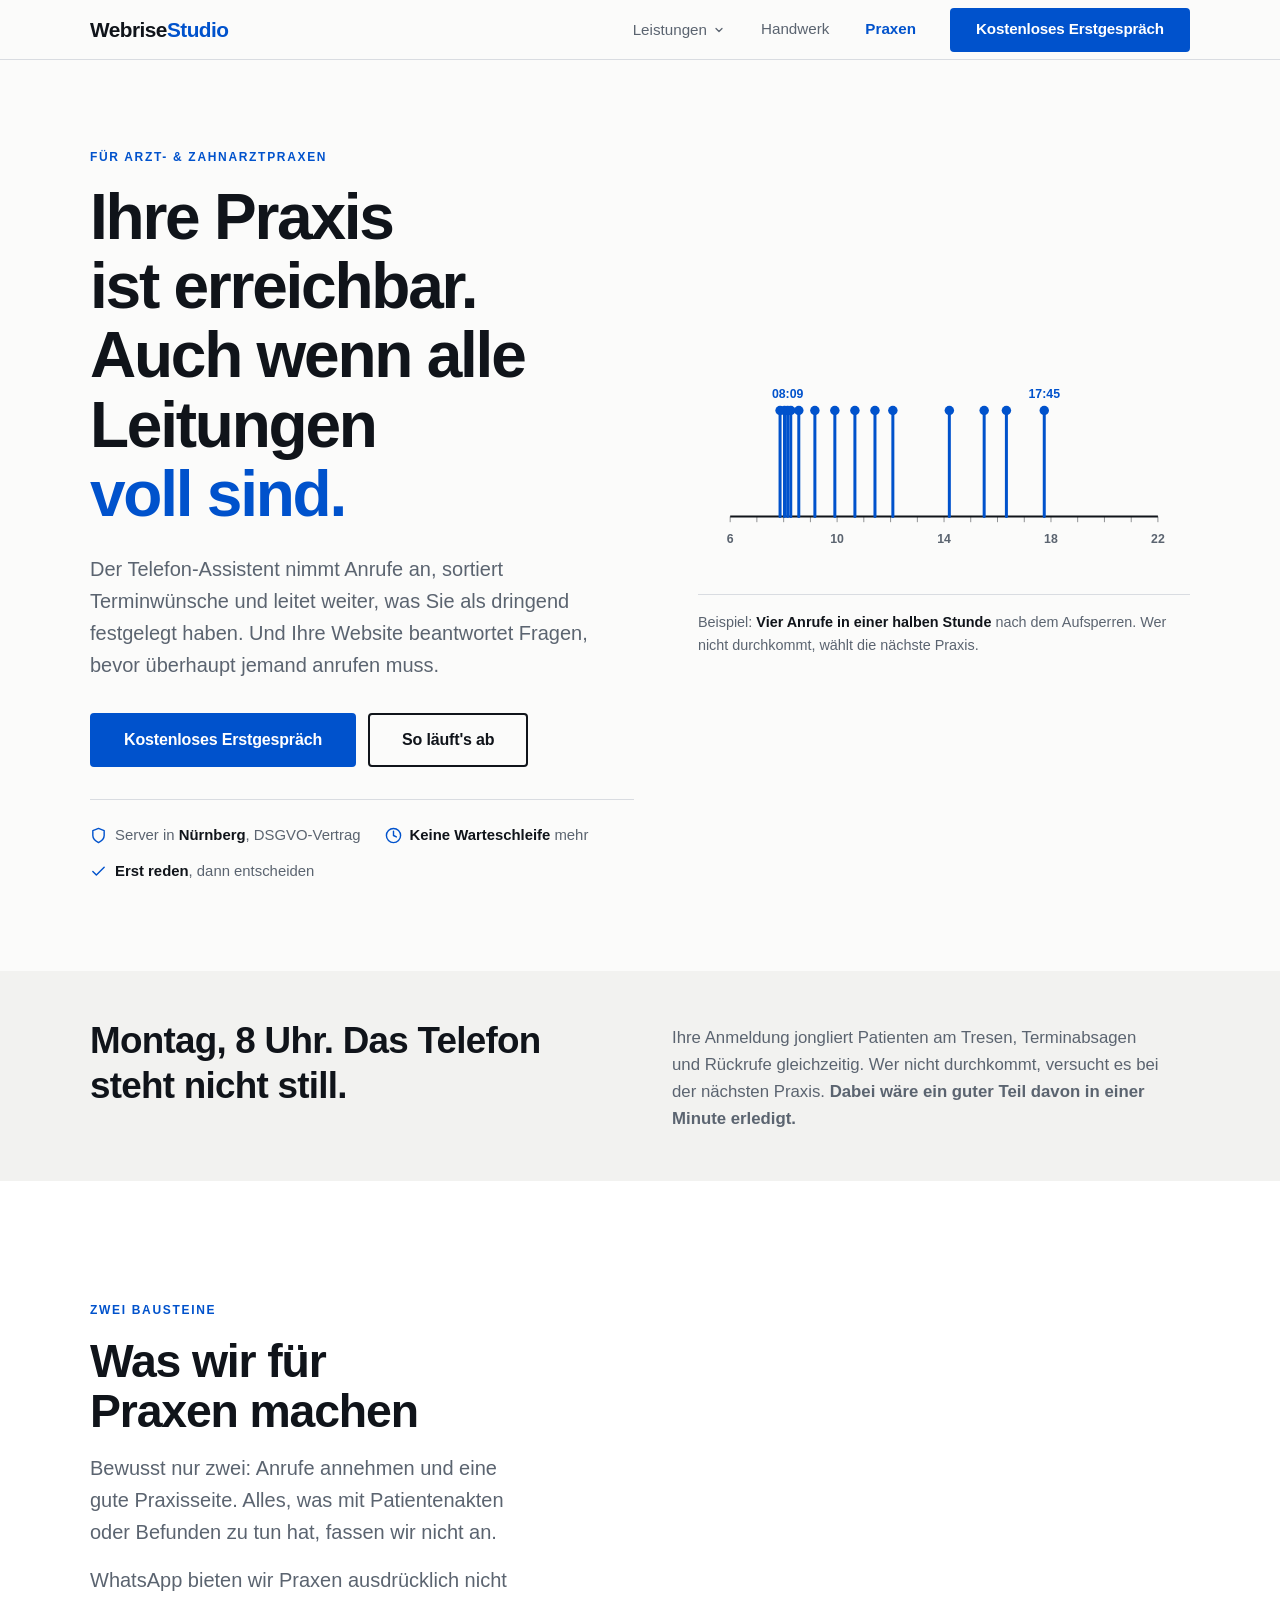
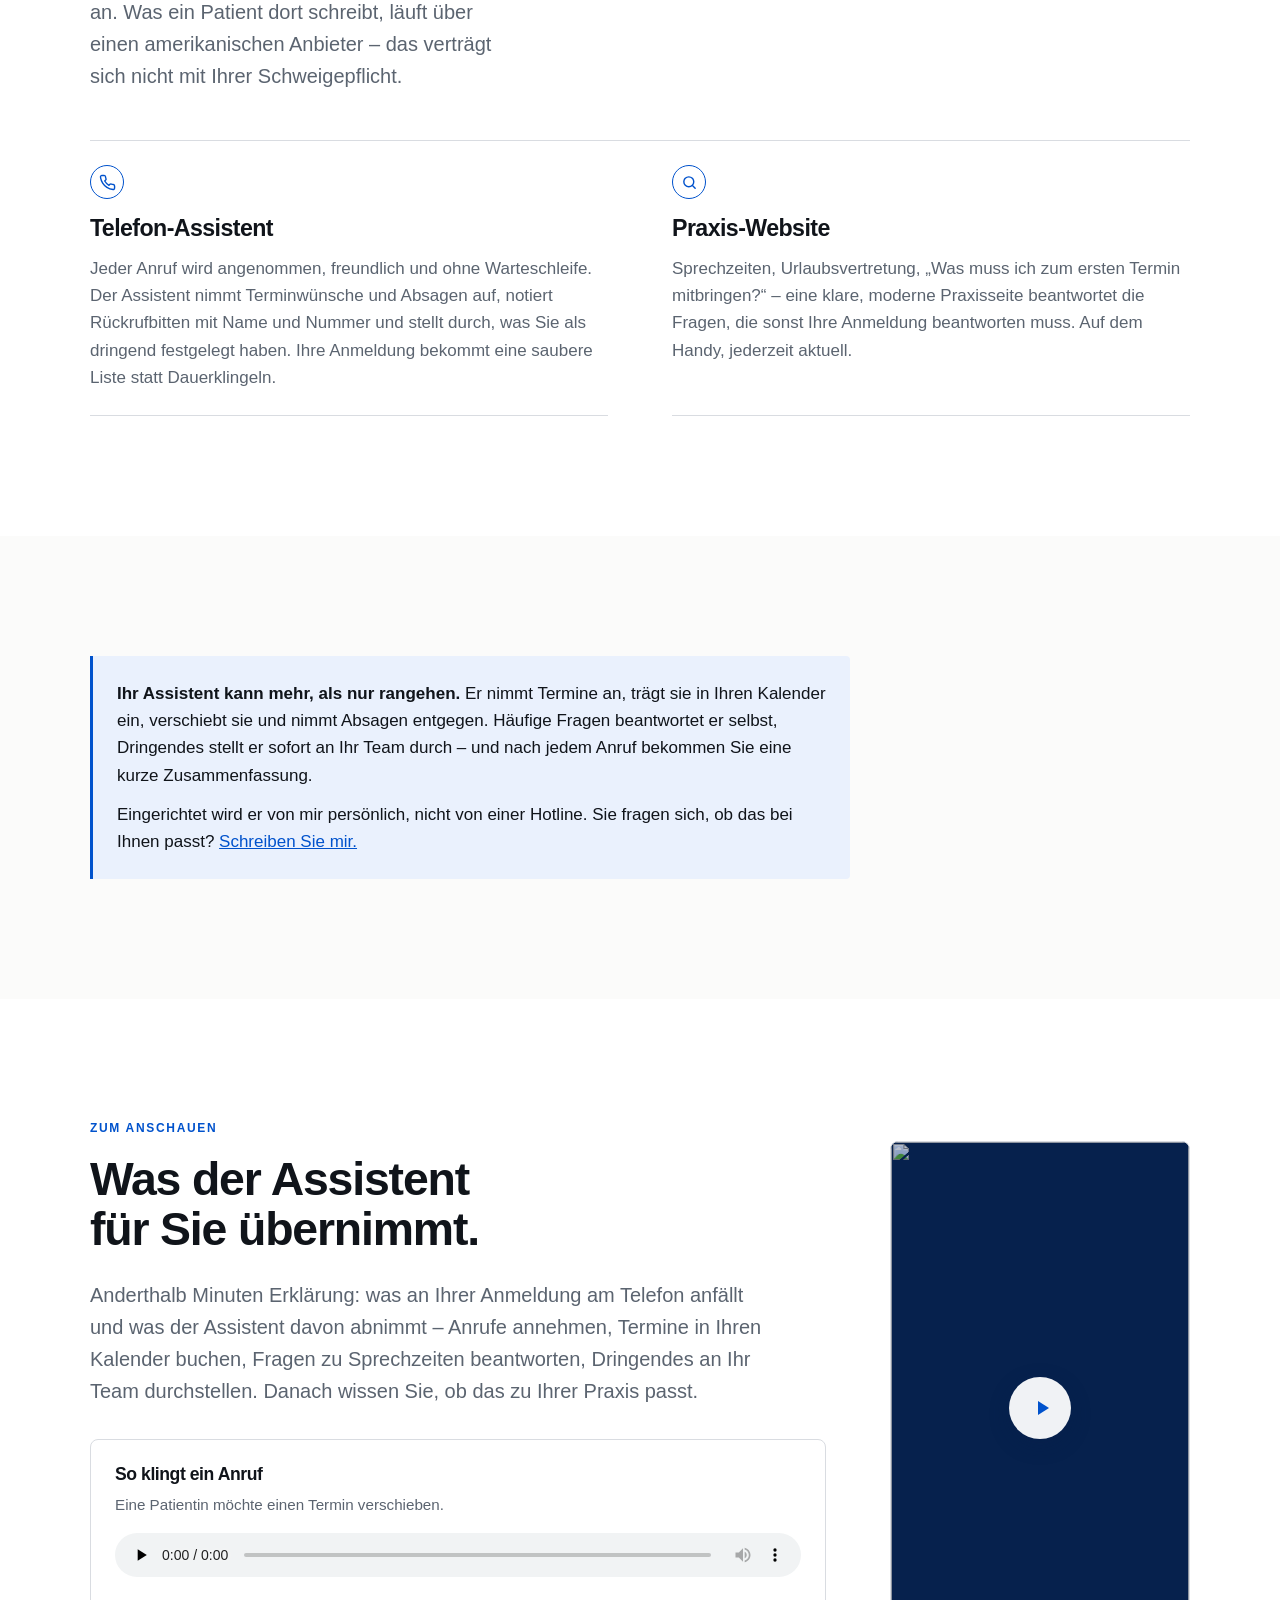
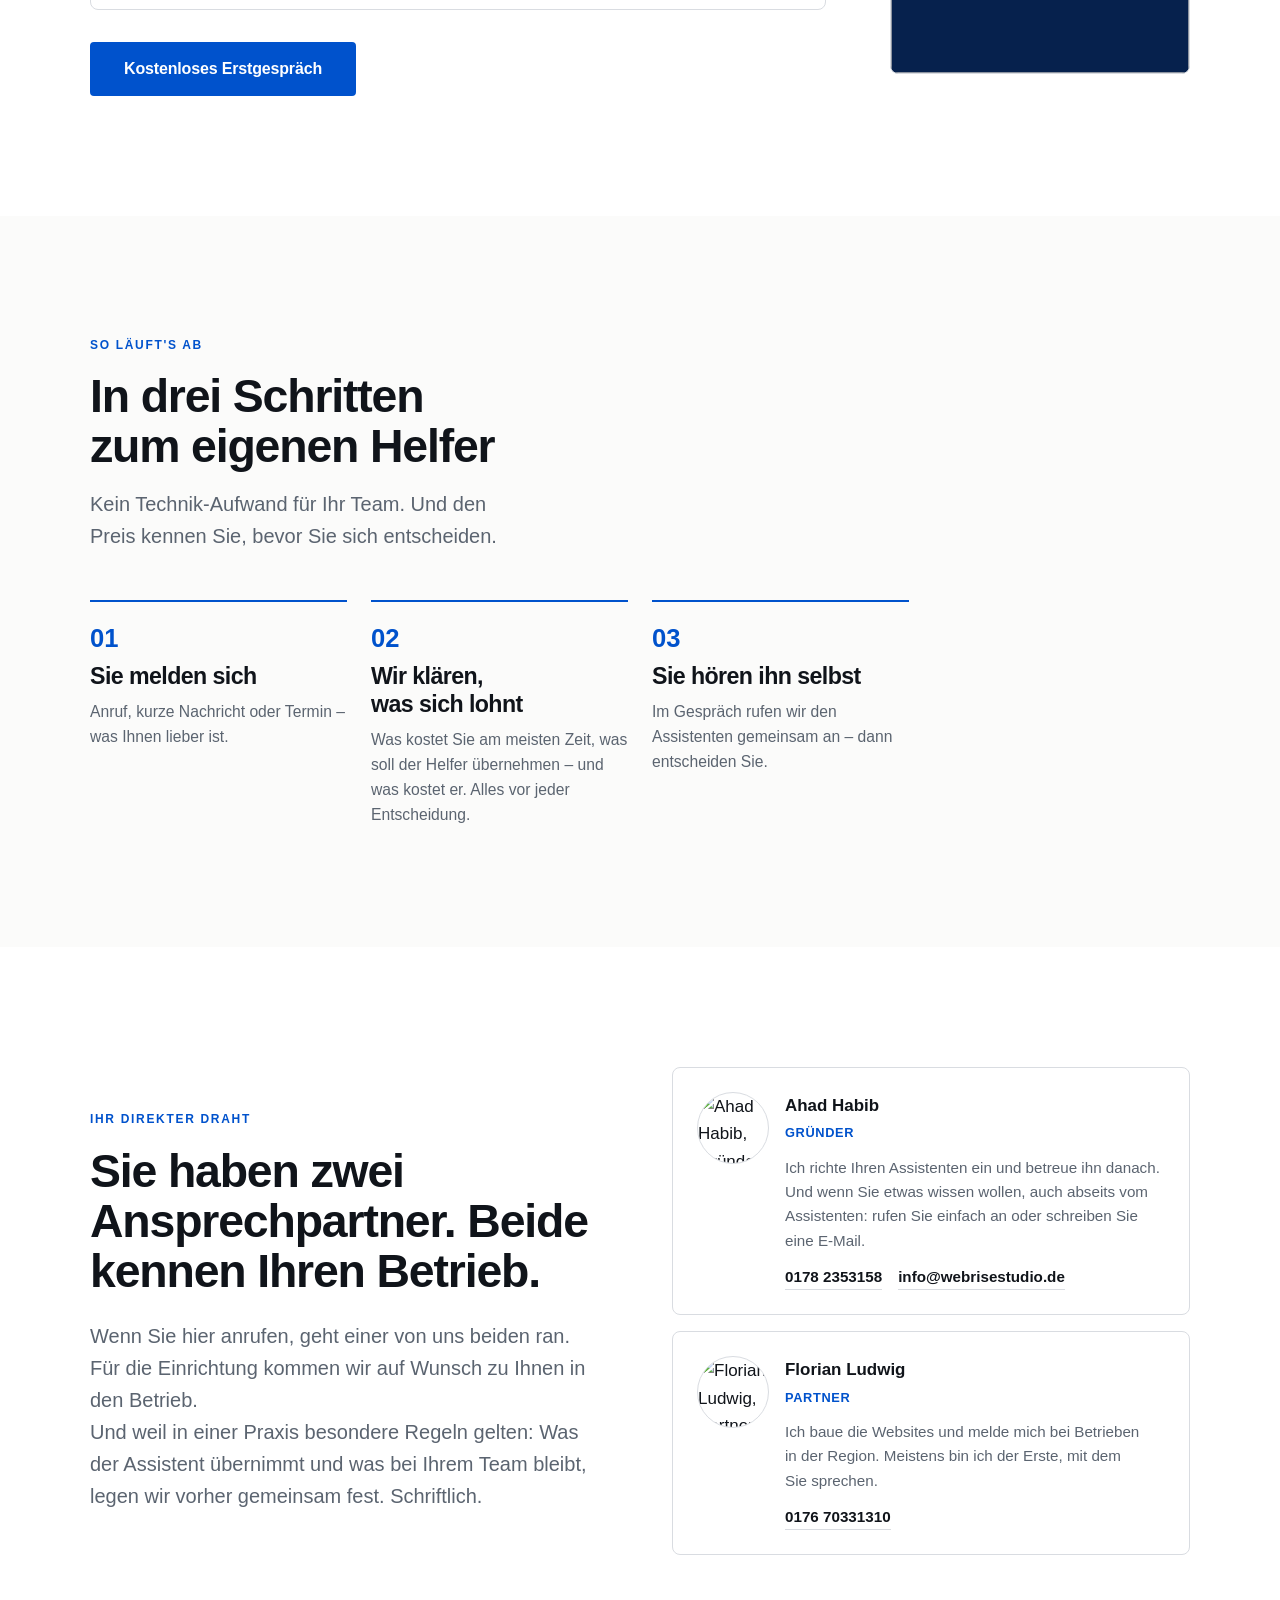
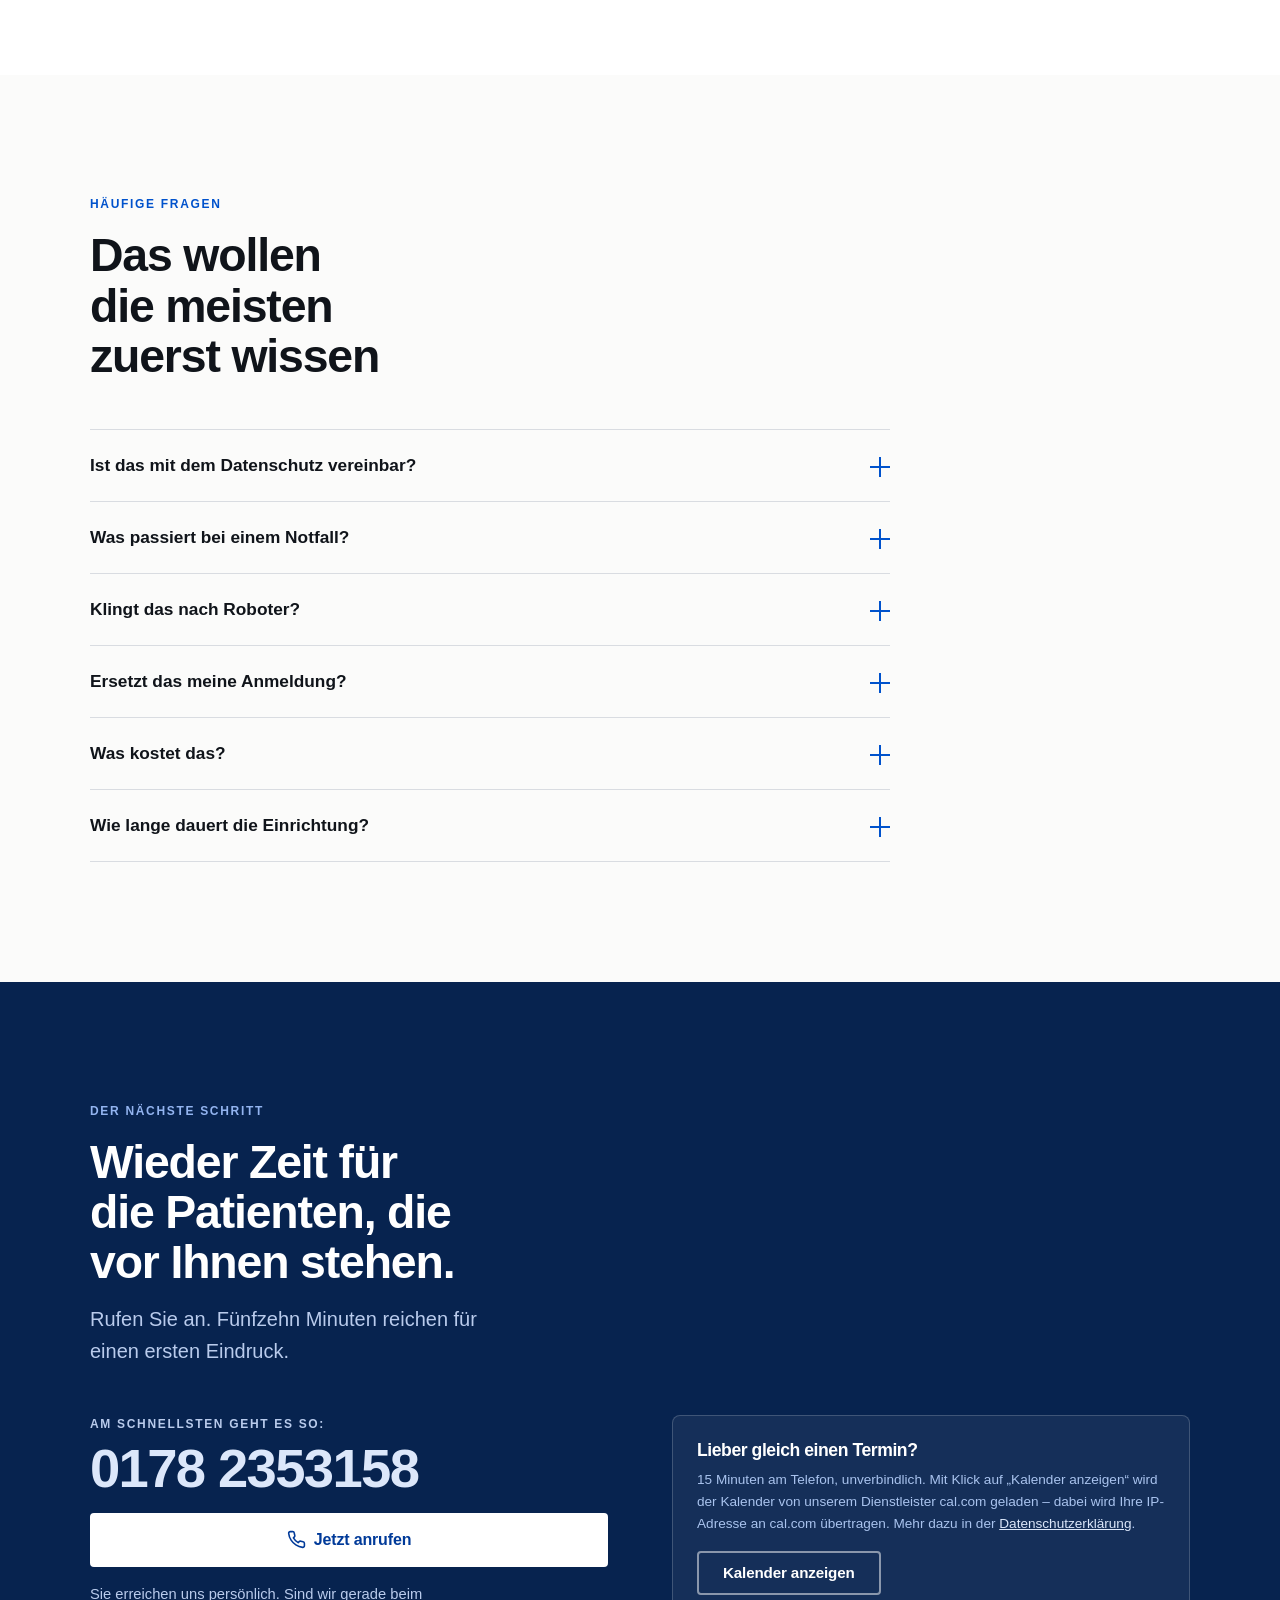
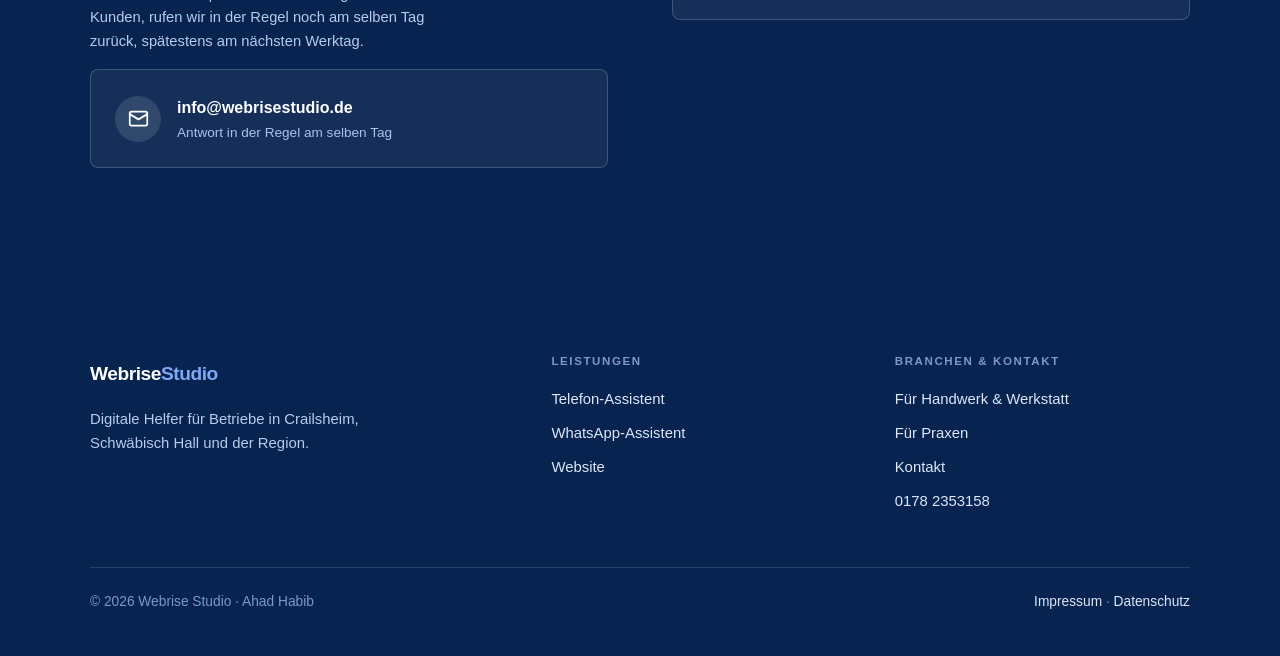
==== commit 45e86aaa: "Praxen: Kasten auf die Haelfte gekuerzt, wirkte zu wuchtig Co-Authored-By: Claude Opus 5 <noreply@an" ====
--- a/praxen/index.html
+++ b/praxen/index.html
@@ -261,8 +261,8 @@
   <section class="band" aria-label="Abgrenzung">
     <div class="huelle">
       <div class="hinweis-block" style="max-width:760px">
-        <p><strong>Ihr Assistent kann mehr, als nur rangehen.</strong> Er geht ans Telefon, wenn bei Ihnen alle Leitungen belegt sind – morgens um acht genauso wie abends um neun. Er nimmt Termine an, trägt sie direkt in Ihren Kalender ein, verschiebt sie und nimmt Absagen entgegen. Er beantwortet die Fragen, die zehnmal am Tag kommen: Sprechzeiten, Anfahrt, was zum ersten Termin mitzubringen ist. Was Sie als dringend festgelegt haben, stellt er sofort an Ihr Team durch. Und nach jedem Anruf bekommen Sie eine kurze Zusammenfassung: wer angerufen hat, worum es ging, was vereinbart wurde.</p>
-        <p style="margin-top:14px">Wie viel er darf, legen wir vorher gemeinsam fest – eingerichtet wird er von mir persönlich, nicht von einer Hotline. Sie fragen sich, ob das in Ihrer Praxis funktioniert? <a href="/kontakt/">Schreiben Sie mir</a> – ich sage Ihnen ehrlich, was geht.</p>
+        <p><strong>Ihr Assistent kann mehr, als nur rangehen.</strong> Er nimmt Termine an, trägt sie in Ihren Kalender ein, verschiebt sie und nimmt Absagen entgegen. Häufige Fragen beantwortet er selbst, Dringendes stellt er sofort an Ihr Team durch – und nach jedem Anruf bekommen Sie eine kurze Zusammenfassung.</p>
+        <p style="margin-top:12px">Eingerichtet wird er von mir persönlich, nicht von einer Hotline. Sie fragen sich, ob das bei Ihnen passt? <a href="/kontakt/">Schreiben Sie mir.</a></p>
       </div>
     </div>
   </section>
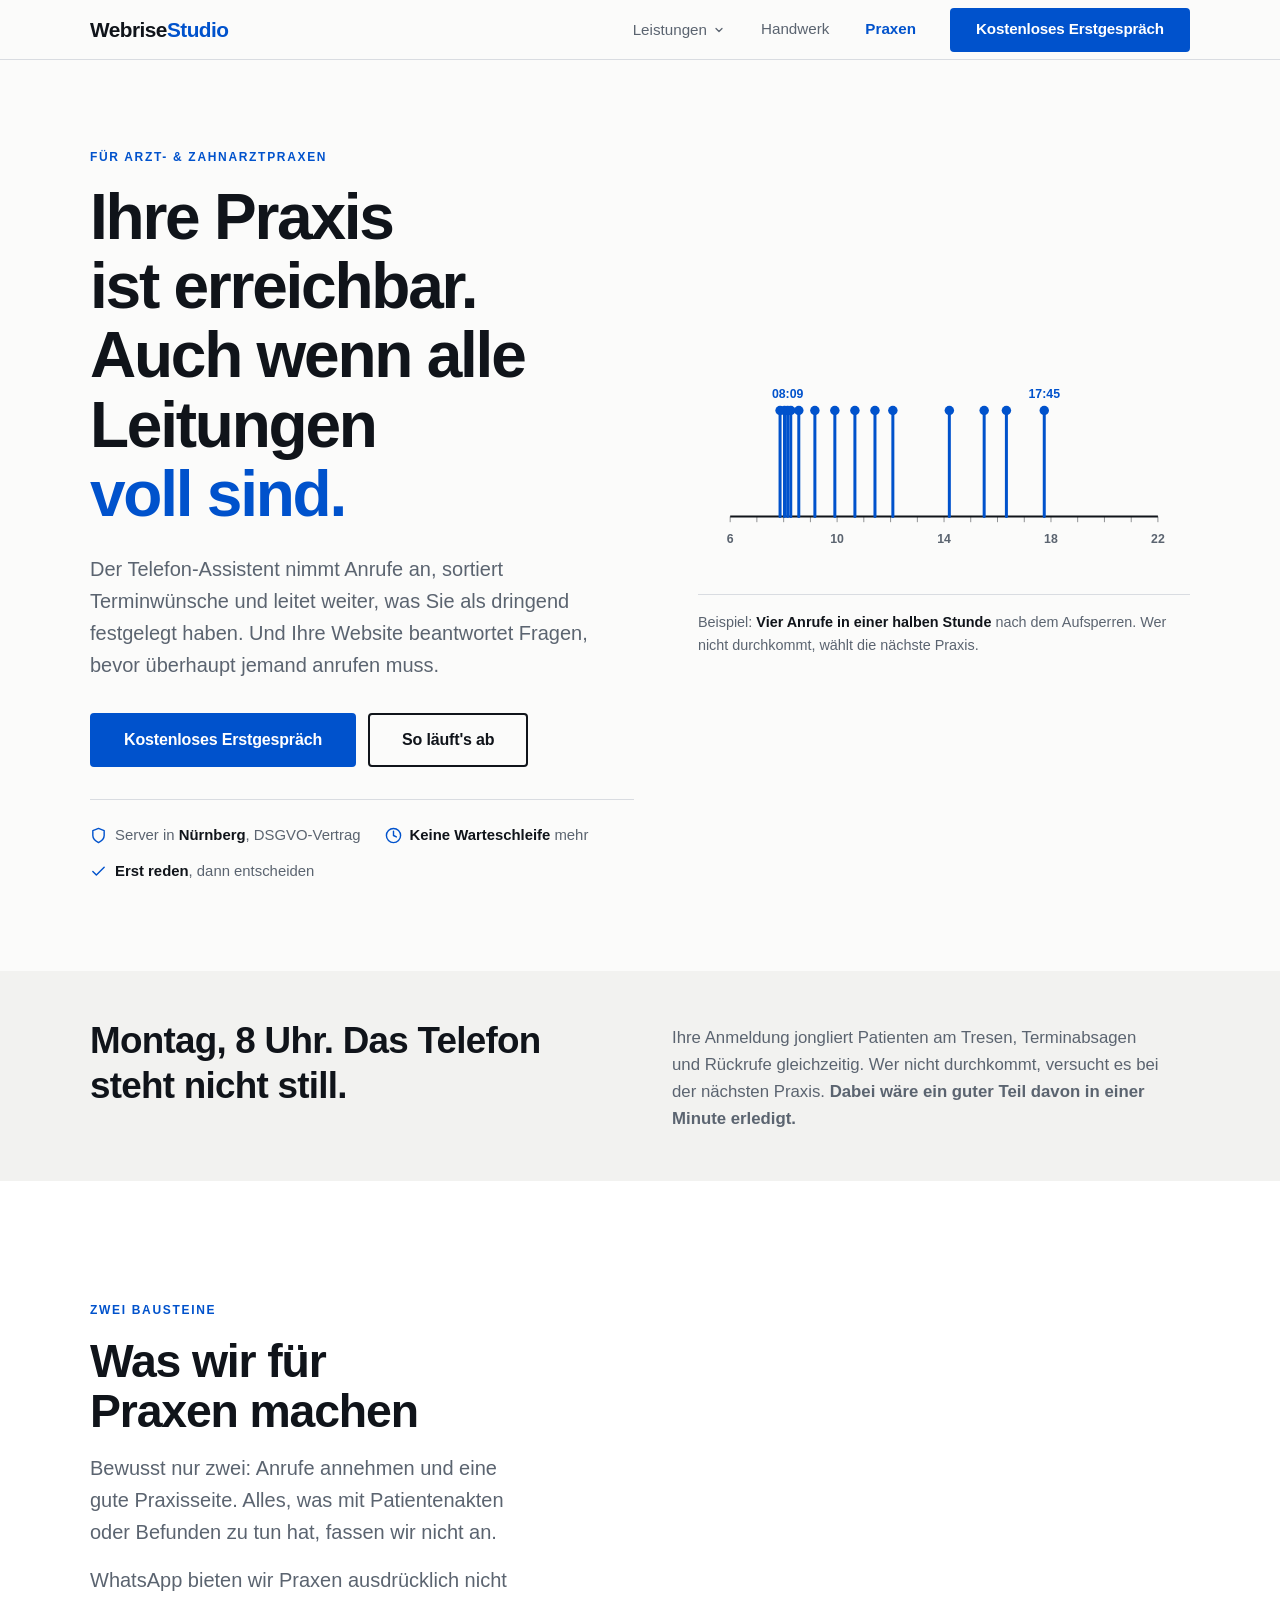
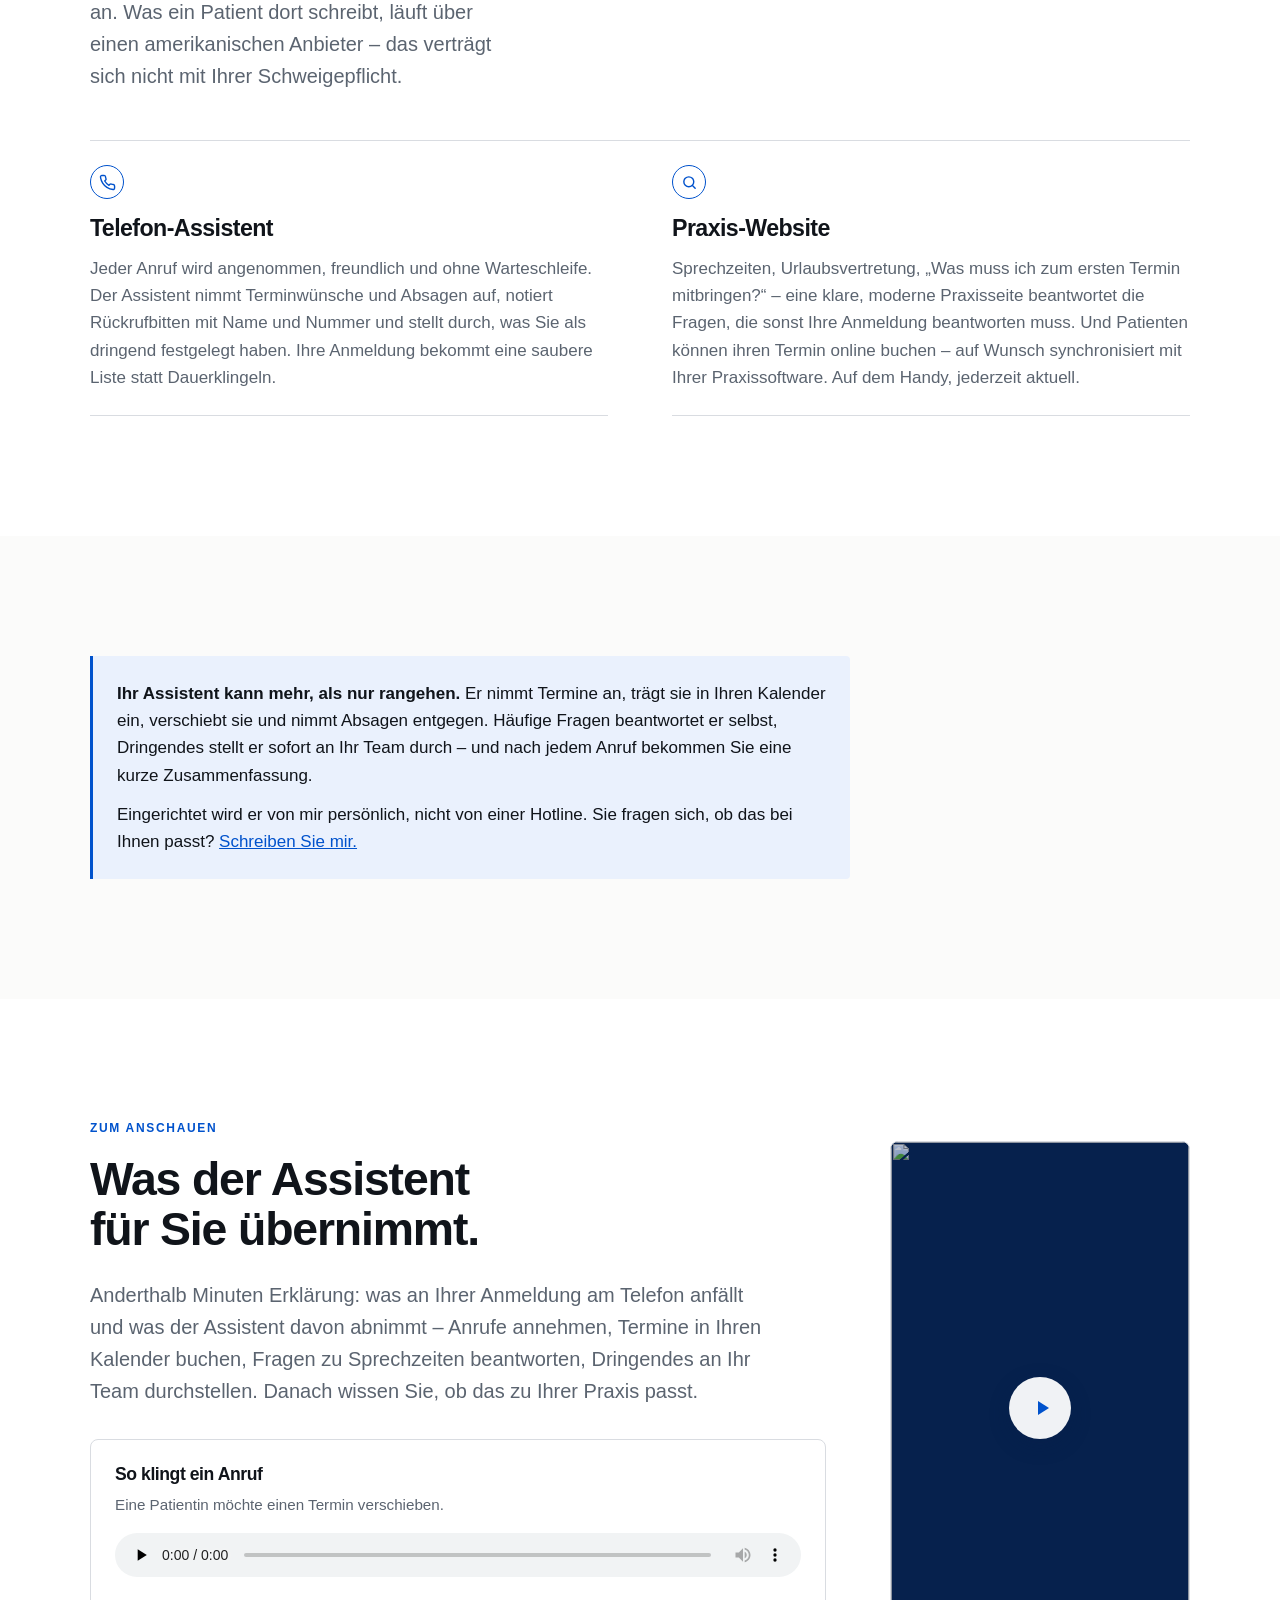
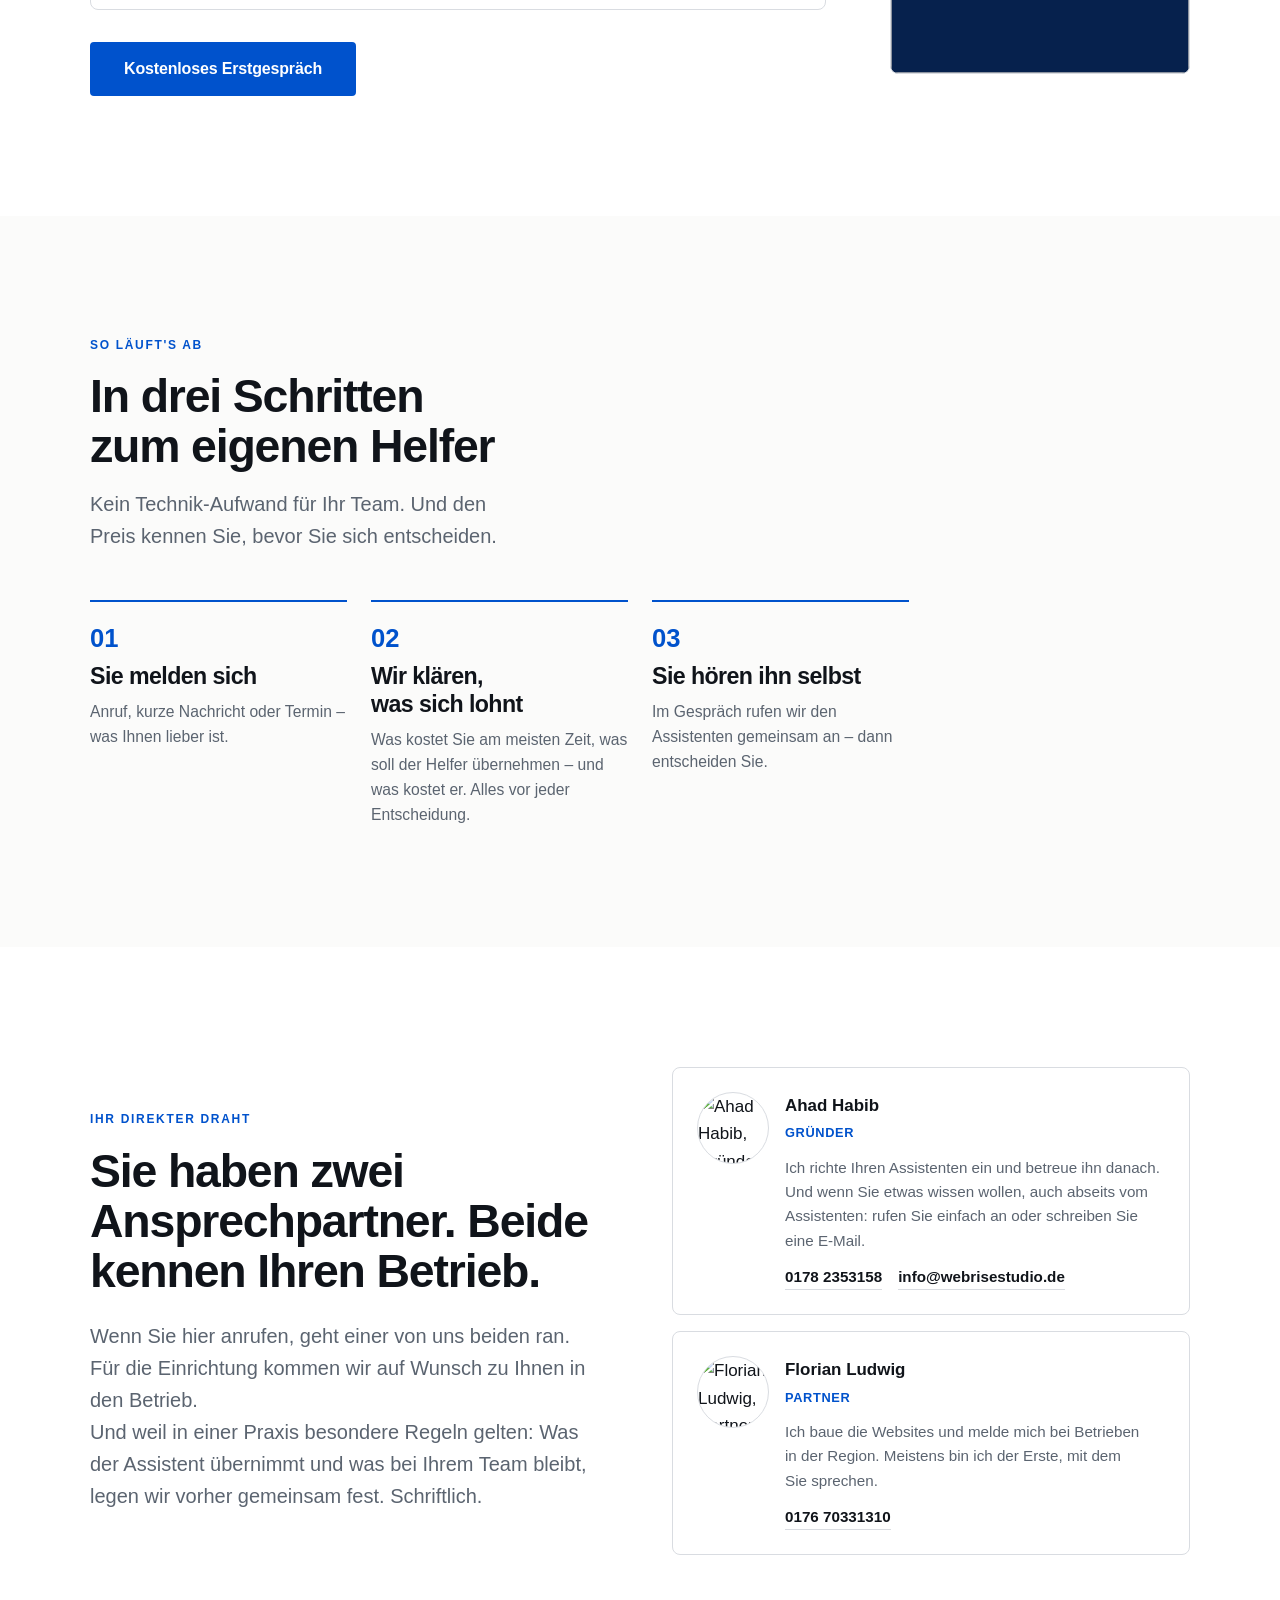
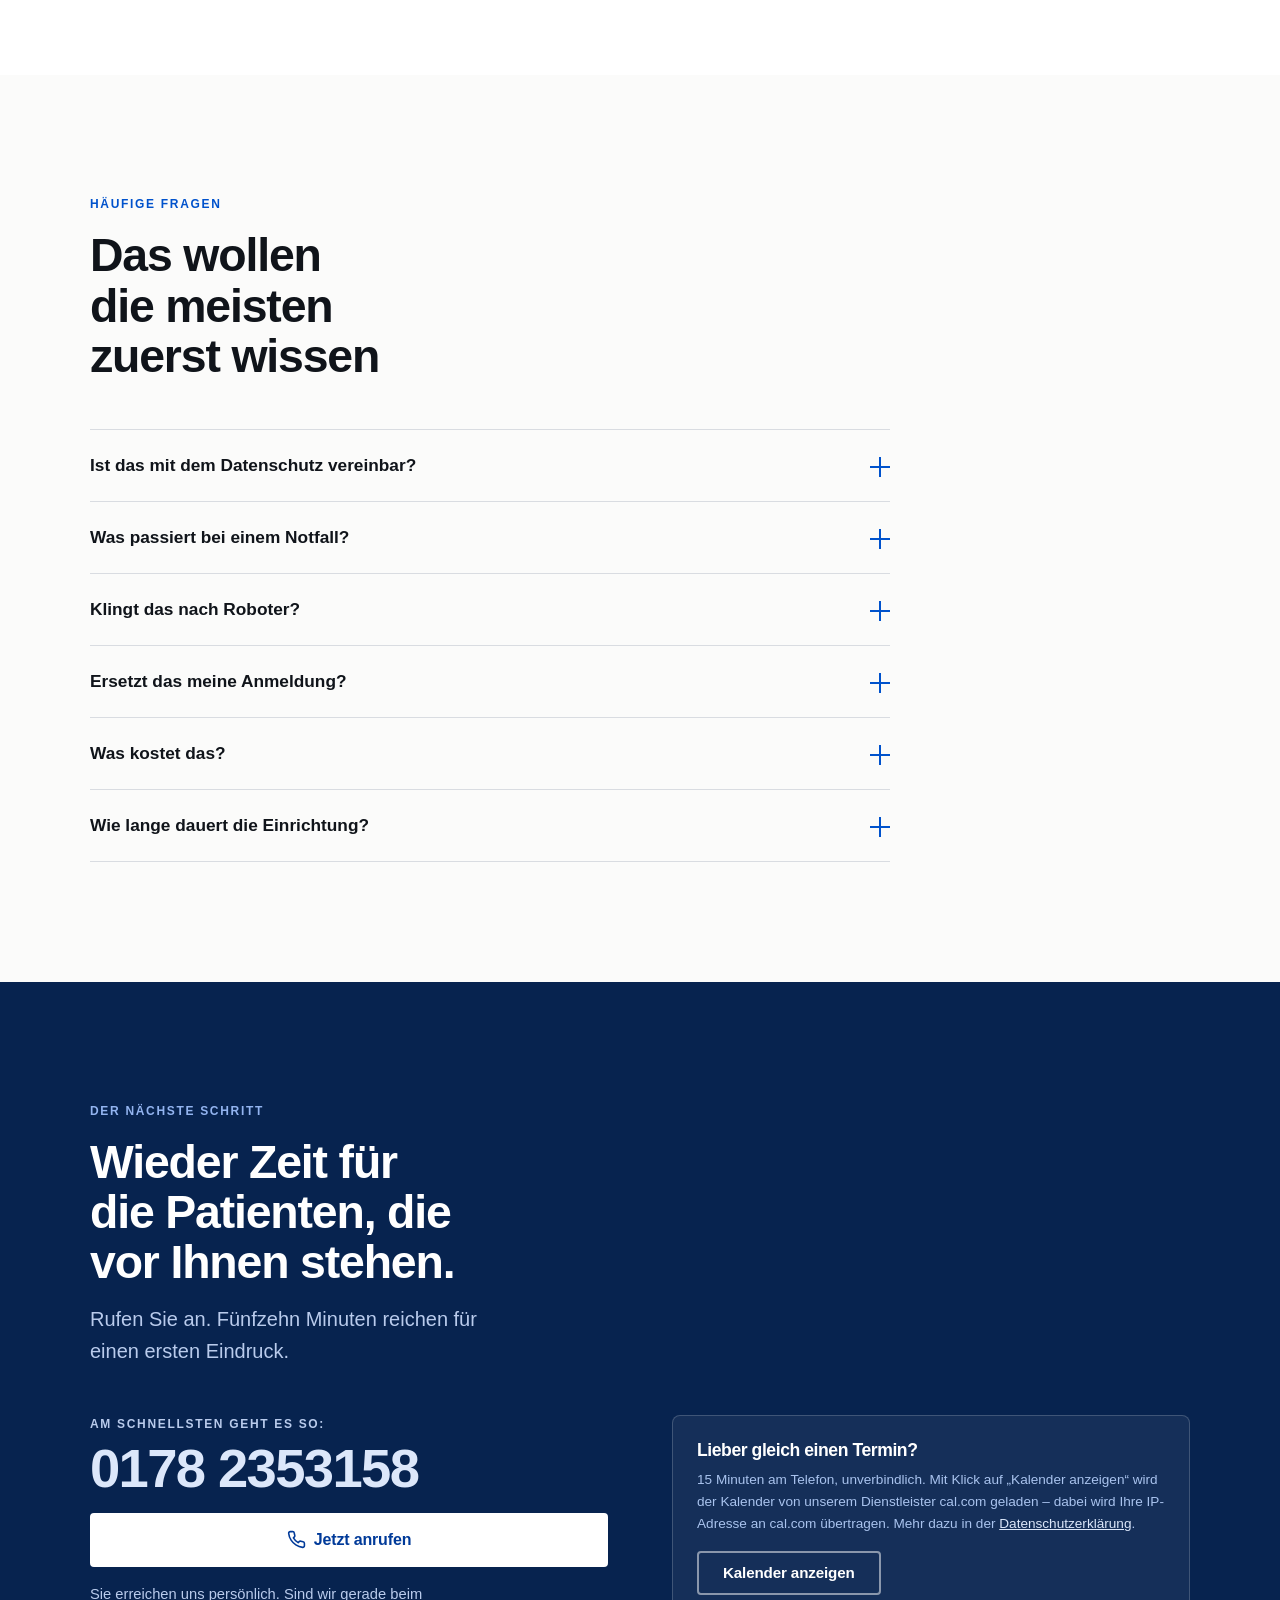
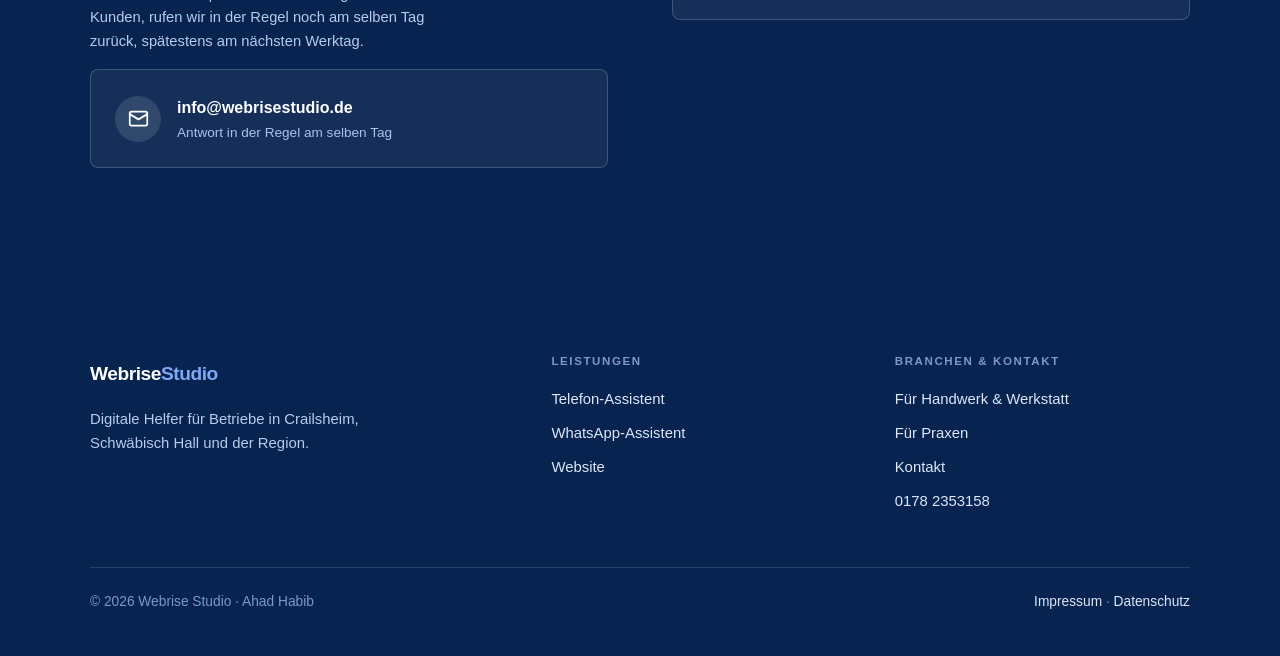
==== commit b777e538: "Praxen: Online-Terminbuchung ergaenzt; Telefon-Assistent: Kalender-Satz ohne Google/Outlook Co-Autho" ====
--- a/praxen/index.html
+++ b/praxen/index.html
@@ -253,7 +253,7 @@
         <div class="punkt-block">
           <span class="marke"><svg viewBox="0 0 24 24" fill="none" stroke="currentColor" stroke-width="2" stroke-linecap="round" stroke-linejoin="round" aria-hidden="true"><circle cx="11" cy="11" r="7"/><path d="m20 20-3.5-3.5"/></svg></span>
           <h3>Praxis-Website</h3>
-          <p>Sprechzeiten, Urlaubsvertretung, „Was muss ich zum ersten Termin mitbringen?“ – eine klare, moderne Praxisseite beantwortet die Fragen, die sonst Ihre Anmeldung beantworten muss. Auf dem Handy, jederzeit aktuell.</p>
+          <p>Sprechzeiten, Urlaubsvertretung, „Was muss ich zum ersten Termin mitbringen?“ – eine klare, moderne Praxisseite beantwortet die Fragen, die sonst Ihre Anmeldung beantworten muss. Und Patienten können ihren Termin online buchen – auf Wunsch synchronisiert mit Ihrer Praxissoftware. Auf dem Handy, jederzeit aktuell.</p>
         </div>
       </div>
     </div>
